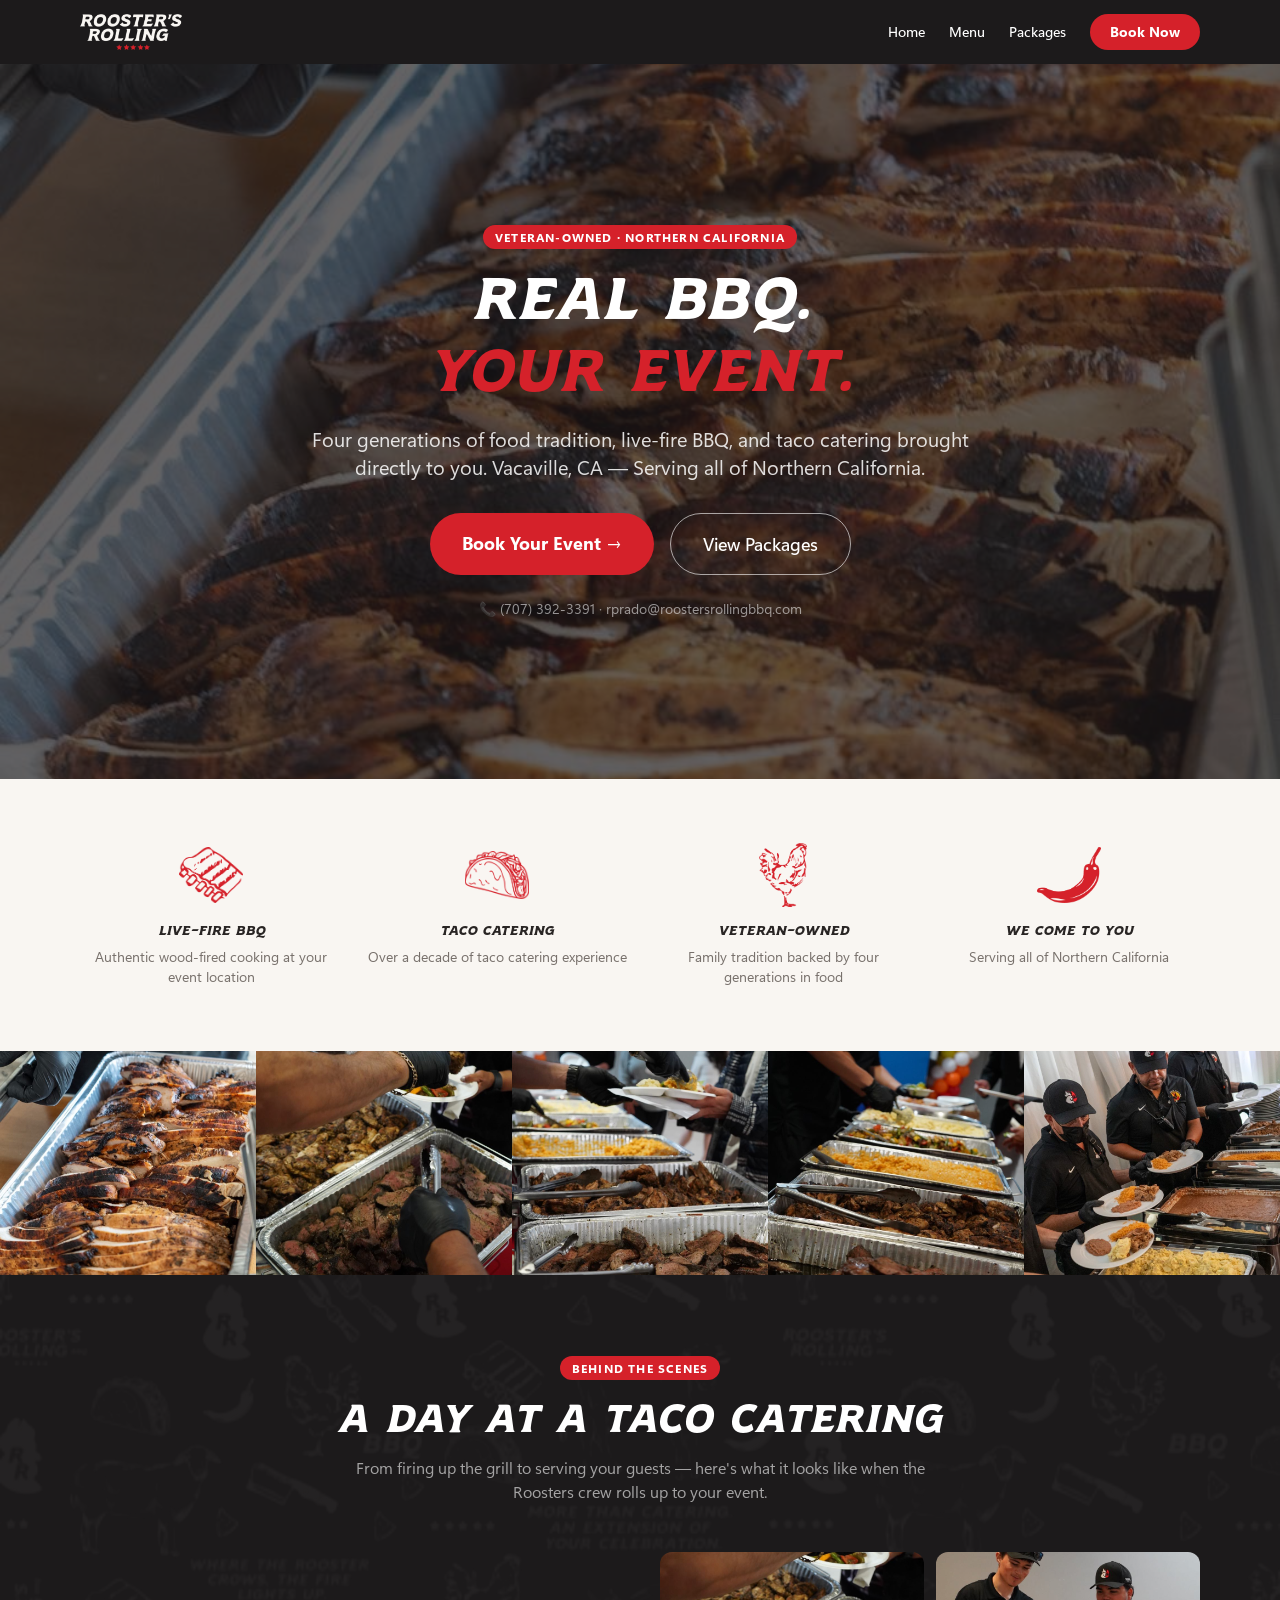
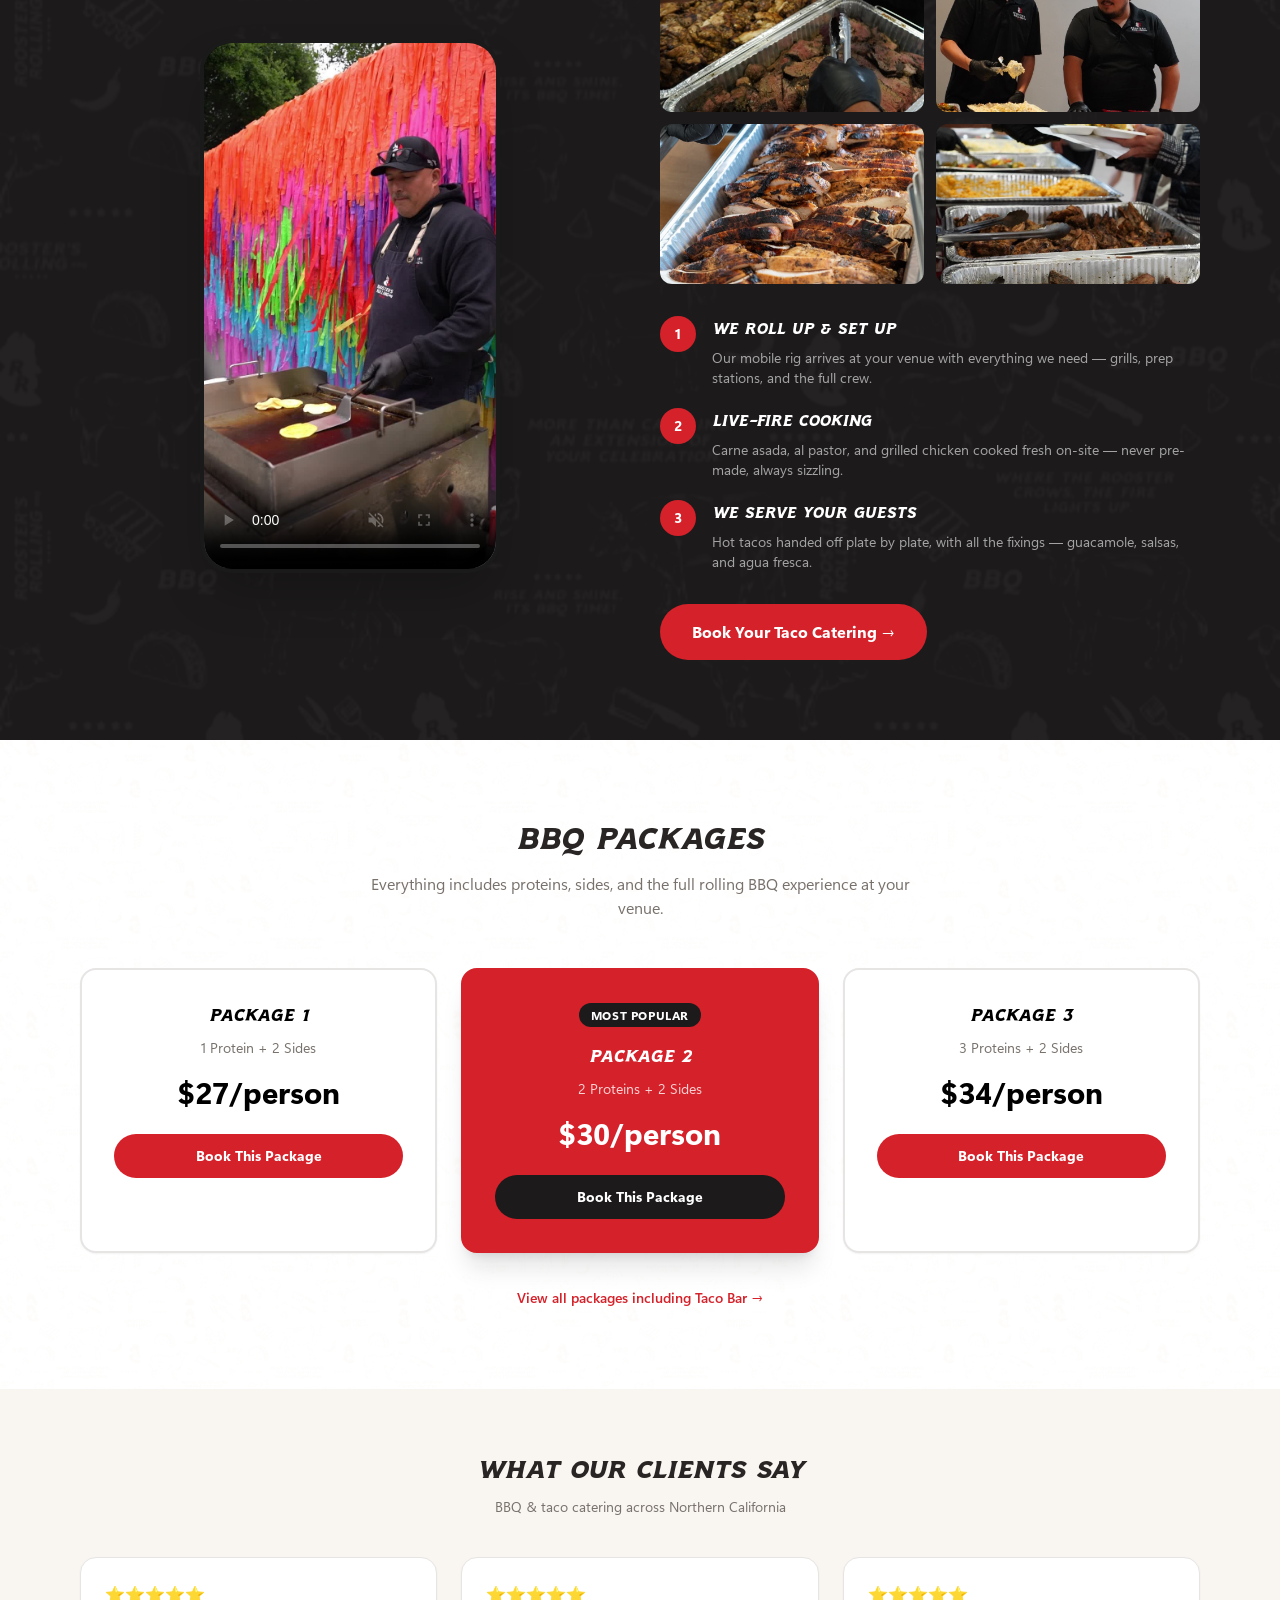
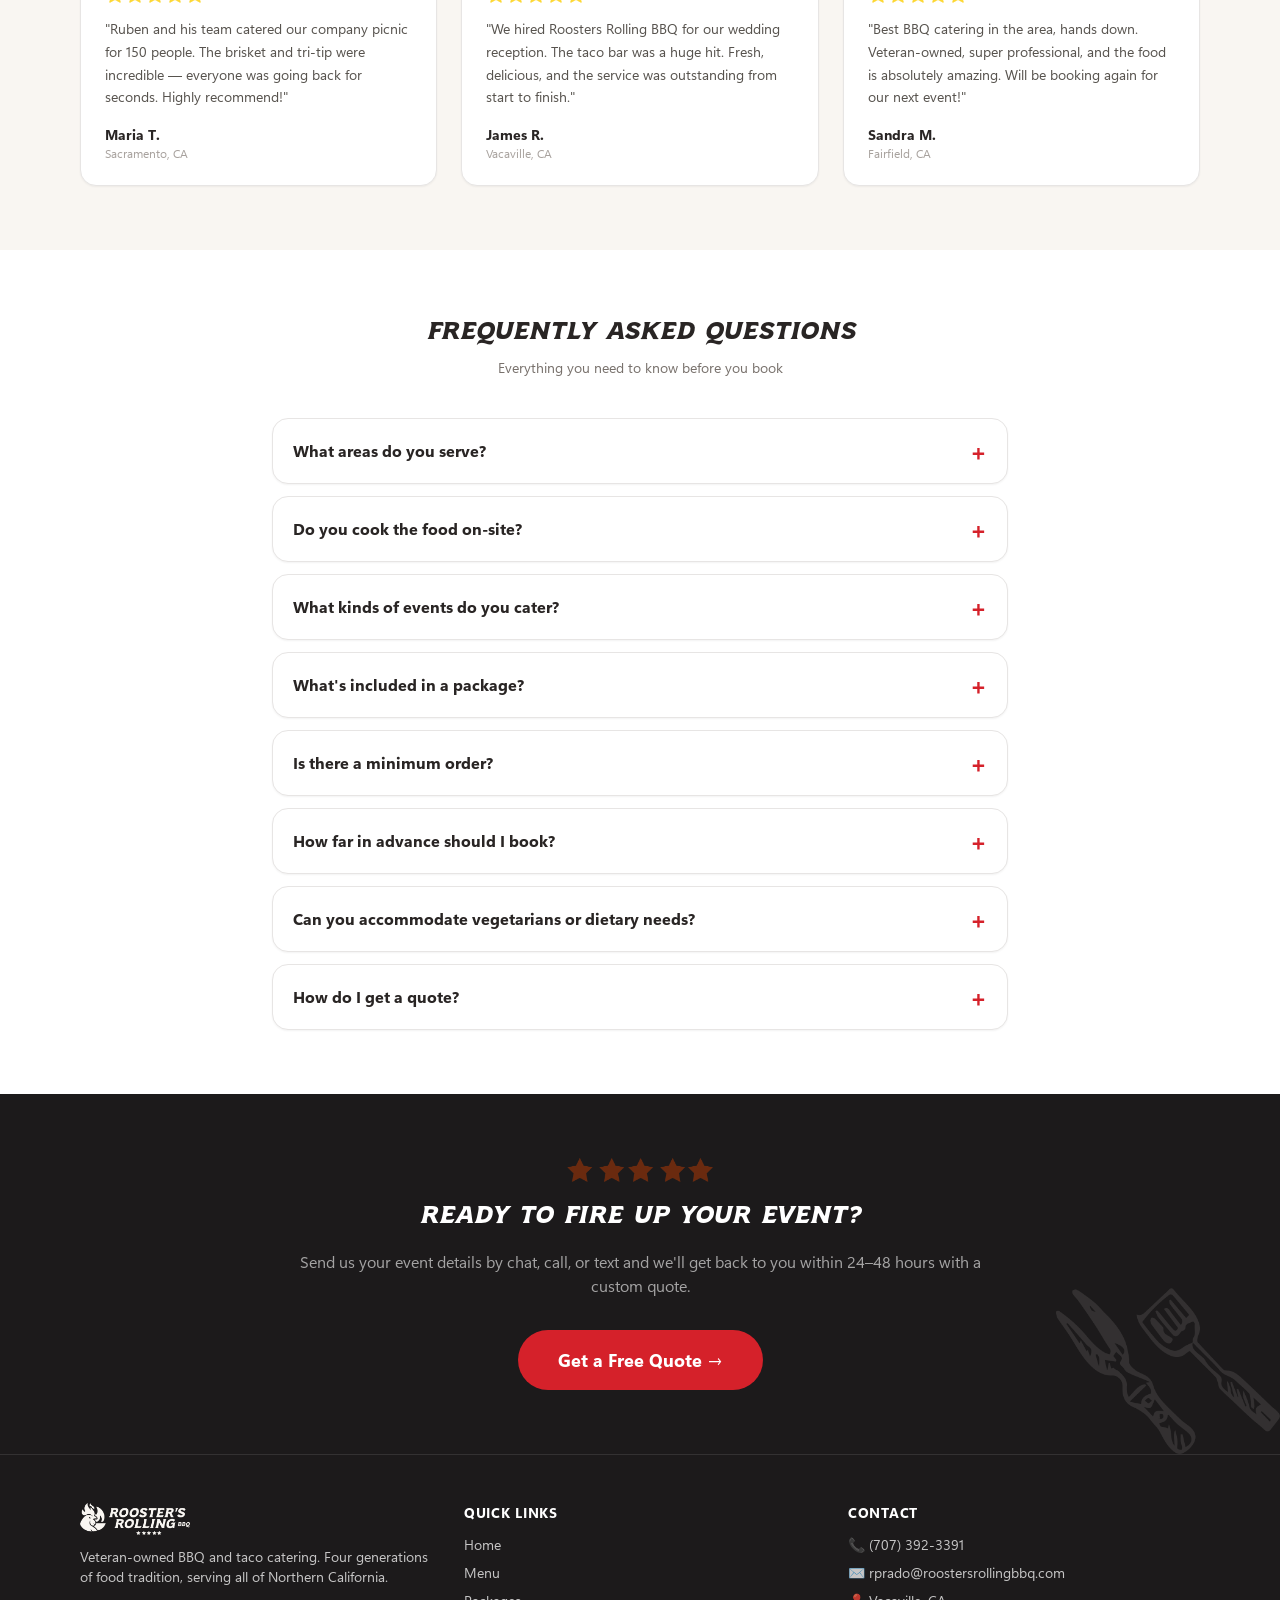
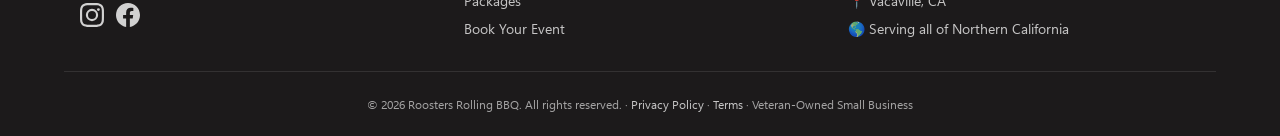
==== index.html @ 4847b7fc "Remove booking form; route conversions to chat widget + call/text The LeadConnector chat widget is n" ====
<!DOCTYPE html>
<html lang="en">
<head>
  <meta charset="UTF-8" />
  <meta name="viewport" content="width=device-width, initial-scale=1.0" />
  <title>Roosters Rolling BBQ — Live-Fire BBQ & Taco Catering | Vacaville, CA</title>
  <meta name="description" content="Veteran-owned live-fire BBQ & taco catering in Vacaville, CA, serving all of Northern California. Real BBQ and tacos cooked fresh on-site at your event — get a free quote." />
  <link rel="canonical" href="https://roostersrollingbbq.com/" />
  <meta name="theme-color" content="#D5212A" />
  <link rel="icon" type="image/png" href="/assets/brand-rooster.png" />
  <link rel="apple-touch-icon" href="/assets/brand-rooster.png" />
  <!-- Open Graph / social share -->
  <meta property="og:type" content="website" />
  <meta property="og:site_name" content="Roosters Rolling BBQ" />
  <meta property="og:locale" content="en_US" />
  <meta property="og:title" content="Roosters Rolling BBQ — Live-Fire BBQ & Taco Catering | Vacaville, CA" />
  <meta property="og:description" content="Veteran-owned live-fire BBQ & taco catering in Vacaville, CA, serving all of Northern California. Real BBQ and tacos cooked fresh on-site at your event." />
  <meta property="og:url" content="https://roostersrollingbbq.com/" />
  <meta property="og:image" content="https://roostersrollingbbq.com/assets/media/catering-1.jpg" />
  <meta property="og:image:width" content="1400" />
  <meta property="og:image:height" content="933" />
  <meta property="og:image:alt" content="Roosters Rolling BBQ BBQ and taco bar spread at a catered event" />
  <meta name="twitter:card" content="summary_large_image" />
  <meta name="twitter:title" content="Roosters Rolling BBQ — Live-Fire BBQ & Taco Catering" />
  <meta name="twitter:description" content="Veteran-owned live-fire BBQ & taco catering in Vacaville, CA, serving all of Northern California." />
  <meta name="twitter:image" content="https://roostersrollingbbq.com/assets/media/catering-1.jpg" />
  <!-- Google Analytics 4 — replace G-XXXXXXXXXX with your Measurement ID to activate -->
  <script>
    window.GA_MEASUREMENT_ID = 'G-XXXXXXXXXX';
    if (window.GA_MEASUREMENT_ID && !/X{4}/.test(window.GA_MEASUREMENT_ID)) {
      var gaScript = document.createElement('script');
      gaScript.async = true;
      gaScript.src = 'https://www.googletagmanager.com/gtag/js?id=' + window.GA_MEASUREMENT_ID;
      document.head.appendChild(gaScript);
      window.dataLayer = window.dataLayer || [];
      window.gtag = function () { dataLayer.push(arguments); };
      gtag('js', new Date());
      gtag('config', window.GA_MEASUREMENT_ID);
    }
  </script>
  <link rel="stylesheet" href="assets/styles.css" />
  <link rel="preload" href="assets/Tenaciou-HeavyOblique.woff2" as="font" type="font/woff2" crossorigin>
  <style>
    @font-face {
      font-family: 'Tenacious';
      src: url('assets/Tenaciou-HeavyOblique.woff2') format('woff2');
      font-display: swap;
      font-weight: 900;
      font-style: italic;
    }
    @font-face {
      font-family: 'SegoeUI';
      src: url('assets/SegUIVar.woff2') format('woff2');
      font-display: swap;
      font-weight: 100 900;
    }
    :root {
      --brand-red: #D5212A;
      --brand-red-dark: #b81b23;
      --brand-offwhite: #F9F6F2;
      --brand-black: #1C1A1B;
    }
    body { font-family: 'SegoeUI', sans-serif; }
    h1, h2, h3 { font-family: 'Tenacious', serif; }
    .brand-red { color: var(--brand-red); }
    .bg-brand-red { background-color: var(--brand-red); }
    .bg-brand-black { background-color: var(--brand-black); }
    .bg-brand-offwhite { background-color: var(--brand-offwhite); }
    .btn-red {
      background-color: var(--brand-red);
      transition: background-color 0.2s;
    }
    .btn-red:hover { background-color: var(--brand-red-dark); }
    .sr-only {
      position: absolute; width: 1px; height: 1px; padding: 0; margin: -1px;
      overflow: hidden; clip: rect(0,0,0,0); white-space: nowrap; border: 0;
    }
    /* Visible keyboard focus ring (brand red) for all interactive elements */
    a:focus-visible, button:focus-visible, input:focus-visible, [tabindex]:focus-visible {
      outline: 3px solid var(--brand-red);
      outline-offset: 2px;
      border-radius: 4px;
    }
    /* Skip-to-content link: off-screen until focused */
    .skip-link {
      position: absolute; left: 8px; top: -48px; z-index: 100;
      background: var(--brand-red); color: #fff; padding: 10px 16px;
      border-radius: 0 0 8px 8px; font-weight: 700; transition: top 0.15s;
    }
    .skip-link:focus { top: 0; }
    /* FAQ accordion: hide the native disclosure triangle */
    summary { list-style: none; }
    summary::-webkit-details-marker { display: none; }
  </style>
</head>
<body class="min-h-screen" style="background-color:#fff;">
  <a href="#main" class="skip-link">Skip to content</a>

  <!-- NAVBAR -->
  <nav class="fixed top-0 left-0 right-0 z-50 bg-brand-black" style="background-color:var(--brand-black);">
    <div class="max-w-6xl mx-auto px-4 flex items-center justify-between h-16">
      <a href="index.html">
        <img src="assets/logo-logotype-white.png" alt="Roosters Rolling BBQ" style="height:36px;" />
      </a>
      <!-- Desktop nav -->
      <div class="hidden md:flex items-center gap-6">
        <a href="index.html" class="text-white text-sm font-medium hover:text-red-400 transition-colors">Home</a>
        <a href="menu.html" class="text-white text-sm font-medium hover:text-red-400 transition-colors">Menu</a>
        <a href="packages.html" class="text-white text-sm font-medium hover:text-red-400 transition-colors">Packages</a>
        <a href="book.html" class="btn-red text-white text-sm font-bold px-5 py-2 rounded-full">Book Now</a>
      </div>
      <!-- Mobile hamburger -->
      <button id="menuBtn" class="md:hidden text-white" aria-label="Toggle navigation menu" aria-expanded="false" aria-controls="mobileMenu">
        <svg id="iconOpen" class="w-6 h-6" fill="none" stroke="currentColor" viewBox="0 0 24 24">
          <path stroke-linecap="round" stroke-linejoin="round" stroke-width="2" d="M4 6h16M4 12h16M4 18h16"/>
        </svg>
        <svg id="iconClose" class="w-6 h-6 hidden" fill="none" stroke="currentColor" viewBox="0 0 24 24">
          <path stroke-linecap="round" stroke-linejoin="round" stroke-width="2" d="M6 18L18 6M6 6l12 12"/>
        </svg>
      </button>
    </div>
    <!-- Mobile menu -->
    <div id="mobileMenu" class="hidden md:hidden px-4 pb-4 flex flex-col gap-3" style="background-color:var(--brand-black);">
      <a href="index.html" class="text-white text-sm font-medium py-2 border-b border-white/10">Home</a>
      <a href="menu.html" class="text-white text-sm font-medium py-2 border-b border-white/10">Menu</a>
      <a href="packages.html" class="text-white text-sm font-medium py-2 border-b border-white/10">Packages</a>
      <a href="book.html" class="btn-red text-white text-sm font-bold px-5 py-2.5 rounded-full text-center mt-1">Book Now</a>
    </div>
  </nav>

  <!-- SPACER for fixed nav -->
  <div id="main" tabindex="-1" style="height:64px;"></div>

  <!-- HERO -->
  <section style="background-color:var(--brand-black);" class="relative text-white overflow-hidden">
    <!-- Shuffling background slideshow (real catering photos) -->
    <div id="heroBg" class="absolute inset-0"></div>
    <!-- Dark overlay for text legibility -->
    <div class="absolute inset-0" style="background-color:rgba(28,26,27,0.68);"></div>
    <div class="relative max-w-3xl mx-auto px-4 py-28 md:py-40 text-center">
      <div class="inline-block text-white text-xs font-bold px-3 py-1 rounded-full mb-4 tracking-widest uppercase" style="background-color:var(--brand-red);">
        Veteran-Owned · Northern California
      </div>
      <h1 class="text-5xl md:text-7xl font-black mb-4 leading-tight">
        Real BBQ.<br/>
        <span style="color:var(--brand-red);">Your Event.</span>
        <span class="sr-only"> — Live-Fire BBQ &amp; Taco Catering in Vacaville, CA, serving all of Northern California</span>
      </h1>
      <p class="text-xl mb-8 mx-auto" style="color:rgba(255,255,255,0.85);max-width:42rem;">
        Four generations of food tradition, live-fire BBQ, and taco catering brought directly to you. Vacaville, CA — Serving all of Northern California.
      </p>
      <div class="flex flex-col sm:flex-row gap-4 justify-center">
        <a href="book.html" class="btn-red text-white font-bold px-8 py-4 rounded-full text-lg text-center">Book Your Event →</a>
        <a href="packages.html" class="border text-white font-medium px-8 py-4 rounded-full text-lg text-center hover:border-white transition-colors" style="border-color:rgba(255,255,255,0.6);">View Packages</a>
      </div>
      <p class="mt-6 text-sm" style="color:rgba(255,255,255,0.55);">📞 (707) 392-3391 · rprado@roostersrollingbbq.com</p>
    </div>
  </section>

  <!-- FEATURES -->
  <section style="background-color:var(--brand-offwhite);" class="py-16">
    <div class="max-w-6xl mx-auto px-4">
      <div class="grid grid-cols-2 md:grid-cols-4 gap-6">
        <div class="text-center">
          <div class="flex justify-center mb-3"><img src="assets/brand-ribs.png" alt="Live-Fire BBQ" class="w-16 h-16 object-contain" /></div>
          <h3 class="font-bold text-stone-800 mb-1">Live-Fire BBQ</h3>
          <p class="text-sm text-stone-500">Authentic wood-fired cooking at your event location</p>
        </div>
        <div class="text-center">
          <div class="flex justify-center mb-3"><img src="assets/brand-taco.png" alt="Taco Catering" class="w-16 h-16 object-contain" /></div>
          <h3 class="font-bold text-stone-800 mb-1">Taco Catering</h3>
          <p class="text-sm text-stone-500">Over a decade of taco catering experience</p>
        </div>
        <div class="text-center">
          <div class="flex justify-center mb-3"><img src="assets/brand-rooster.png" alt="Veteran-Owned" class="w-16 h-16 object-contain" /></div>
          <h3 class="font-bold text-stone-800 mb-1">Veteran-Owned</h3>
          <p class="text-sm text-stone-500">Family tradition backed by four generations in food</p>
        </div>
        <div class="text-center">
          <div class="flex justify-center mb-3"><img src="assets/brand-chili.png" alt="We Come to You" class="w-16 h-16 object-contain" /></div>
          <h3 class="font-bold text-stone-800 mb-1">We Come to You</h3>
          <p class="text-sm text-stone-500">Serving all of Northern California</p>
        </div>
      </div>
    </div>
  </section>

  <!-- PHOTO STRIP — real photos from Roosters catering events -->
  <section class="overflow-hidden">
    <div class="flex" style="height:224px;">
      <div class="flex-1 overflow-hidden"><img src="assets/media/chicken-tray.jpg" alt="Tray of fresh-sliced live-fire grilled chicken" class="w-full h-full object-cover hover:scale-105 transition-transform duration-500" loading="lazy" /></div>
      <div class="flex-1 overflow-hidden"><img src="assets/media/serving-meat.jpg" alt="Serving carne asada and grilled chicken to a guest" class="w-full h-full object-cover hover:scale-105 transition-transform duration-500" loading="lazy" /></div>
      <div class="flex-1 overflow-hidden"><img src="assets/media/catering-1.jpg" alt="Roosters taco bar line at an event" class="w-full h-full object-cover hover:scale-105 transition-transform duration-500" loading="lazy" /></div>
      <div class="flex-1 overflow-hidden"><img src="assets/media/catering-2.jpg" alt="Full BBQ and taco buffet spread at a catered party" class="w-full h-full object-cover hover:scale-105 transition-transform duration-500" loading="lazy" /></div>
      <div class="flex-1 overflow-hidden"><img src="assets/media/crew-2.jpg" alt="The Roosters crew plating food in branded gear" class="w-full h-full object-cover hover:scale-105 transition-transform duration-500" loading="lazy" /></div>
    </div>
  </section>

  <!-- A DAY AT A TACO CATERING -->
  <section style="background-color:var(--brand-black);" class="py-20 relative overflow-hidden text-white">
    <img src="assets/brand-pattern.png" alt="" aria-hidden="true" loading="lazy" class="absolute inset-0 w-full h-full object-cover pointer-events-none select-none" style="opacity:0.04;" />
    <div class="relative max-w-6xl mx-auto px-4">
      <div class="text-center mb-12">
        <div class="inline-block text-white text-xs font-bold px-3 py-1 rounded-full mb-4 tracking-widest uppercase" style="background-color:var(--brand-red);">
          Behind the Scenes
        </div>
        <h2 class="text-4xl md:text-5xl font-black mb-3">A Day at a Taco Catering</h2>
        <p style="color:rgba(255,255,255,0.6);" class="max-w-xl mx-auto">From firing up the grill to serving your guests — here's what it looks like when the Roosters crew rolls up to your event.</p>
      </div>

      <div class="grid lg:grid-cols-2 gap-10 items-center">
        <!-- Phone-style vertical reel -->
        <div class="flex justify-center">
          <div class="relative rounded-[2rem] overflow-hidden shadow-2xl border-4 border-white/10" style="width:300px;aspect-ratio:9/16;background-color:#000;">
            <video
              id="reelVideo"
              class="w-full h-full object-cover"
              src="assets/media/taco-catering.mp4"
              poster="assets/media/taco-catering-poster.jpg"
              muted loop playsinline controls preload="none"
            ></video>
          </div>
        </div>

        <!-- Copy + photo collage -->
        <div>
          <div class="grid grid-cols-2 gap-3 mb-8">
            <img src="assets/media/serving-meat.jpg" alt="Serving fresh-grilled meat" class="w-full h-40 object-cover rounded-xl hover:scale-105 transition-transform duration-500" loading="lazy" />
            <img src="assets/media/crew-1.jpg" alt="The Roosters crew at work" class="w-full h-40 object-cover rounded-xl hover:scale-105 transition-transform duration-500" loading="lazy" />
            <img src="assets/media/chicken-tray.jpg" alt="Fresh tray of grilled chicken" class="w-full h-40 object-cover rounded-xl hover:scale-105 transition-transform duration-500" loading="lazy" />
            <img src="assets/media/catering-1.jpg" alt="Taco catering setup" class="w-full h-40 object-cover rounded-xl hover:scale-105 transition-transform duration-500" loading="lazy" />
          </div>
          <div class="space-y-5">
            <div class="flex gap-4 items-start">
              <span class="flex-shrink-0 w-9 h-9 rounded-full flex items-center justify-center font-black text-sm" style="background-color:var(--brand-red);">1</span>
              <div>
                <h3 class="font-bold text-lg mb-1">We Roll Up & Set Up</h3>
                <p class="text-sm" style="color:rgba(255,255,255,0.6);">Our mobile rig arrives at your venue with everything we need — grills, prep stations, and the full crew.</p>
              </div>
            </div>
            <div class="flex gap-4 items-start">
              <span class="flex-shrink-0 w-9 h-9 rounded-full flex items-center justify-center font-black text-sm" style="background-color:var(--brand-red);">2</span>
              <div>
                <h3 class="font-bold text-lg mb-1">Live-Fire Cooking</h3>
                <p class="text-sm" style="color:rgba(255,255,255,0.6);">Carne asada, al pastor, and grilled chicken cooked fresh on-site — never pre-made, always sizzling.</p>
              </div>
            </div>
            <div class="flex gap-4 items-start">
              <span class="flex-shrink-0 w-9 h-9 rounded-full flex items-center justify-center font-black text-sm" style="background-color:var(--brand-red);">3</span>
              <div>
                <h3 class="font-bold text-lg mb-1">We Serve Your Guests</h3>
                <p class="text-sm" style="color:rgba(255,255,255,0.6);">Hot tacos handed off plate by plate, with all the fixings — guacamole, salsas, and agua fresca.</p>
              </div>
            </div>
          </div>
          <a href="book.html" class="inline-block btn-red font-bold px-8 py-4 rounded-full text-white mt-8">Book Your Taco Catering →</a>
        </div>
      </div>
    </div>
  </section>

  <!-- BBQ PACKAGES -->
  <section class="py-20 relative overflow-hidden bg-white">
    <div class="absolute inset-0 pointer-events-none" style="opacity:0.3;background-image:url('assets/brand-pattern.png');background-size:600px;background-repeat:repeat;"></div>
    <div class="relative max-w-6xl mx-auto px-4">
      <div class="text-center mb-12">
        <h2 class="text-4xl font-black text-stone-800 mb-3">BBQ Packages</h2>
        <p class="text-stone-500 max-w-xl mx-auto">Everything includes proteins, sides, and the full rolling BBQ experience at your venue.</p>
      </div>
      <div class="grid md:grid-cols-3 gap-6 mb-8">
        <!-- Package 1 -->
        <div class="rounded-2xl p-8 text-center border-2 border-stone-200 bg-white shadow-sm hover:-translate-y-1 transition-transform">
          <h3 class="text-xl font-bold mb-2">Package 1</h3>
          <p class="text-sm text-stone-500 mb-4">1 Protein + 2 Sides</p>
          <div class="text-3xl font-black mb-6">$27/person</div>
          <a href="book.html" class="block btn-red rounded-full py-3 px-6 font-bold text-sm text-white text-center">Book This Package</a>
        </div>
        <!-- Package 2 (popular) -->
        <div class="rounded-2xl p-8 text-center border-2 shadow-xl hover:-translate-y-1 transition-transform text-white" style="background-color:var(--brand-red);border-color:var(--brand-red);">
          <div class="text-xs font-bold px-3 py-1 rounded-full inline-block mb-4 tracking-wider text-white" style="background-color:var(--brand-black);">MOST POPULAR</div>
          <h3 class="text-xl font-bold mb-2">Package 2</h3>
          <p class="text-sm mb-4" style="color:rgba(255,255,255,0.8);">2 Proteins + 2 Sides</p>
          <div class="text-3xl font-black mb-6">$30/person</div>
          <a href="book.html" class="block rounded-full py-3 px-6 font-bold text-sm text-white text-center hover:opacity-90 transition-opacity" style="background-color:var(--brand-black);">Book This Package</a>
        </div>
        <!-- Package 3 -->
        <div class="rounded-2xl p-8 text-center border-2 border-stone-200 bg-white shadow-sm hover:-translate-y-1 transition-transform">
          <h3 class="text-xl font-bold mb-2">Package 3</h3>
          <p class="text-sm text-stone-500 mb-4">3 Proteins + 2 Sides</p>
          <div class="text-3xl font-black mb-6">$34/person</div>
          <a href="book.html" class="block btn-red rounded-full py-3 px-6 font-bold text-sm text-white text-center">Book This Package</a>
        </div>
      </div>
      <div class="text-center">
        <a href="packages.html" class="font-semibold text-sm hover:underline" style="color:var(--brand-red);">View all packages including Taco Bar →</a>
      </div>
    </div>
  </section>

  <!-- TESTIMONIALS -->
  <section style="background-color:var(--brand-offwhite);" class="py-16">
    <div class="max-w-6xl mx-auto px-4">
      <div class="text-center mb-10">
        <h2 class="text-3xl font-black text-stone-800 mb-2">What Our Clients Say</h2>
        <p class="text-stone-500 text-sm">BBQ &amp; taco catering across Northern California</p>
        <!-- Live Google rating summary (populated by /api/reviews; hidden until loaded) -->
        <a id="reviewsSummary" href="#" target="_blank" rel="noopener" class="hidden mt-4 inline-flex items-center gap-2 bg-white border border-stone-200 rounded-full px-4 py-2 shadow-sm hover:shadow-md transition-shadow">
          <span id="reviewsStars" class="text-base" style="color:#f5b301;"></span>
          <span id="reviewsRatingText" class="text-sm font-bold text-stone-800"></span>
          <span class="text-xs text-stone-400">on Google</span>
        </a>
      </div>
      <div id="reviewsGrid" class="grid md:grid-cols-3 gap-6">
        <div class="bg-white rounded-2xl p-6 shadow-sm border border-stone-200">
          <div class="flex gap-0.5 mb-3">⭐⭐⭐⭐⭐</div>
          <p class="text-stone-600 text-sm leading-relaxed mb-4">"Ruben and his team catered our company picnic for 150 people. The brisket and tri-tip were incredible — everyone was going back for seconds. Highly recommend!"</p>
          <p class="font-bold text-stone-800 text-sm">Maria T.</p>
          <p class="text-stone-400 text-xs">Sacramento, CA</p>
        </div>
        <div class="bg-white rounded-2xl p-6 shadow-sm border border-stone-200">
          <div class="flex gap-0.5 mb-3">⭐⭐⭐⭐⭐</div>
          <p class="text-stone-600 text-sm leading-relaxed mb-4">"We hired Roosters Rolling BBQ for our wedding reception. The taco bar was a huge hit. Fresh, delicious, and the service was outstanding from start to finish."</p>
          <p class="font-bold text-stone-800 text-sm">James R.</p>
          <p class="text-stone-400 text-xs">Vacaville, CA</p>
        </div>
        <div class="bg-white rounded-2xl p-6 shadow-sm border border-stone-200">
          <div class="flex gap-0.5 mb-3">⭐⭐⭐⭐⭐</div>
          <p class="text-stone-600 text-sm leading-relaxed mb-4">"Best BBQ catering in the area, hands down. Veteran-owned, super professional, and the food is absolutely amazing. Will be booking again for our next event!"</p>
          <p class="font-bold text-stone-800 text-sm">Sandra M.</p>
          <p class="text-stone-400 text-xs">Fairfield, CA</p>
        </div>
      </div>
    </div>
  </section>

  <!-- FAQ -->
  <section id="faq" class="py-16 bg-white">
    <div class="max-w-3xl mx-auto px-4">
      <div class="text-center mb-10">
        <h2 class="text-3xl font-black text-stone-800 mb-2">Frequently Asked Questions</h2>
        <p class="text-stone-500 text-sm">Everything you need to know before you book</p>
      </div>
      <div class="space-y-3">
        <details class="group rounded-2xl border border-stone-200 bg-white p-5 shadow-sm">
          <summary class="flex cursor-pointer items-center justify-between font-bold text-stone-800">
            <span>What areas do you serve?</span>
            <span class="ml-4 flex-shrink-0 transition-transform duration-200 group-open:rotate-45" style="color:var(--brand-red);font-size:1.5rem;line-height:1;" aria-hidden="true">+</span>
          </summary>
          <p class="text-stone-600 text-sm leading-relaxed mt-3">We're based in Vacaville, CA and bring our rolling BBQ to events across all of Northern California — including Fairfield, Dixon, Davis, Napa, Sacramento, and the greater Solano County area. Not sure if you're in range? Just ask.</p>
        </details>
        <details class="group rounded-2xl border border-stone-200 bg-white p-5 shadow-sm">
          <summary class="flex cursor-pointer items-center justify-between font-bold text-stone-800">
            <span>Do you cook the food on-site?</span>
            <span class="ml-4 flex-shrink-0 transition-transform duration-200 group-open:rotate-45" style="color:var(--brand-red);font-size:1.5rem;line-height:1;" aria-hidden="true">+</span>
          </summary>
          <p class="text-stone-600 text-sm leading-relaxed mt-3">Yes. Everything is cooked fresh over live fire right at your event. Carne asada, al pastor, brisket, tri-tip, and grilled chicken are made on-site and served hot — never pre-made and reheated.</p>
        </details>
        <details class="group rounded-2xl border border-stone-200 bg-white p-5 shadow-sm">
          <summary class="flex cursor-pointer items-center justify-between font-bold text-stone-800">
            <span>What kinds of events do you cater?</span>
            <span class="ml-4 flex-shrink-0 transition-transform duration-200 group-open:rotate-45" style="color:var(--brand-red);font-size:1.5rem;line-height:1;" aria-hidden="true">+</span>
          </summary>
          <p class="text-stone-600 text-sm leading-relaxed mt-3">Weddings, company picnics, birthdays, graduations, quinceañeras, corporate events, and backyard parties — from intimate gatherings to events of 150+ guests. Tell us what you're planning and we'll build a menu to fit.</p>
        </details>
        <details class="group rounded-2xl border border-stone-200 bg-white p-5 shadow-sm">
          <summary class="flex cursor-pointer items-center justify-between font-bold text-stone-800">
            <span>What's included in a package?</span>
            <span class="ml-4 flex-shrink-0 transition-transform duration-200 group-open:rotate-45" style="color:var(--brand-red);font-size:1.5rem;line-height:1;" aria-hidden="true">+</span>
          </summary>
          <p class="text-stone-600 text-sm leading-relaxed mt-3">Every package includes your choice of proteins and sides plus full setup, service, and cleanup. We handle the rig, the cooking, and the serving so you can enjoy your own event. See the <a href="packages.html" class="underline" style="color:var(--brand-red);">packages page</a> for details.</p>
        </details>
        <details class="group rounded-2xl border border-stone-200 bg-white p-5 shadow-sm">
          <summary class="flex cursor-pointer items-center justify-between font-bold text-stone-800">
            <span>Is there a minimum order?</span>
            <span class="ml-4 flex-shrink-0 transition-transform duration-200 group-open:rotate-45" style="color:var(--brand-red);font-size:1.5rem;line-height:1;" aria-hidden="true">+</span>
          </summary>
          <p class="text-stone-600 text-sm leading-relaxed mt-3">Package pricing is per person, and minimum headcounts may apply depending on your event. À la carte orders have a $250 minimum. Reach out and we'll tailor a quote to your group size.</p>
        </details>
        <details class="group rounded-2xl border border-stone-200 bg-white p-5 shadow-sm">
          <summary class="flex cursor-pointer items-center justify-between font-bold text-stone-800">
            <span>How far in advance should I book?</span>
            <span class="ml-4 flex-shrink-0 transition-transform duration-200 group-open:rotate-45" style="color:var(--brand-red);font-size:1.5rem;line-height:1;" aria-hidden="true">+</span>
          </summary>
          <p class="text-stone-600 text-sm leading-relaxed mt-3">As early as you can — popular dates, especially summer weekends, fill up fast. Once you submit an inquiry we'll confirm availability within 24–48 hours.</p>
        </details>
        <details class="group rounded-2xl border border-stone-200 bg-white p-5 shadow-sm">
          <summary class="flex cursor-pointer items-center justify-between font-bold text-stone-800">
            <span>Can you accommodate vegetarians or dietary needs?</span>
            <span class="ml-4 flex-shrink-0 transition-transform duration-200 group-open:rotate-45" style="color:var(--brand-red);font-size:1.5rem;line-height:1;" aria-hidden="true">+</span>
          </summary>
          <p class="text-stone-600 text-sm leading-relaxed mt-3">Yes — we offer grilled veggies and several vegetarian-friendly sides like mac &amp; cheese, salads, and pasta. Let us know about any dietary needs when you book and we'll work them in.</p>
        </details>
        <details class="group rounded-2xl border border-stone-200 bg-white p-5 shadow-sm">
          <summary class="flex cursor-pointer items-center justify-between font-bold text-stone-800">
            <span>How do I get a quote?</span>
            <span class="ml-4 flex-shrink-0 transition-transform duration-200 group-open:rotate-45" style="color:var(--brand-red);font-size:1.5rem;line-height:1;" aria-hidden="true">+</span>
          </summary>
          <p class="text-stone-600 text-sm leading-relaxed mt-3">Send us your date and guest count through the chat on our <a href="book.html" class="underline" style="color:var(--brand-red);">booking page</a> — or just call or text — and Ruben will follow up within 24–48 hours with availability and a custom quote.</p>
        </details>
      </div>
    </div>
  </section>

  <!-- FAQ structured data (mirrors the questions and answers shown above) -->
  <script type="application/ld+json">
  {
    "@context": "https://schema.org",
    "@type": "FAQPage",
    "mainEntity": [
      {
        "@type": "Question",
        "name": "What areas do you serve?",
        "acceptedAnswer": { "@type": "Answer", "text": "We're based in Vacaville, CA and bring our rolling BBQ to events across all of Northern California — including Fairfield, Dixon, Davis, Napa, Sacramento, and the greater Solano County area. Not sure if you're in range? Just ask." }
      },
      {
        "@type": "Question",
        "name": "Do you cook the food on-site?",
        "acceptedAnswer": { "@type": "Answer", "text": "Yes. Everything is cooked fresh over live fire right at your event. Carne asada, al pastor, brisket, tri-tip, and grilled chicken are made on-site and served hot — never pre-made and reheated." }
      },
      {
        "@type": "Question",
        "name": "What kinds of events do you cater?",
        "acceptedAnswer": { "@type": "Answer", "text": "Weddings, company picnics, birthdays, graduations, quinceañeras, corporate events, and backyard parties — from intimate gatherings to events of 150+ guests. Tell us what you're planning and we'll build a menu to fit." }
      },
      {
        "@type": "Question",
        "name": "What's included in a package?",
        "acceptedAnswer": { "@type": "Answer", "text": "Every package includes your choice of proteins and sides plus full setup, service, and cleanup. We handle the rig, the cooking, and the serving so you can enjoy your own event." }
      },
      {
        "@type": "Question",
        "name": "Is there a minimum order?",
        "acceptedAnswer": { "@type": "Answer", "text": "Package pricing is per person, and minimum headcounts may apply depending on your event. À la carte orders have a $250 minimum. Reach out and we'll tailor a quote to your group size." }
      },
      {
        "@type": "Question",
        "name": "How far in advance should I book?",
        "acceptedAnswer": { "@type": "Answer", "text": "As early as you can — popular dates, especially summer weekends, fill up fast. Once you submit an inquiry we'll confirm availability within 24–48 hours." }
      },
      {
        "@type": "Question",
        "name": "Can you accommodate vegetarians or dietary needs?",
        "acceptedAnswer": { "@type": "Answer", "text": "Yes — we offer grilled veggies and several vegetarian-friendly sides like mac & cheese, salads, and pasta. Let us know about any dietary needs when you book and we'll work them in." }
      },
      {
        "@type": "Question",
        "name": "How do I get a quote?",
        "acceptedAnswer": { "@type": "Answer", "text": "Send us your date and guest count through the chat on our booking page — or just call or text — and Ruben will follow up within 24–48 hours with availability and a custom quote." }
      }
    ]
  }
  </script>

  <!-- CTA BANNER -->
  <section style="background-color:var(--brand-black);" class="text-white py-16 relative overflow-hidden">
    <img src="assets/brand-tools-white.png" alt="" aria-hidden="true" class="absolute right-0 bottom-0 w-56 pointer-events-none select-none" style="opacity:0.1;" />
    <div class="relative max-w-3xl mx-auto px-4 text-center">
      <img src="assets/brand-stars-white.png" alt="5 stars" class="h-6 mx-auto mb-4" style="filter:brightness(0) saturate(100%) invert(18%) sepia(90%) saturate(700%) hue-rotate(340deg) brightness(95%);" />
      <h2 class="text-3xl font-black mb-4">Ready to Fire Up Your Event?</h2>
      <p class="mb-8" style="color:rgba(255,255,255,0.6);">Send us your event details by chat, call, or text and we'll get back to you within 24–48 hours with a custom quote.</p>
      <a href="book.html" class="inline-block btn-red font-bold px-10 py-4 rounded-full text-lg text-white">Get a Free Quote →</a>
    </div>
  </section>

  <!-- FOOTER -->
  <footer style="background-color:var(--brand-black);" class="text-white pt-12 pb-6 border-t border-white/10">
    <div class="max-w-6xl mx-auto px-4 grid md:grid-cols-3 gap-8 mb-8">
      <div>
        <img src="assets/logo-horizontal-white.png" alt="Roosters Rolling BBQ" style="height:32px;" class="mb-3" />
        <p class="text-sm" style="color:rgba(255,255,255,0.75);">Veteran-owned BBQ and taco catering. Four generations of food tradition, serving all of Northern California.</p>
        <!-- TODO (owner): replace the Instagram and Facebook URLs with your real profile links. -->
        <div class="flex gap-3 mt-4">
          <a href="https://www.instagram.com/YOUR_INSTAGRAM_HANDLE" target="_blank" rel="noopener" aria-label="Roosters Rolling BBQ on Instagram" class="transition-opacity hover:opacity-100" style="color:rgba(255,255,255,0.8);">
            <svg class="w-6 h-6" fill="currentColor" viewBox="0 0 24 24" aria-hidden="true"><path d="M12 2.16c3.2 0 3.58.01 4.85.07 1.17.05 1.8.25 2.23.41.56.22.96.48 1.38.9.42.42.68.82.9 1.38.16.42.36 1.06.41 2.23.06 1.27.07 1.65.07 4.85s-.01 3.58-.07 4.85c-.05 1.17-.25 1.8-.41 2.23-.22.56-.48.96-.9 1.38-.42.42-.82.68-1.38.9-.42.16-1.06.36-2.23.41-1.27.06-1.65.07-4.85.07s-3.58-.01-4.85-.07c-1.17-.05-1.8-.25-2.23-.41-.56-.22-.96-.48-1.38-.9-.42-.42-.68-.82-.9-1.38-.16-.42-.36-1.06-.41-2.23-.06-1.27-.07-1.65-.07-4.85s.01-3.58.07-4.85c.05-1.17.25-1.8.41-2.23.22-.56.48-.96.9-1.38.42-.42.82-.68 1.38-.9.42-.16 1.06-.36 2.23-.41 1.27-.06 1.65-.07 4.85-.07M12 0C8.74 0 8.33.01 7.05.07 5.78.13 4.9.33 4.14.63c-.79.31-1.46.72-2.13 1.38C1.35 2.68.94 3.35.63 4.14.33 4.9.13 5.78.07 7.05.01 8.33 0 8.74 0 12s.01 3.67.07 4.95c.06 1.27.26 2.15.56 2.91.31.79.72 1.46 1.38 2.13.67.66 1.34 1.07 2.13 1.38.76.3 1.64.5 2.91.56C8.33 23.99 8.74 24 12 24s3.67-.01 4.95-.07c1.27-.06 2.15-.26 2.91-.56.79-.31 1.46-.72 2.13-1.38.66-.67 1.07-1.34 1.38-2.13.3-.76.5-1.64.56-2.91.06-1.28.07-1.69.07-4.95s-.01-3.67-.07-4.95c-.06-1.27-.26-2.15-.56-2.91-.31-.79-.72-1.46-1.38-2.13C21.32 1.35 20.65.94 19.86.63 19.1.33 18.22.13 16.95.07 15.67.01 15.26 0 12 0zm0 5.84A6.16 6.16 0 1 0 18.16 12 6.16 6.16 0 0 0 12 5.84zM12 16a4 4 0 1 1 4-4 4 4 0 0 1-4 4zm6.41-10.85a1.44 1.44 0 1 0 1.44 1.44 1.44 1.44 0 0 0-1.44-1.44z"/></svg>
          </a>
          <a href="https://www.facebook.com/YOUR_FACEBOOK_PAGE" target="_blank" rel="noopener" aria-label="Roosters Rolling BBQ on Facebook" class="transition-opacity hover:opacity-100" style="color:rgba(255,255,255,0.8);">
            <svg class="w-6 h-6" fill="currentColor" viewBox="0 0 24 24" aria-hidden="true"><path d="M24 12.07C24 5.4 18.63 0 12 0S0 5.4 0 12.07c0 6.03 4.39 11.03 10.13 11.93v-8.44H7.08v-3.49h3.05V9.41c0-3.02 1.79-4.69 4.53-4.69 1.31 0 2.68.24 2.68.24v2.97h-1.51c-1.49 0-1.96.93-1.96 1.89v2.25h3.33l-.53 3.49h-2.8V24C19.61 23.1 24 18.1 24 12.07z"/></svg>
          </a>
        </div>
      </div>
      <div>
        <h4 class="font-bold text-sm mb-3 tracking-wider uppercase">Quick Links</h4>
        <div class="flex flex-col gap-2">
          <a href="index.html" class="text-sm hover:text-white transition-colors" style="color:rgba(255,255,255,0.75);">Home</a>
          <a href="menu.html" class="text-sm hover:text-white transition-colors" style="color:rgba(255,255,255,0.75);">Menu</a>
          <a href="packages.html" class="text-sm hover:text-white transition-colors" style="color:rgba(255,255,255,0.75);">Packages</a>
          <a href="book.html" class="text-sm hover:text-white transition-colors" style="color:rgba(255,255,255,0.75);">Book Your Event</a>
        </div>
      </div>
      <div>
        <h4 class="font-bold text-sm mb-3 tracking-wider uppercase">Contact</h4>
        <div class="flex flex-col gap-2 text-sm" style="color:rgba(255,255,255,0.75);">
          <a href="tel:+17073923391" class="hover:text-white transition-colors">📞 (707) 392-3391</a>
          <a href="mailto:rprado@roostersrollingbbq.com" class="hover:text-white transition-colors">✉️ rprado@roostersrollingbbq.com</a>
          <span>📍 Vacaville, CA</span>
          <span>🌎 Serving all of Northern California</span>
        </div>
      </div>
    </div>
    <div class="max-w-6xl mx-auto px-4 border-t border-white/10 pt-6 text-center text-xs" style="color:rgba(255,255,255,0.6);">
      © <span id="yr"></span> Roosters Rolling BBQ. All rights reserved. ·
      <a href="privacy.html" class="hover:text-white transition-colors" style="color:rgba(255,255,255,0.75);">Privacy Policy</a> ·
      <a href="terms.html" class="hover:text-white transition-colors" style="color:rgba(255,255,255,0.75);">Terms</a> ·
      Veteran-Owned Small Business
    </div>
  </footer>

  <script>
    // Year
    document.getElementById('yr').textContent = new Date().getFullYear();

    // Mobile menu toggle
    const menuBtn = document.getElementById('menuBtn');
    const mobileMenu = document.getElementById('mobileMenu');
    const iconOpen = document.getElementById('iconOpen');
    const iconClose = document.getElementById('iconClose');
    menuBtn.addEventListener('click', () => {
      const open = mobileMenu.classList.toggle('hidden');
      iconOpen.classList.toggle('hidden', !open);
      iconClose.classList.toggle('hidden', open);
      menuBtn.setAttribute('aria-expanded', String(!open));
    });

    // Hero background — shuffled crossfading slideshow of real catering photos
    (function () {
      const imgs = [
        'assets/media/serving-meat.jpg',
        'assets/media/catering-1.jpg',
        'assets/media/chicken-tray.jpg',
        'assets/media/crew-1.jpg',
        'assets/media/catering-2.jpg',
        'assets/media/crew-2.jpg'
      ];
      // Fisher–Yates shuffle so the order differs each visit
      for (let i = imgs.length - 1; i > 0; i--) {
        const j = Math.floor(Math.random() * (i + 1));
        [imgs[i], imgs[j]] = [imgs[j], imgs[i]];
      }
      const bg = document.getElementById('heroBg');
      if (!bg) return;
      const layers = [document.createElement('div'), document.createElement('div')];
      layers.forEach((l) => {
        l.style.position = 'absolute';
        l.style.inset = '0';
        l.style.backgroundSize = 'cover';
        l.style.backgroundPosition = 'center';
        l.style.transformOrigin = 'center';
        l.style.opacity = '0';
        l.style.willChange = 'opacity, transform';
        bg.appendChild(l);
      });
      // Fade a layer in while slowly zooming out (Ken Burns effect)
      function show(layer, src) {
        layer.style.transition = 'none';
        layer.style.transform = 'scale(1.1)';
        layer.style.backgroundImage = "url('" + src + "')";
        void layer.offsetWidth; // reflow so the reset lands before animating
        layer.style.transition = 'opacity 1.4s ease-in-out, transform 7s ease-out';
        layer.style.opacity = '1';
        layer.style.transform = 'scale(1)';
      }
      let idx = 0, active = 0;
      show(layers[0], imgs[0]);
      if (imgs.length > 1) {
        setInterval(function () {
          idx = (idx + 1) % imgs.length;
          const next = (active + 1) % 2;
          show(layers[next], imgs[idx]);
          layers[active].style.opacity = '0';
          active = next;
        }, 5500);
      }
    })();

    // Play the reel video only when it scrolls into view (defers the ~4MB download)
    (function () {
      const v = document.getElementById('reelVideo');
      if (!v || !('IntersectionObserver' in window)) return;
      const io = new IntersectionObserver(function (entries) {
        entries.forEach(function (e) {
          if (e.isIntersecting) { v.play().catch(function () {}); }
          else { v.pause(); }
        });
      }, { threshold: 0.25 });
      io.observe(v);
    })();

    // Live Google reviews — swap the static testimonials for real Google reviews when available.
    (function () {
      const grid = document.getElementById('reviewsGrid');
      const summary = document.getElementById('reviewsSummary');
      if (!grid) return;
      function stars(n) {
        const full = Math.max(0, Math.min(5, Math.round(n || 0)));
        return '★★★★★'.slice(0, full) + '☆☆☆☆☆'.slice(0, 5 - full);
      }
      function esc(s) {
        const d = document.createElement('div');
        d.textContent = s == null ? '' : String(s);
        return d.innerHTML;
      }
      fetch('/api/reviews')
        .then(function (r) { return r.json(); })
        .then(function (data) {
          if (!data || !data.configured || !Array.isArray(data.reviews) || !data.reviews.length) return;

          if (summary && data.rating) {
            document.getElementById('reviewsStars').textContent = stars(data.rating);
            document.getElementById('reviewsRatingText').textContent =
              Number(data.rating).toFixed(1) + (data.total ? ' · ' + data.total + ' reviews' : '');
            if (data.url) summary.href = data.url;
            summary.classList.remove('hidden');
          }

          grid.innerHTML = data.reviews.slice(0, 6).map(function (rev) {
            const photo = rev.photo
              ? '<img src="' + esc(rev.photo) + '" alt="" width="40" height="40" loading="lazy" referrerpolicy="no-referrer" class="w-10 h-10 rounded-full object-cover" />'
              : '<div class="w-10 h-10 rounded-full flex items-center justify-center font-bold text-white" style="background-color:var(--brand-red);">' + esc((rev.author || '?').charAt(0)) + '</div>';
            return '<div class="bg-white rounded-2xl p-6 shadow-sm border border-stone-200">' +
              '<div class="mb-3" style="color:#f5b301;">' + stars(rev.rating) + '</div>' +
              '<p class="text-stone-600 text-sm leading-relaxed mb-4">' + esc(rev.text) + '</p>' +
              '<div class="flex items-center gap-3">' + photo +
              '<div><p class="font-bold text-stone-800 text-sm">' + esc(rev.author) + '</p>' +
              '<p class="text-stone-400 text-xs">' + esc(rev.when) + ' · Google</p></div></div></div>';
          }).join('');
        })
        .catch(function () { /* keep the static testimonials on any error */ });
    })();
  </script>

  <!-- Structured data: service-area catering business.
       TODO (owner): replace the placeholder Instagram, Facebook, and Google Business Profile
       URLs in "sameAs" below with your real profile links. -->
  <script type="application/ld+json">
  {
    "@context": "https://schema.org",
    "@graph": [
      {
        "@type": "Caterer",
        "@id": "https://roostersrollingbbq.com/#business",
        "name": "Roosters Rolling BBQ",
        "description": "Veteran-owned live-fire BBQ and taco catering serving Vacaville and all of Northern California. All meats are slow-cooked or grilled live on-site at your event.",
        "url": "https://roostersrollingbbq.com/",
        "telephone": "+17073923391",
        "email": "rprado@roostersrollingbbq.com",
        "image": "https://roostersrollingbbq.com/assets/media/serving-meat.jpg",
        "logo": "https://roostersrollingbbq.com/assets/logo-logotype-white.png",
        "priceRange": "$$",
        "servesCuisine": ["Barbecue", "Mexican", "Tacos"],
        "address": {
          "@type": "PostalAddress",
          "addressLocality": "Vacaville",
          "addressRegion": "CA",
          "addressCountry": "US"
        },
        "areaServed": [
          "Vacaville, CA", "Fairfield, CA", "Dixon, CA", "Davis, CA",
          "Napa, CA", "Sacramento, CA", "Solano County, CA", "Northern California"
        ],
        "hasMenu": "https://roostersrollingbbq.com/menu.html",
        "sameAs": [
          "https://www.instagram.com/YOUR_INSTAGRAM_HANDLE",
          "https://www.facebook.com/YOUR_FACEBOOK_PAGE",
          "https://www.google.com/maps/place/YOUR_GOOGLE_BUSINESS_PROFILE"
        ]
      },
      {
        "@type": "WebSite",
        "@id": "https://roostersrollingbbq.com/#website",
        "url": "https://roostersrollingbbq.com/",
        "name": "Roosters Rolling BBQ",
        "publisher": { "@id": "https://roostersrollingbbq.com/#business" }
      }
    ]
  }
  </script>
  <!-- LeadConnector chat widget - single canonical SMS opt-in (A2P 10DLC) -->
  <script src="https://widgets.leadconnectorhq.com/loader.js" data-resources-url="https://widgets.leadconnectorhq.com/chat-widget/loader.js" data-widget-id="6a224644e53da97e71bd548a" data-source="WEB_USER"></script>
</body>
</html>
---- assets/styles.css ----
*,:after,:before{--tw-border-spacing-x:0;--tw-border-spacing-y:0;--tw-translate-x:0;--tw-translate-y:0;--tw-rotate:0;--tw-skew-x:0;--tw-skew-y:0;--tw-scale-x:1;--tw-scale-y:1;--tw-pan-x: ;--tw-pan-y: ;--tw-pinch-zoom: ;--tw-scroll-snap-strictness:proximity;--tw-gradient-from-position: ;--tw-gradient-via-position: ;--tw-gradient-to-position: ;--tw-ordinal: ;--tw-slashed-zero: ;--tw-numeric-figure: ;--tw-numeric-spacing: ;--tw-numeric-fraction: ;--tw-ring-inset: ;--tw-ring-offset-width:0px;--tw-ring-offset-color:#fff;--tw-ring-color:rgba(59,130,246,.5);--tw-ring-offset-shadow:0 0 #0000;--tw-ring-shadow:0 0 #0000;--tw-shadow:0 0 #0000;--tw-shadow-colored:0 0 #0000;--tw-blur: ;--tw-brightness: ;--tw-contrast: ;--tw-grayscale: ;--tw-hue-rotate: ;--tw-invert: ;--tw-saturate: ;--tw-sepia: ;--tw-drop-shadow: ;--tw-backdrop-blur: ;--tw-backdrop-brightness: ;--tw-backdrop-contrast: ;--tw-backdrop-grayscale: ;--tw-backdrop-hue-rotate: ;--tw-backdrop-invert: ;--tw-backdrop-opacity: ;--tw-backdrop-saturate: ;--tw-backdrop-sepia: ;--tw-contain-size: ;--tw-contain-layout: ;--tw-contain-paint: ;--tw-contain-style: }::backdrop{--tw-border-spacing-x:0;--tw-border-spacing-y:0;--tw-translate-x:0;--tw-translate-y:0;--tw-rotate:0;--tw-skew-x:0;--tw-skew-y:0;--tw-scale-x:1;--tw-scale-y:1;--tw-pan-x: ;--tw-pan-y: ;--tw-pinch-zoom: ;--tw-scroll-snap-strictness:proximity;--tw-gradient-from-position: ;--tw-gradient-via-position: ;--tw-gradient-to-position: ;--tw-ordinal: ;--tw-slashed-zero: ;--tw-numeric-figure: ;--tw-numeric-spacing: ;--tw-numeric-fraction: ;--tw-ring-inset: ;--tw-ring-offset-width:0px;--tw-ring-offset-color:#fff;--tw-ring-color:rgba(59,130,246,.5);--tw-ring-offset-shadow:0 0 #0000;--tw-ring-shadow:0 0 #0000;--tw-shadow:0 0 #0000;--tw-shadow-colored:0 0 #0000;--tw-blur: ;--tw-brightness: ;--tw-contrast: ;--tw-grayscale: ;--tw-hue-rotate: ;--tw-invert: ;--tw-saturate: ;--tw-sepia: ;--tw-drop-shadow: ;--tw-backdrop-blur: ;--tw-backdrop-brightness: ;--tw-backdrop-contrast: ;--tw-backdrop-grayscale: ;--tw-backdrop-hue-rotate: ;--tw-backdrop-invert: ;--tw-backdrop-opacity: ;--tw-backdrop-saturate: ;--tw-backdrop-sepia: ;--tw-contain-size: ;--tw-contain-layout: ;--tw-contain-paint: ;--tw-contain-style: }/*! tailwindcss v3.4.19 | MIT License | https://tailwindcss.com*/*,:after,:before{box-sizing:border-box;border:0 solid #e5e7eb}:after,:before{--tw-content:""}:host,html{line-height:1.5;-webkit-text-size-adjust:100%;-moz-tab-size:4;-o-tab-size:4;tab-size:4;font-family:ui-sans-serif,system-ui,sans-serif,Apple Color Emoji,Segoe UI Emoji,Segoe UI Symbol,Noto Color Emoji;font-feature-settings:normal;font-variation-settings:normal;-webkit-tap-highlight-color:transparent}body{margin:0;line-height:inherit}hr{height:0;color:inherit;border-top-width:1px}abbr:where([title]){-webkit-text-decoration:underline dotted;text-decoration:underline dotted}h1,h2,h3,h4,h5,h6{font-size:inherit;font-weight:inherit}a{color:inherit;text-decoration:inherit}b,strong{font-weight:bolder}code,kbd,pre,samp{font-family:ui-monospace,SFMono-Regular,Menlo,Monaco,Consolas,Liberation Mono,Courier New,monospace;font-feature-settings:normal;font-variation-settings:normal;font-size:1em}small{font-size:80%}sub,sup{font-size:75%;line-height:0;position:relative;vertical-align:baseline}sub{bottom:-.25em}sup{top:-.5em}table{text-indent:0;border-color:inherit;border-collapse:collapse}button,input,optgroup,select,textarea{font-family:inherit;font-feature-settings:inherit;font-variation-settings:inherit;font-size:100%;font-weight:inherit;line-height:inherit;letter-spacing:inherit;color:inherit;margin:0;padding:0}button,select{text-transform:none}button,input:where([type=button]),input:where([type=reset]),input:where([type=submit]){-webkit-appearance:button;background-color:transparent;background-image:none}:-moz-focusring{outline:auto}:-moz-ui-invalid{box-shadow:none}progress{vertical-align:baseline}::-webkit-inner-spin-button,::-webkit-outer-spin-button{height:auto}[type=search]{-webkit-appearance:textfield;outline-offset:-2px}::-webkit-search-decoration{-webkit-appearance:none}::-webkit-file-upload-button{-webkit-appearance:button;font:inherit}summary{display:list-item}blockquote,dd,dl,figure,h1,h2,h3,h4,h5,h6,hr,p,pre{margin:0}fieldset{margin:0}fieldset,legend{padding:0}menu,ol,ul{list-style:none;margin:0;padding:0}dialog{padding:0}textarea{resize:vertical}input::-moz-placeholder,textarea::-moz-placeholder{opacity:1;color:#9ca3af}input::placeholder,textarea::placeholder{opacity:1;color:#9ca3af}[role=button],button{cursor:pointer}:disabled{cursor:default}audio,canvas,embed,iframe,img,object,svg,video{display:block;vertical-align:middle}img,video{max-width:100%;height:auto}[hidden]:where(:not([hidden=until-found])){display:none}.pointer-events-none{pointer-events:none}.fixed{position:fixed}.absolute{position:absolute}.relative{position:relative}.inset-0{inset:0}.bottom-0{bottom:0}.left-0{left:0}.left-4{left:1rem}.right-0{right:0}.right-3{right:.75rem}.top-0{top:0}.top-1\/2{top:50%}.top-3{top:.75rem}.z-50{z-index:50}.mx-auto{margin-left:auto;margin-right:auto}.mb-1{margin-bottom:.25rem}.mb-10{margin-bottom:2.5rem}.mb-12{margin-bottom:3rem}.mb-14{margin-bottom:3.5rem}.mb-16{margin-bottom:4rem}.mb-2{margin-bottom:.5rem}.mb-3{margin-bottom:.75rem}.mb-4{margin-bottom:1rem}.mb-5{margin-bottom:1.25rem}.mb-6{margin-bottom:1.5rem}.mb-8{margin-bottom:2rem}.ml-1{margin-left:.25rem}.mt-1{margin-top:.25rem}.mt-4{margin-top:1rem}.mt-6{margin-top:1.5rem}.mt-8{margin-top:2rem}.block{display:block}.inline-block{display:inline-block}.flex{display:flex}.grid{display:grid}.hidden{display:none}.h-16{height:4rem}.h-4{height:1rem}.h-40{height:10rem}.h-6{height:1.5rem}.h-9{height:2.25rem}.h-full{height:100%}.min-h-screen{min-height:100vh}.w-16{width:4rem}.w-4{width:1rem}.w-56{width:14rem}.w-6{width:1.5rem}.w-9{width:2.25rem}.w-full{width:100%}.max-w-2xl{max-width:42rem}.max-w-3xl{max-width:48rem}.max-w-6xl{max-width:72rem}.max-w-xl{max-width:36rem}.flex-1{flex:1 1 0%}.flex-shrink{flex-shrink:1}.flex-shrink-0{flex-shrink:0}.-translate-y-1\/2{--tw-translate-y:-50%}.-translate-y-1\/2,.transform{transform:translate(var(--tw-translate-x),var(--tw-translate-y)) rotate(var(--tw-rotate)) skewX(var(--tw-skew-x)) skewY(var(--tw-skew-y)) scaleX(var(--tw-scale-x)) scaleY(var(--tw-scale-y))}.select-none{-webkit-user-select:none;-moz-user-select:none;user-select:none}.grid-cols-2{grid-template-columns:repeat(2,minmax(0,1fr))}.flex-col{flex-direction:column}.flex-wrap{flex-wrap:wrap}.items-start{align-items:flex-start}.items-end{align-items:flex-end}.items-center{align-items:center}.justify-center{justify-content:center}.justify-between{justify-content:space-between}.gap-0\.5{gap:.125rem}.gap-10{gap:2.5rem}.gap-2{gap:.5rem}.gap-3{gap:.75rem}.gap-4{gap:1rem}.gap-6{gap:1.5rem}.gap-8{gap:2rem}.space-y-1\.5>:not([hidden])~:not([hidden]){--tw-space-y-reverse:0;margin-top:calc(.375rem*(1 - var(--tw-space-y-reverse)));margin-bottom:calc(.375rem*var(--tw-space-y-reverse))}.space-y-3>:not([hidden])~:not([hidden]){--tw-space-y-reverse:0;margin-top:calc(.75rem*(1 - var(--tw-space-y-reverse)));margin-bottom:calc(.75rem*var(--tw-space-y-reverse))}.space-y-5>:not([hidden])~:not([hidden]){--tw-space-y-reverse:0;margin-top:calc(1.25rem*(1 - var(--tw-space-y-reverse)));margin-bottom:calc(1.25rem*var(--tw-space-y-reverse))}.overflow-hidden{overflow:hidden}.rounded-2xl{border-radius:1rem}.rounded-3xl{border-radius:1.5rem}.rounded-\[2rem\]{border-radius:2rem}.rounded-full{border-radius:9999px}.rounded-xl{border-radius:.75rem}.border{border-width:1px}.border-2{border-width:2px}.border-4{border-width:4px}.border-b{border-bottom-width:1px}.border-t{border-top-width:1px}.border-green-200{--tw-border-opacity:1;border-color:rgb(187 247 208/var(--tw-border-opacity,1))}.border-red-200{--tw-border-opacity:1;border-color:rgb(254 202 202/var(--tw-border-opacity,1))}.border-stone-200{--tw-border-opacity:1;border-color:rgb(231 229 228/var(--tw-border-opacity,1))}.border-stone-300{--tw-border-opacity:1;border-color:rgb(214 211 209/var(--tw-border-opacity,1))}.border-white\/10{border-color:hsla(0,0%,100%,.1)}.bg-gray-100{--tw-bg-opacity:1;background-color:rgb(243 244 246/var(--tw-bg-opacity,1))}.bg-green-50{--tw-bg-opacity:1;background-color:rgb(240 253 244/var(--tw-bg-opacity,1))}.bg-red-50{--tw-bg-opacity:1;background-color:rgb(254 242 242/var(--tw-bg-opacity,1))}.bg-white{--tw-bg-opacity:1;background-color:rgb(255 255 255/var(--tw-bg-opacity,1))}.object-contain{-o-object-fit:contain;object-fit:contain}.object-cover{-o-object-fit:cover;object-fit:cover}.p-10{padding:2.5rem}.p-4{padding:1rem}.p-5{padding:1.25rem}.p-6{padding:1.5rem}.p-8{padding:2rem}.px-10{padding-left:2.5rem;padding-right:2.5rem}.px-3{padding-left:.75rem;padding-right:.75rem}.px-4{padding-left:1rem;padding-right:1rem}.px-5{padding-left:1.25rem;padding-right:1.25rem}.px-6{padding-left:1.5rem;padding-right:1.5rem}.px-8{padding-left:2rem;padding-right:2rem}.py-1{padding-top:.25rem;padding-bottom:.25rem}.py-16{padding-top:4rem;padding-bottom:4rem}.py-2{padding-top:.5rem;padding-bottom:.5rem}.py-2\.5{padding-top:.625rem;padding-bottom:.625rem}.py-20{padding-top:5rem;padding-bottom:5rem}.py-28{padding-top:7rem;padding-bottom:7rem}.py-3{padding-top:.75rem;padding-bottom:.75rem}.py-3\.5{padding-top:.875rem;padding-bottom:.875rem}.py-4{padding-top:1rem}.pb-4,.py-4{padding-bottom:1rem}.pb-6{padding-bottom:1.5rem}.pl-8{padding-left:2rem}.pr-4{padding-right:1rem}.pt-12{padding-top:3rem}.pt-6{padding-top:1.5rem}.text-center{text-align:center}.text-2xl{font-size:1.5rem;line-height:2rem}.text-3xl{font-size:1.875rem;line-height:2.25rem}.text-4xl{font-size:2.25rem;line-height:2.5rem}.text-5xl{font-size:3rem;line-height:1}.text-lg{font-size:1.125rem;line-height:1.75rem}.text-sm{font-size:.875rem;line-height:1.25rem}.text-xl{font-size:1.25rem;line-height:1.75rem}.text-xs{font-size:.75rem;line-height:1rem}.font-black{font-weight:900}.font-bold{font-weight:700}.font-medium{font-weight:500}.font-normal{font-weight:400}.font-semibold{font-weight:600}.uppercase{text-transform:uppercase}.italic{font-style:italic}.leading-relaxed{line-height:1.625}.leading-tight{line-height:1.25}.tracking-wider{letter-spacing:.05em}.tracking-widest{letter-spacing:.1em}.text-gray-600{--tw-text-opacity:1;color:rgb(75 85 99/var(--tw-text-opacity,1))}.text-green-800{--tw-text-opacity:1;color:rgb(22 101 52/var(--tw-text-opacity,1))}.text-red-700{--tw-text-opacity:1;color:rgb(185 28 28/var(--tw-text-opacity,1))}.text-stone-400{--tw-text-opacity:1;color:rgb(168 162 158/var(--tw-text-opacity,1))}.text-stone-500{--tw-text-opacity:1;color:rgb(120 113 108/var(--tw-text-opacity,1))}.text-stone-600{--tw-text-opacity:1;color:rgb(87 83 78/var(--tw-text-opacity,1))}.text-stone-700{--tw-text-opacity:1;color:rgb(68 64 60/var(--tw-text-opacity,1))}.text-stone-800{--tw-text-opacity:1;color:rgb(41 37 36/var(--tw-text-opacity,1))}.text-white{--tw-text-opacity:1;color:rgb(255 255 255/var(--tw-text-opacity,1))}.underline{text-decoration-line:underline}.accent-red-600{accent-color:#dc2626}.shadow-2xl{--tw-shadow:0 25px 50px -12px rgba(0,0,0,.25);--tw-shadow-colored:0 25px 50px -12px var(--tw-shadow-color)}.shadow-2xl,.shadow-sm{box-shadow:var(--tw-ring-offset-shadow,0 0 #0000),var(--tw-ring-shadow,0 0 #0000),var(--tw-shadow)}.shadow-sm{--tw-shadow:0 1px 2px 0 rgba(0,0,0,.05);--tw-shadow-colored:0 1px 2px 0 var(--tw-shadow-color)}.shadow-xl{--tw-shadow:0 20px 25px -5px rgba(0,0,0,.1),0 8px 10px -6px rgba(0,0,0,.1);--tw-shadow-colored:0 20px 25px -5px var(--tw-shadow-color),0 8px 10px -6px var(--tw-shadow-color);box-shadow:var(--tw-ring-offset-shadow,0 0 #0000),var(--tw-ring-shadow,0 0 #0000),var(--tw-shadow)}.outline{outline-style:solid}.invert{--tw-invert:invert(100%)}.invert,.sepia{filter:var(--tw-blur) var(--tw-brightness) var(--tw-contrast) var(--tw-grayscale) var(--tw-hue-rotate) var(--tw-invert) var(--tw-saturate) var(--tw-sepia) var(--tw-drop-shadow)}.sepia{--tw-sepia:sepia(100%)}.transition{transition-property:color,background-color,border-color,text-decoration-color,fill,stroke,opacity,box-shadow,transform,filter,-webkit-backdrop-filter;transition-property:color,background-color,border-color,text-decoration-color,fill,stroke,opacity,box-shadow,transform,filter,backdrop-filter;transition-property:color,background-color,border-color,text-decoration-color,fill,stroke,opacity,box-shadow,transform,filter,backdrop-filter,-webkit-backdrop-filter;transition-timing-function:cubic-bezier(.4,0,.2,1);transition-duration:.15s}.transition-colors{transition-property:color,background-color,border-color,text-decoration-color,fill,stroke;transition-timing-function:cubic-bezier(.4,0,.2,1);transition-duration:.15s}.transition-opacity{transition-property:opacity;transition-timing-function:cubic-bezier(.4,0,.2,1);transition-duration:.15s}.transition-shadow{transition-property:box-shadow;transition-timing-function:cubic-bezier(.4,0,.2,1);transition-duration:.15s}.transition-transform{transition-property:transform;transition-timing-function:cubic-bezier(.4,0,.2,1);transition-duration:.15s}.duration-500{transition-duration:.5s}.ease-out{transition-timing-function:cubic-bezier(0,0,.2,1)}.hover\:-translate-y-1:hover{--tw-translate-y:-0.25rem}.hover\:-translate-y-1:hover,.hover\:scale-105:hover{transform:translate(var(--tw-translate-x),var(--tw-translate-y)) rotate(var(--tw-rotate)) skewX(var(--tw-skew-x)) skewY(var(--tw-skew-y)) scaleX(var(--tw-scale-x)) scaleY(var(--tw-scale-y))}.hover\:scale-105:hover{--tw-scale-x:1.05;--tw-scale-y:1.05}.hover\:border-white:hover{--tw-border-opacity:1;border-color:rgb(255 255 255/var(--tw-border-opacity,1))}.hover\:text-red-400:hover{--tw-text-opacity:1;color:rgb(248 113 113/var(--tw-text-opacity,1))}.hover\:text-stone-600:hover{--tw-text-opacity:1;color:rgb(87 83 78/var(--tw-text-opacity,1))}.hover\:text-white:hover{--tw-text-opacity:1;color:rgb(255 255 255/var(--tw-text-opacity,1))}.hover\:underline:hover{text-decoration-line:underline}.hover\:opacity-90:hover{opacity:.9}.hover\:shadow-md:hover{--tw-shadow:0 4px 6px -1px rgba(0,0,0,.1),0 2px 4px -2px rgba(0,0,0,.1);--tw-shadow-colored:0 4px 6px -1px var(--tw-shadow-color),0 2px 4px -2px var(--tw-shadow-color);box-shadow:var(--tw-ring-offset-shadow,0 0 #0000),var(--tw-ring-shadow,0 0 #0000),var(--tw-shadow)}.focus\:outline-none:focus{outline:2px solid transparent;outline-offset:2px}@media (min-width:640px){.sm\:grid-cols-2{grid-template-columns:repeat(2,minmax(0,1fr))}.sm\:flex-row{flex-direction:row}}@media (min-width:768px){.md\:flex{display:flex}.md\:hidden{display:none}.md\:grid-cols-2{grid-template-columns:repeat(2,minmax(0,1fr))}.md\:grid-cols-3{grid-template-columns:repeat(3,minmax(0,1fr))}.md\:grid-cols-4{grid-template-columns:repeat(4,minmax(0,1fr))}.md\:py-40{padding-top:10rem;padding-bottom:10rem}.md\:text-5xl{font-size:3rem;line-height:1}.md\:text-7xl{font-size:4.5rem;line-height:1}}@media (min-width:1024px){.lg\:grid-cols-2{grid-template-columns:repeat(2,minmax(0,1fr))}.lg\:grid-cols-3{grid-template-columns:repeat(3,minmax(0,1fr))}}
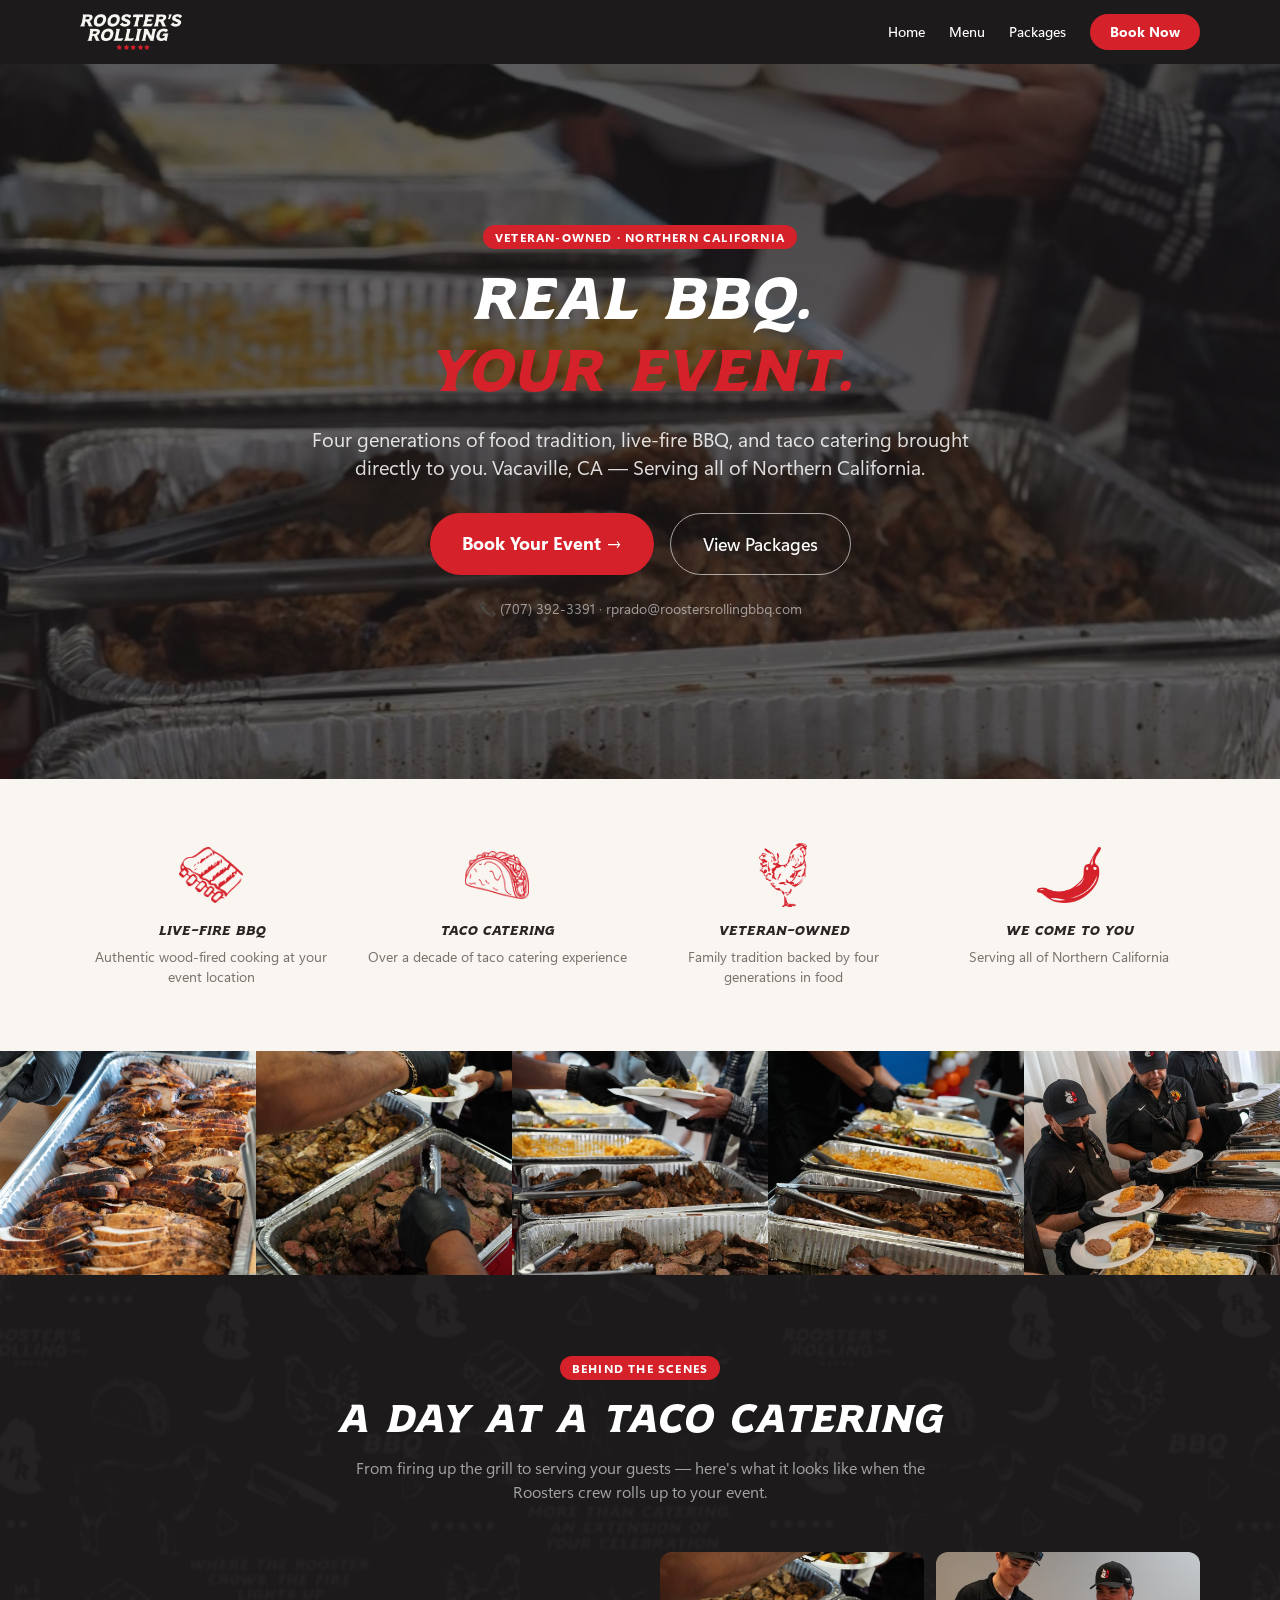
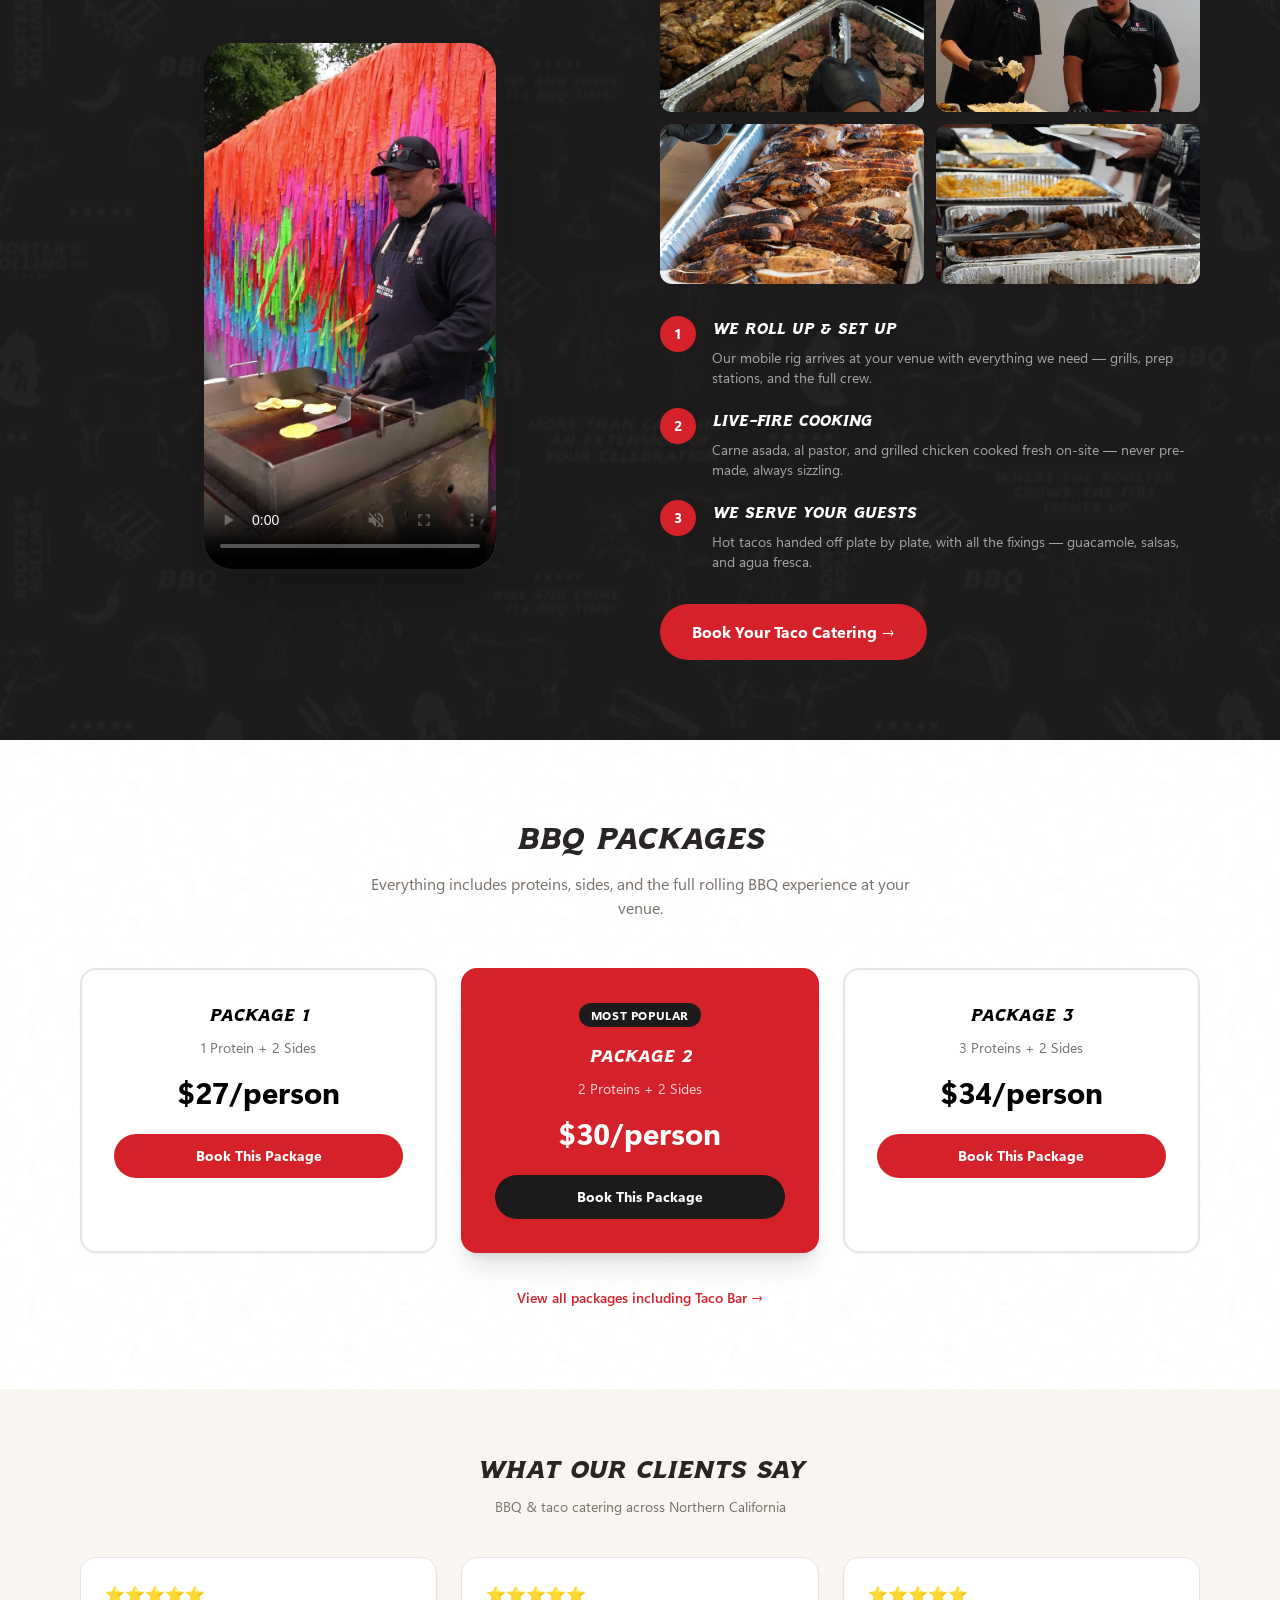
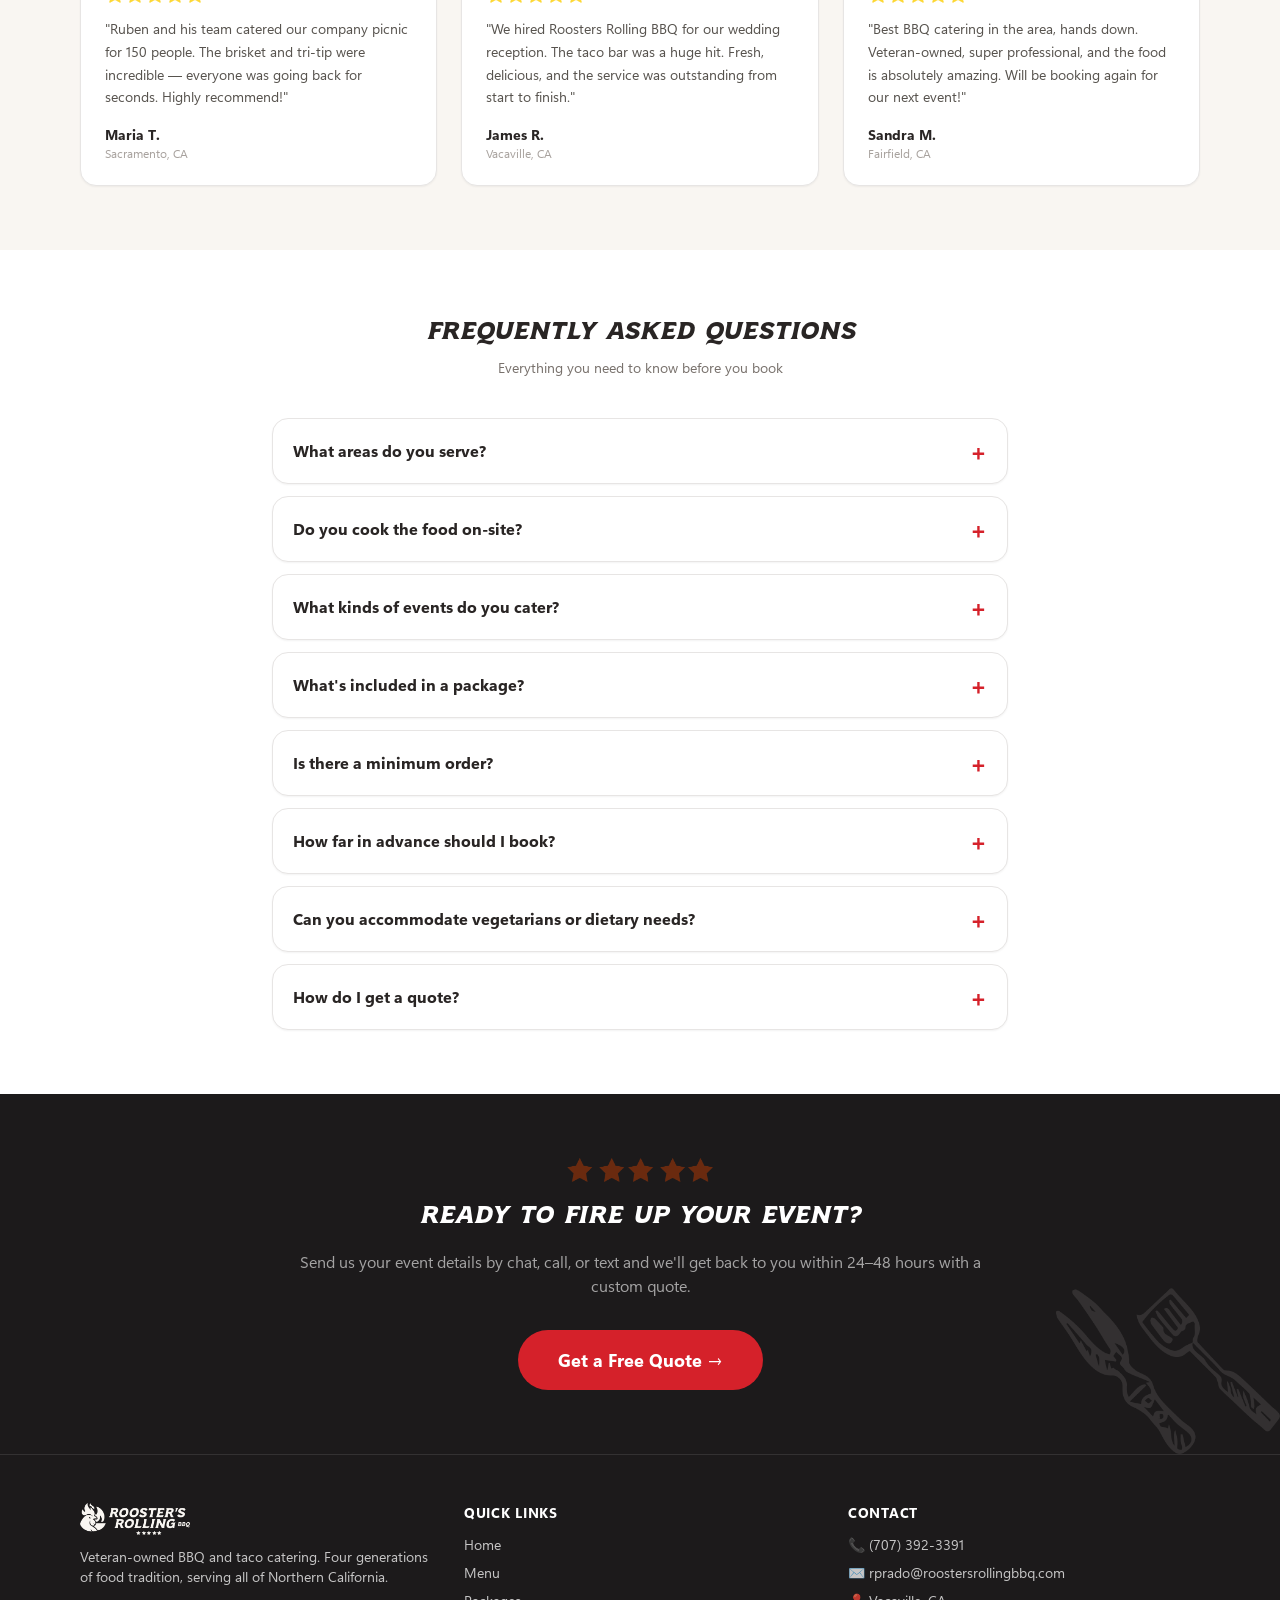
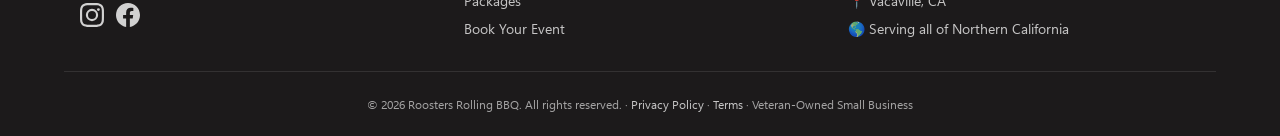
==== commit e47ed65f: "Activate GA4: server-rendered gtag.js in <head> on all pages Replace the client-side JS-injected GA " ====
--- a/index.html
+++ b/index.html
@@ -24,19 +24,17 @@
   <meta name="twitter:title" content="Roosters Rolling BBQ — Live-Fire BBQ & Taco Catering" />
   <meta name="twitter:description" content="Veteran-owned live-fire BBQ & taco catering in Vacaville, CA, serving all of Northern California." />
   <meta name="twitter:image" content="https://roostersrollingbbq.com/assets/media/catering-1.jpg" />
-  <!-- Google Analytics 4 — replace G-XXXXXXXXXX with your Measurement ID to activate -->
+  <!-- Google tag (gtag.js) — GA4. MEASUREMENT ID lives here as a literal value.
+       To change it, find/replace G-GP4PMEYQV2 across every *.html file, e.g.:
+         grep -rl G-GP4PMEYQV2 *.html | xargs sed -i '' 's/G-GP4PMEYQV2/G-YOURID/g'
+       It must remain a literal <script> in <head> on every page (do NOT inject via
+       JS after load) so Google's tag detector / GA4 data-collection check sees it. -->
+  <script async src="https://www.googletagmanager.com/gtag/js?id=G-GP4PMEYQV2"></script>
   <script>
-    window.GA_MEASUREMENT_ID = 'G-XXXXXXXXXX';
-    if (window.GA_MEASUREMENT_ID && !/X{4}/.test(window.GA_MEASUREMENT_ID)) {
-      var gaScript = document.createElement('script');
-      gaScript.async = true;
-      gaScript.src = 'https://www.googletagmanager.com/gtag/js?id=' + window.GA_MEASUREMENT_ID;
-      document.head.appendChild(gaScript);
-      window.dataLayer = window.dataLayer || [];
-      window.gtag = function () { dataLayer.push(arguments); };
-      gtag('js', new Date());
-      gtag('config', window.GA_MEASUREMENT_ID);
-    }
+    window.dataLayer = window.dataLayer || [];
+    function gtag(){dataLayer.push(arguments);}
+    gtag('js', new Date());
+    gtag('config', 'G-GP4PMEYQV2');
   </script>
   <link rel="stylesheet" href="assets/styles.css" />
   <link rel="preload" href="assets/Tenaciou-HeavyOblique.woff2" as="font" type="font/woff2" crossorigin>
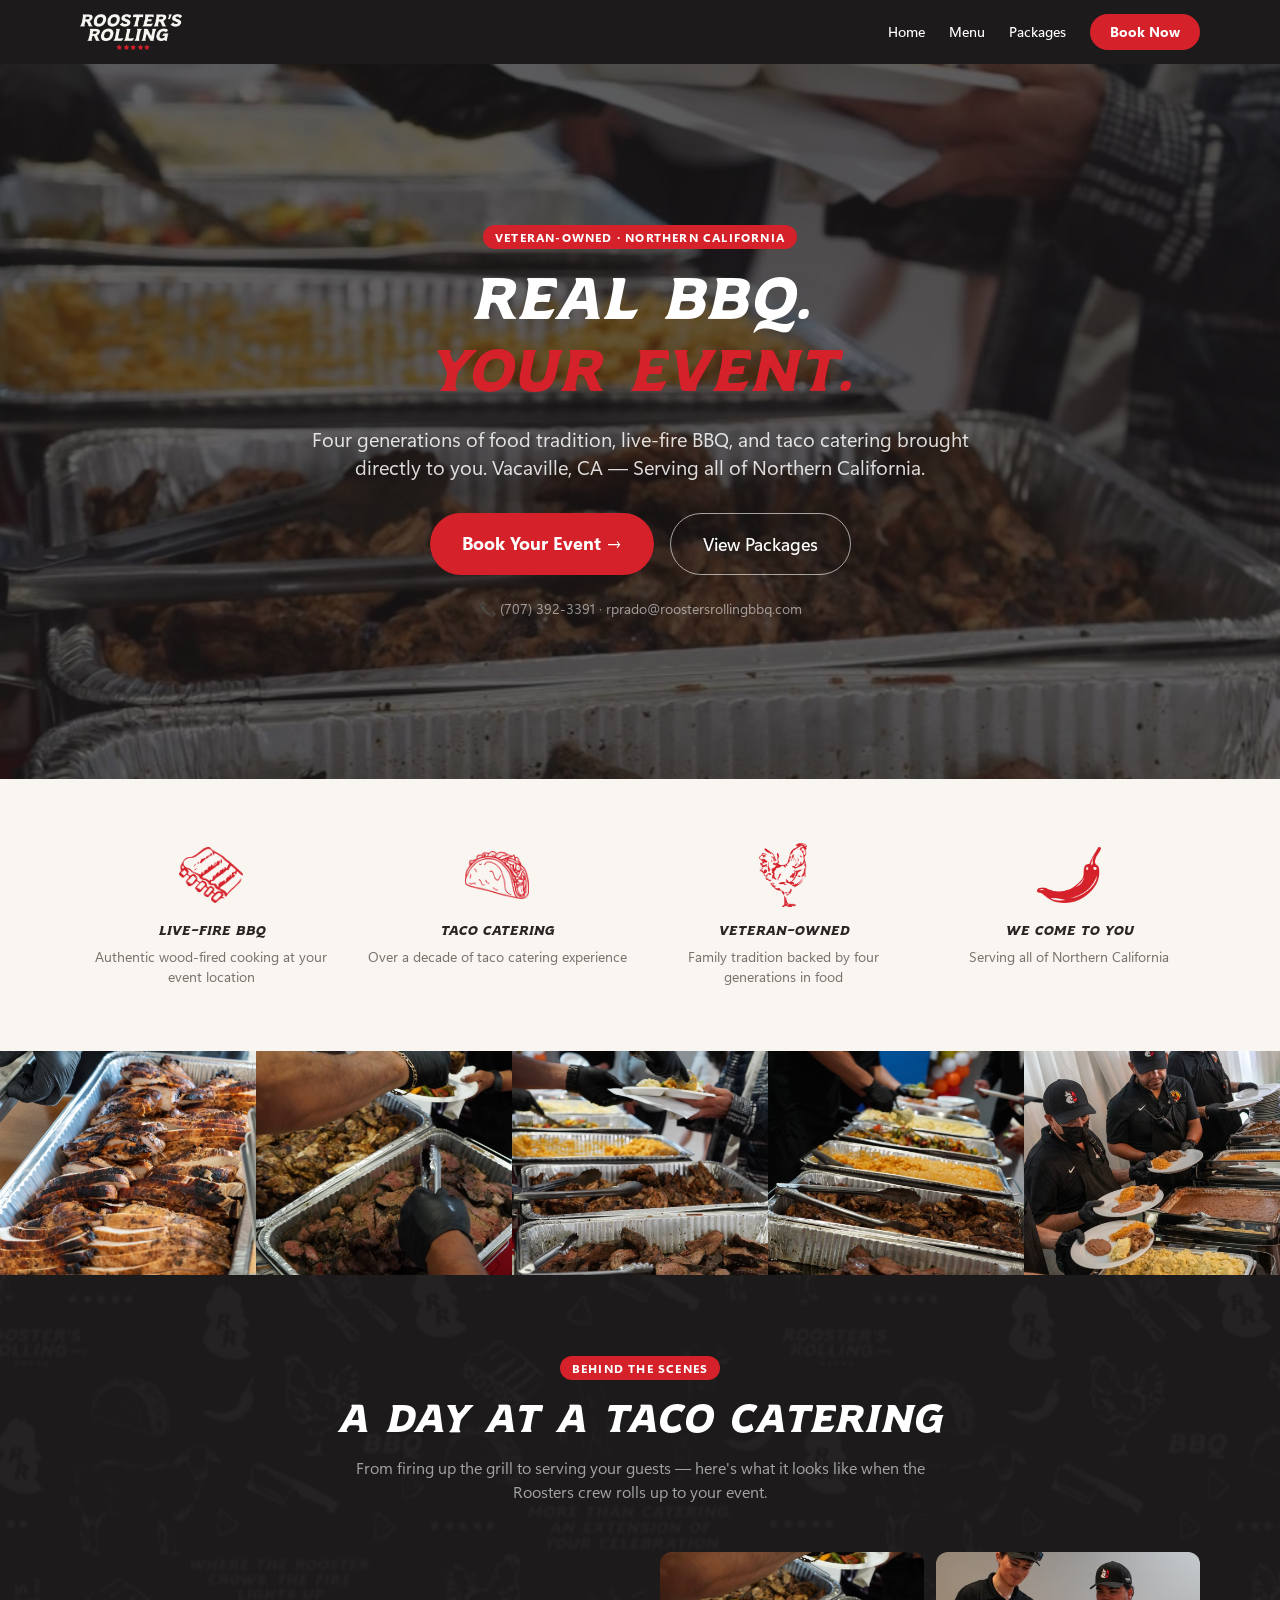
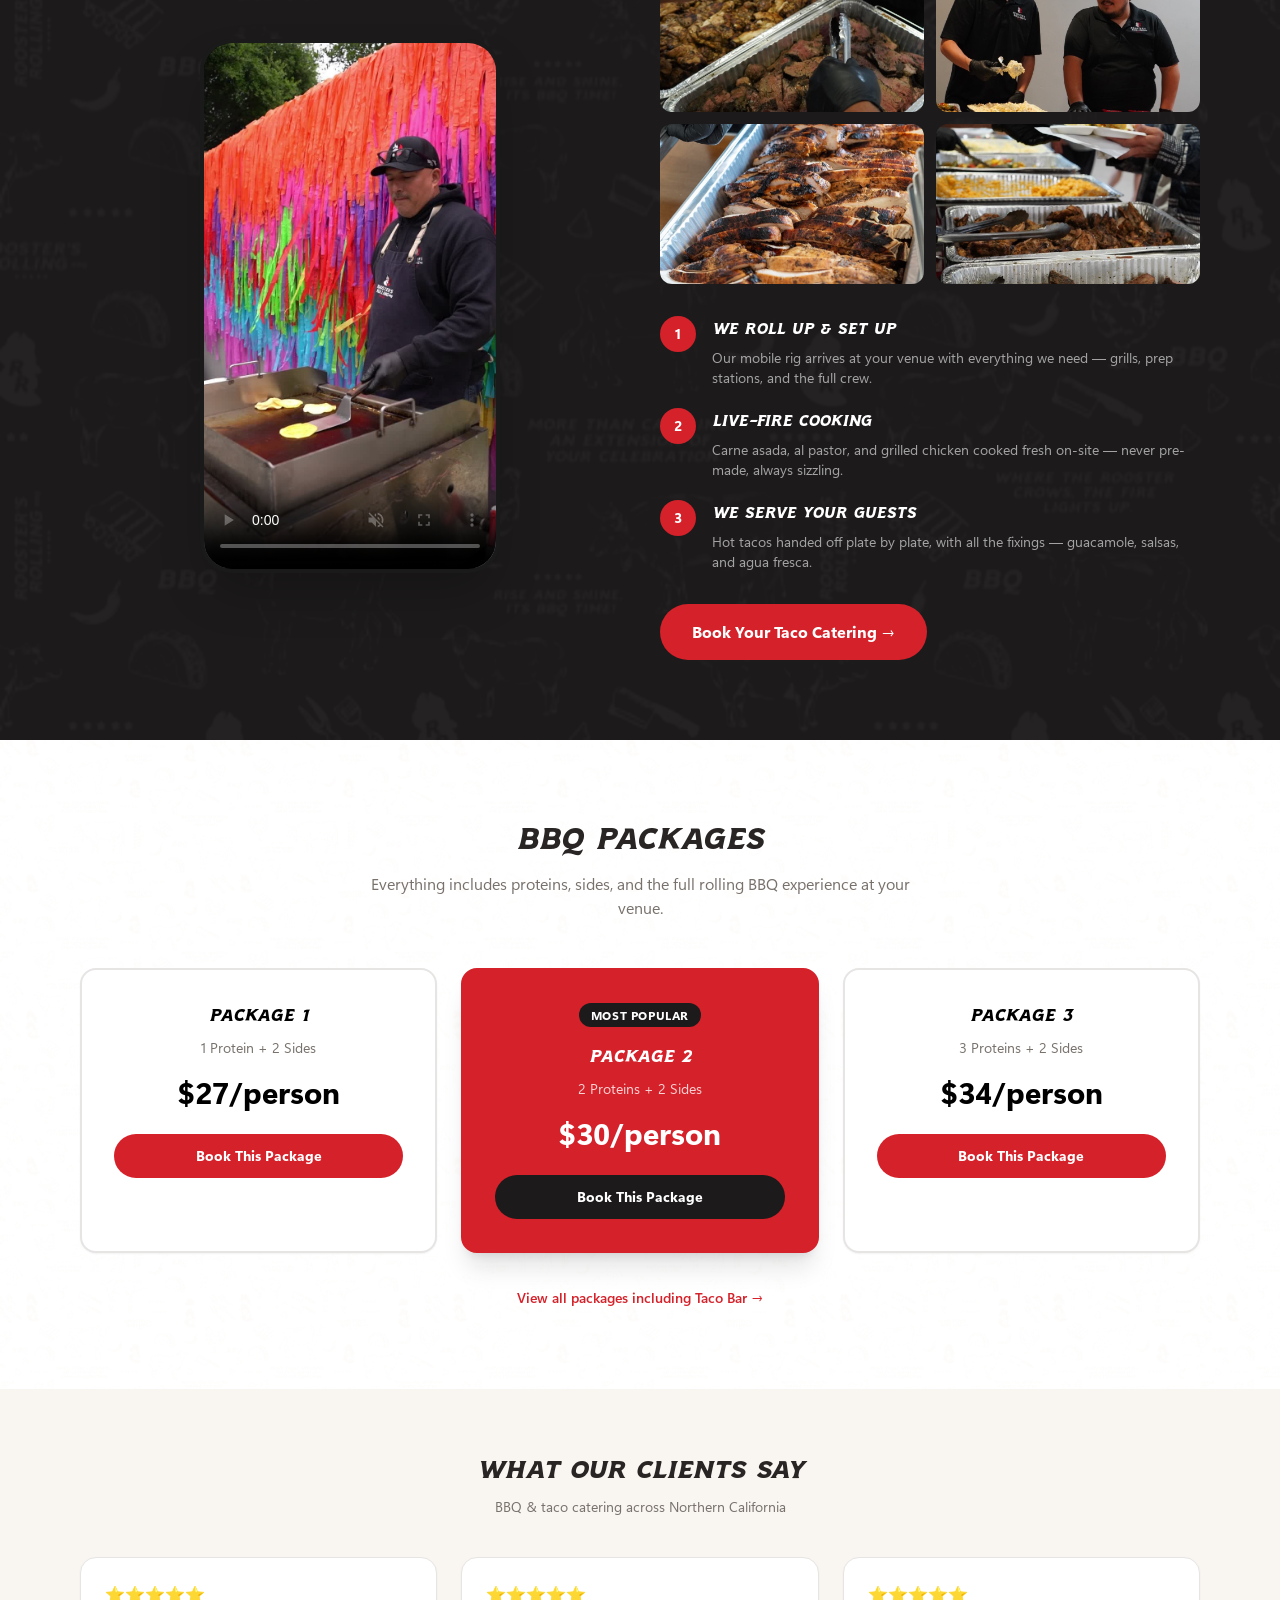
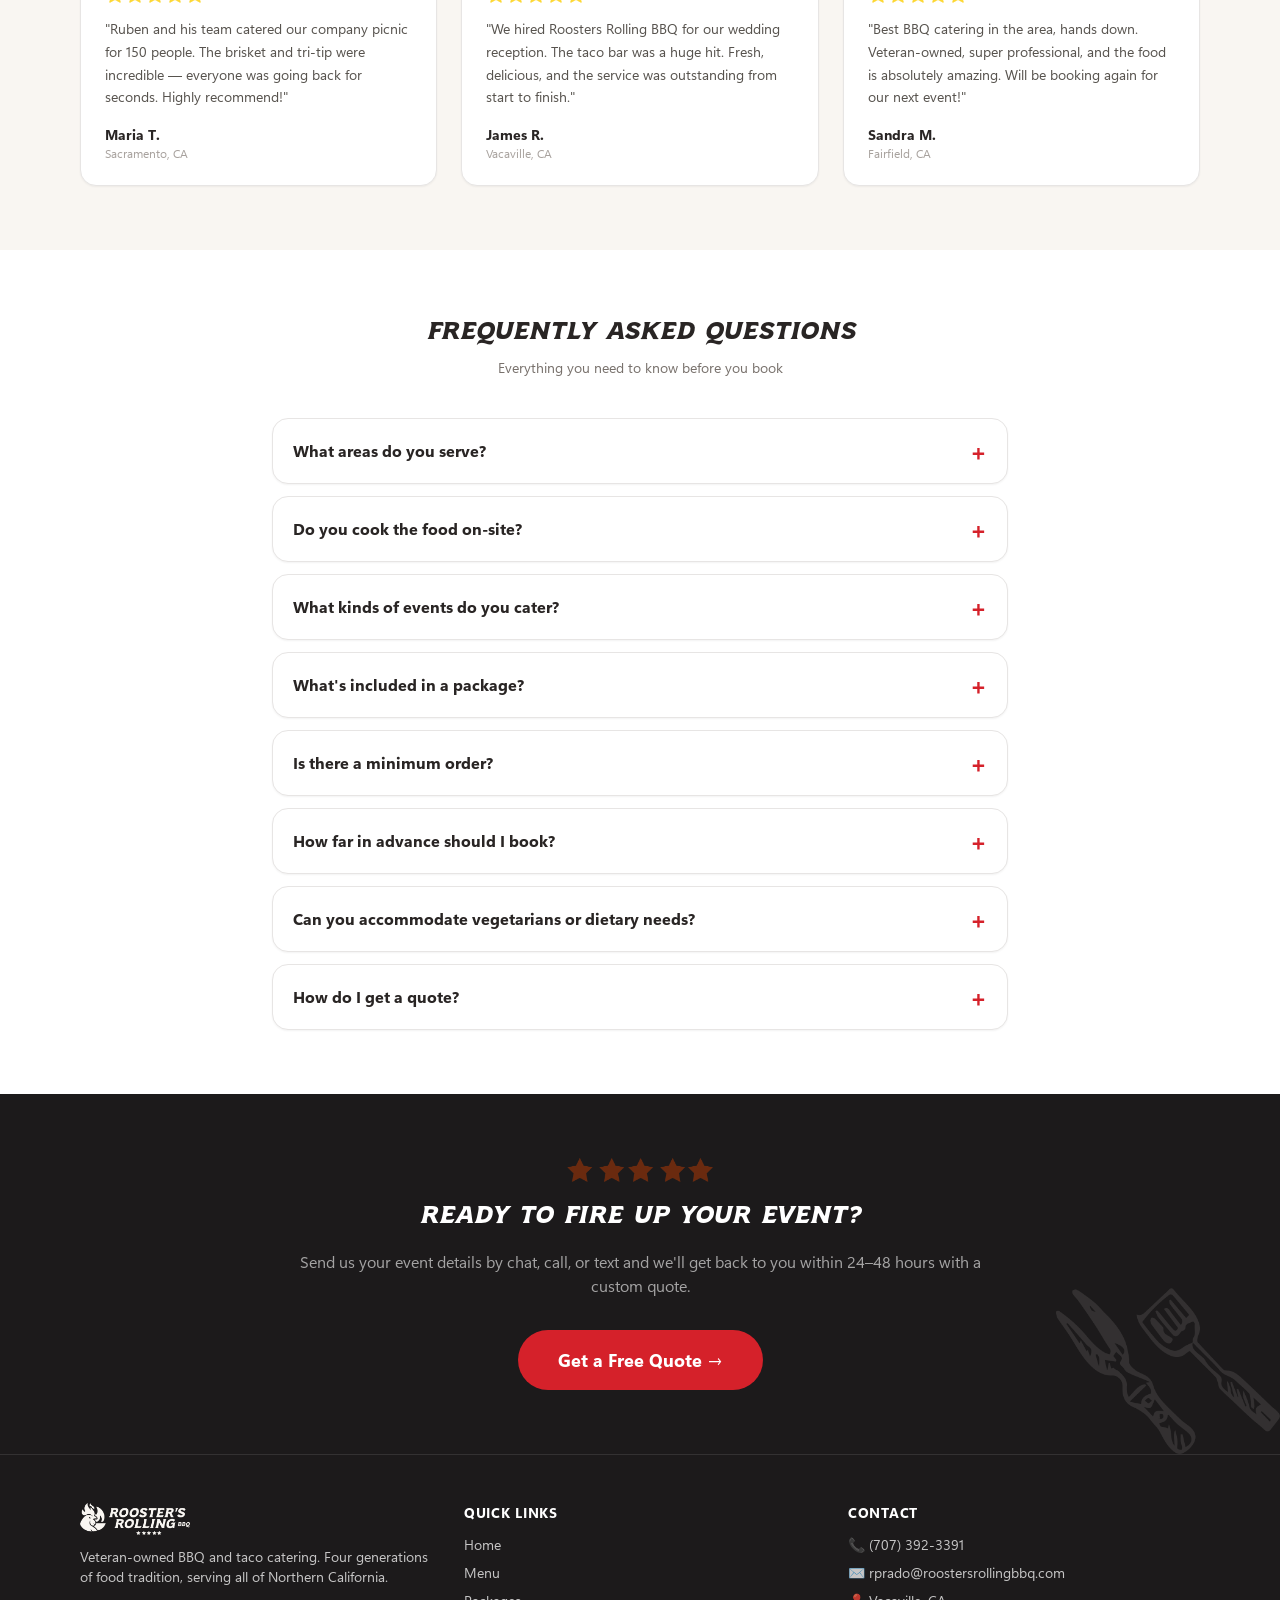
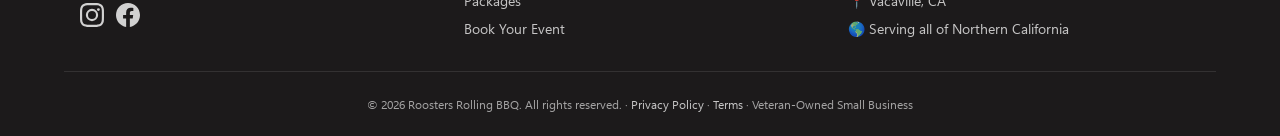
==== commit ccab62ce: "Track lead actions in GA4 (call / email / chat / high-intent views) Add assets/analytics-events.js, " ====
--- a/index.html
+++ b/index.html
@@ -672,6 +672,8 @@
     ]
   }
   </script>
+  <!-- GA4 lead-event tracking (Call / Email / Chat) — see assets/analytics-events.js -->
+  <script src="/assets/analytics-events.js?v=1" defer></script>
   <!-- LeadConnector chat widget - single canonical SMS opt-in (A2P 10DLC) -->
   <script src="https://widgets.leadconnectorhq.com/loader.js" data-resources-url="https://widgets.leadconnectorhq.com/chat-widget/loader.js" data-widget-id="6a224644e53da97e71bd548a" data-source="WEB_USER"></script>
 </body>
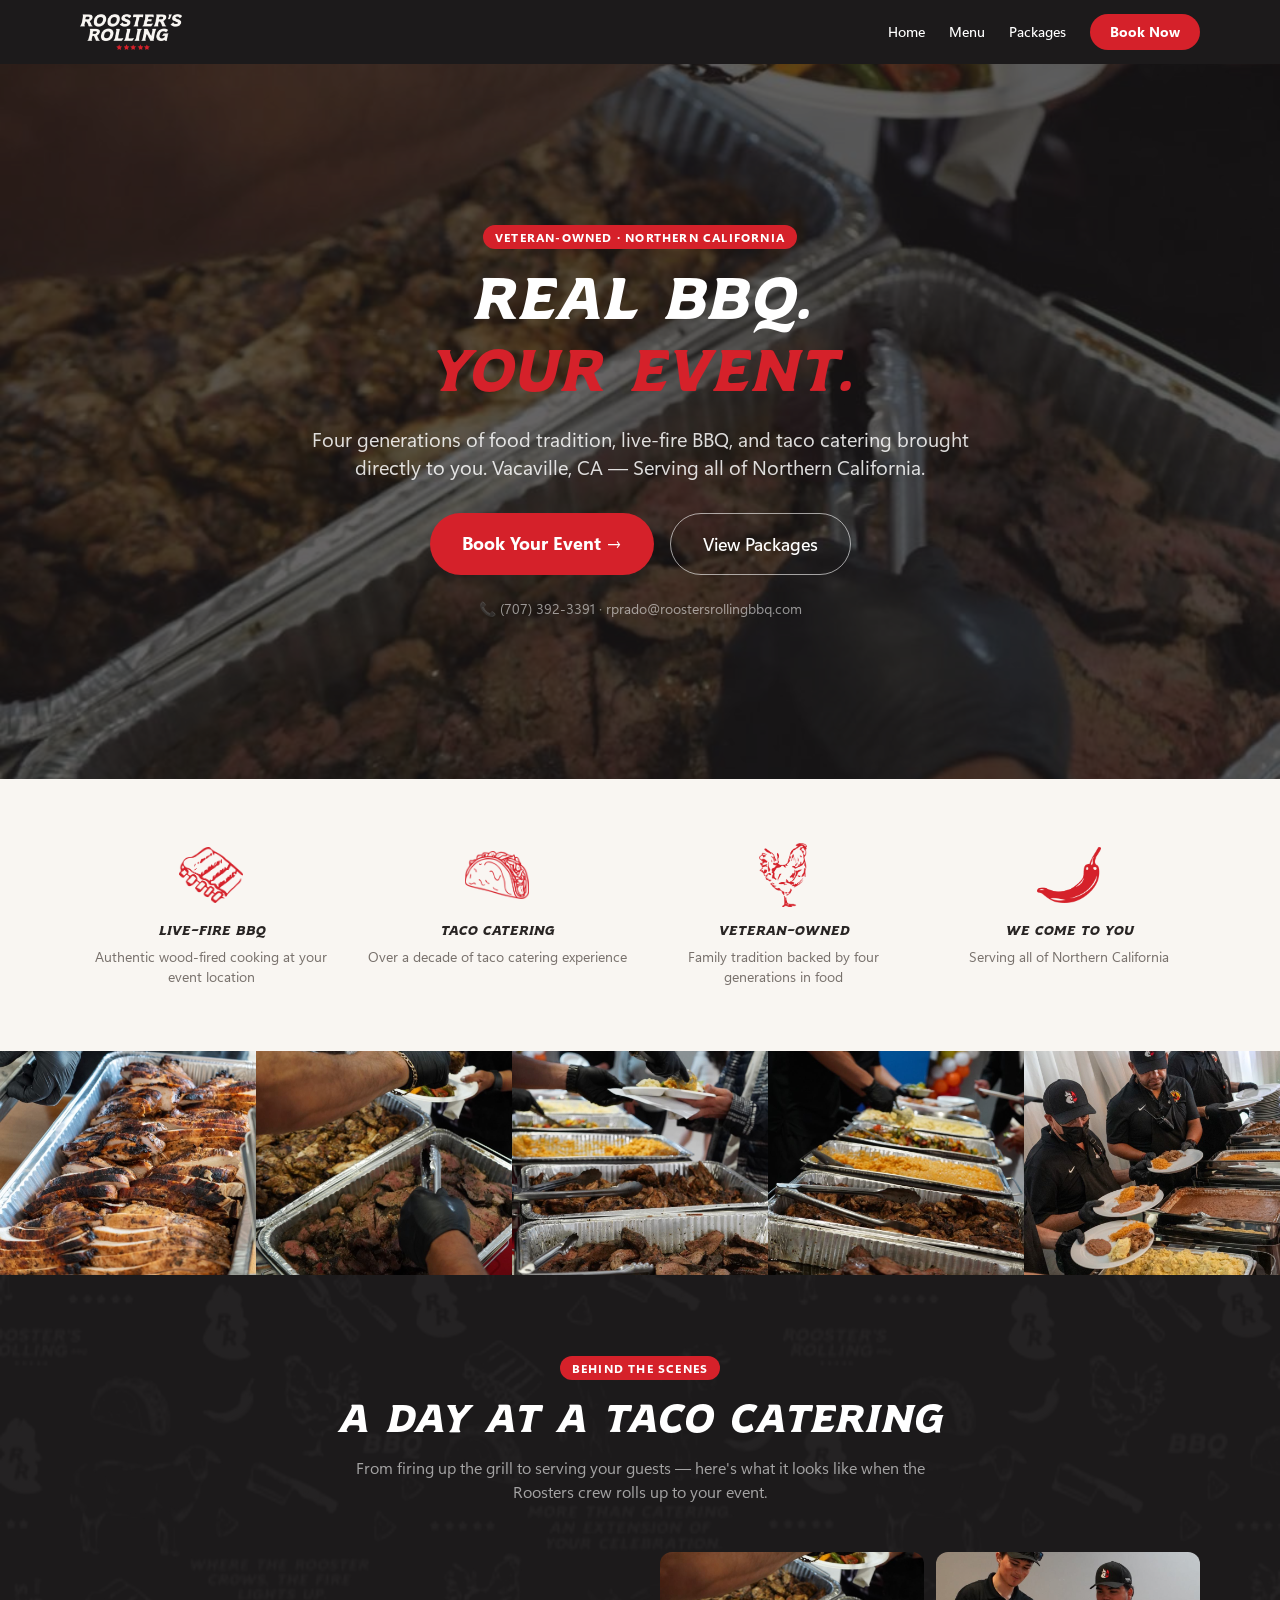
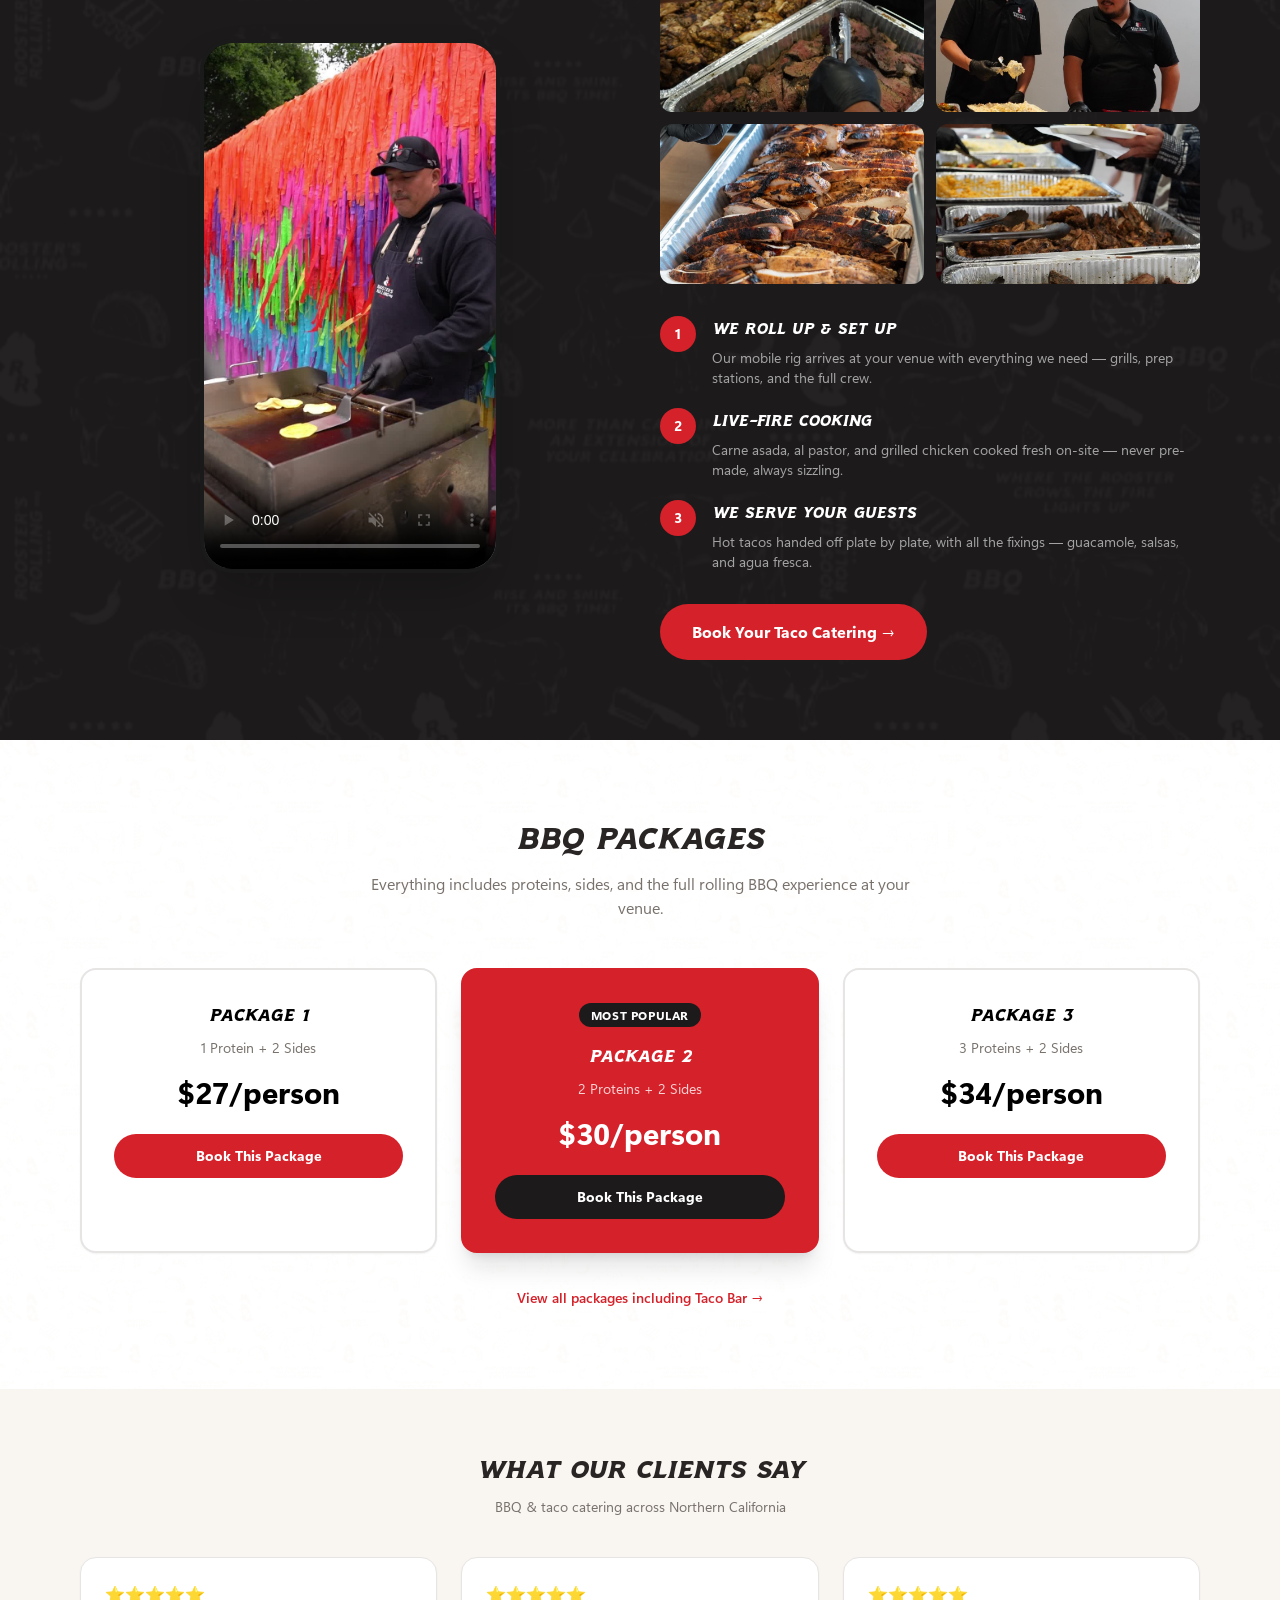
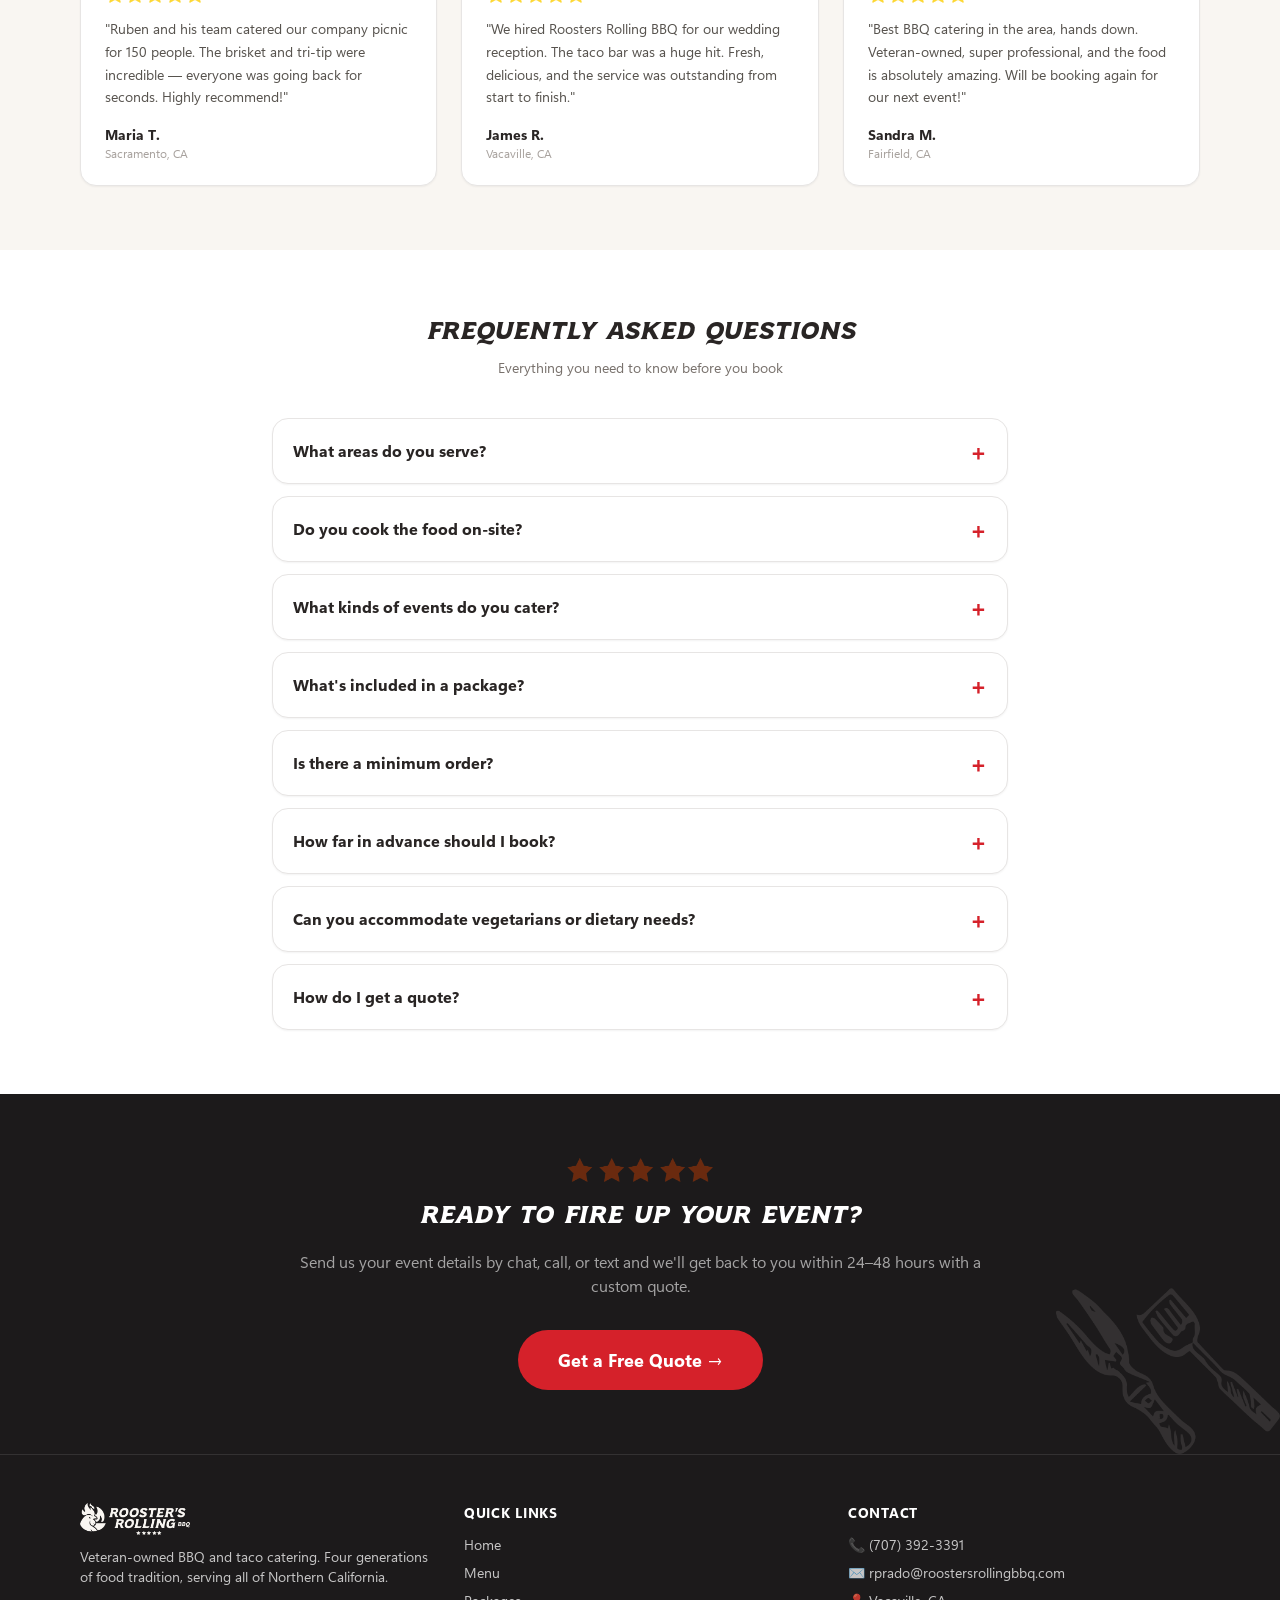
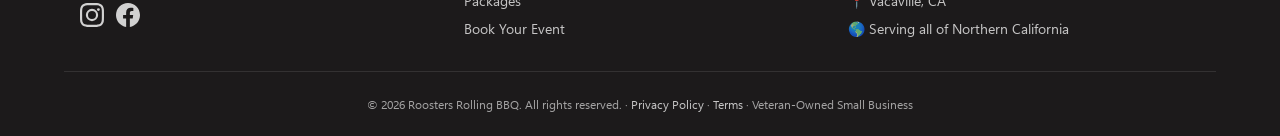
==== commit 500c1fa2: "Add Google Tag Manager (GTM-M4TFTVSF) to every page Install the standard GTM container on all 7 page" ====
--- a/index.html
+++ b/index.html
@@ -2,6 +2,13 @@
 <html lang="en">
 <head>
   <meta charset="UTF-8" />
+  <!-- Google Tag Manager -->
+  <script>(function(w,d,s,l,i){w[l]=w[l]||[];w[l].push({'gtm.start':
+  new Date().getTime(),event:'gtm.js'});var f=d.getElementsByTagName(s)[0],
+  j=d.createElement(s),dl=l!='dataLayer'?'&l='+l:'';j.async=true;j.src=
+  'https://www.googletagmanager.com/gtm.js?id='+i+dl;f.parentNode.insertBefore(j,f);
+  })(window,document,'script','dataLayer','GTM-M4TFTVSF');</script>
+  <!-- End Google Tag Manager -->
   <meta name="viewport" content="width=device-width, initial-scale=1.0" />
   <title>Roosters Rolling BBQ — Live-Fire BBQ & Taco Catering | Vacaville, CA</title>
   <meta name="description" content="Veteran-owned live-fire BBQ & taco catering in Vacaville, CA, serving all of Northern California. Real BBQ and tacos cooked fresh on-site at your event — get a free quote." />
@@ -92,6 +99,11 @@
   </style>
 </head>
 <body class="min-h-screen" style="background-color:#fff;">
+  <!-- Google Tag Manager (noscript) -->
+  <noscript><iframe src="https://www.googletagmanager.com/ns.html?id=GTM-M4TFTVSF"
+  height="0" width="0" style="display:none;visibility:hidden"></iframe></noscript>
+  <!-- End Google Tag Manager (noscript) -->
+
   <a href="#main" class="skip-link">Skip to content</a>
 
   <!-- NAVBAR -->
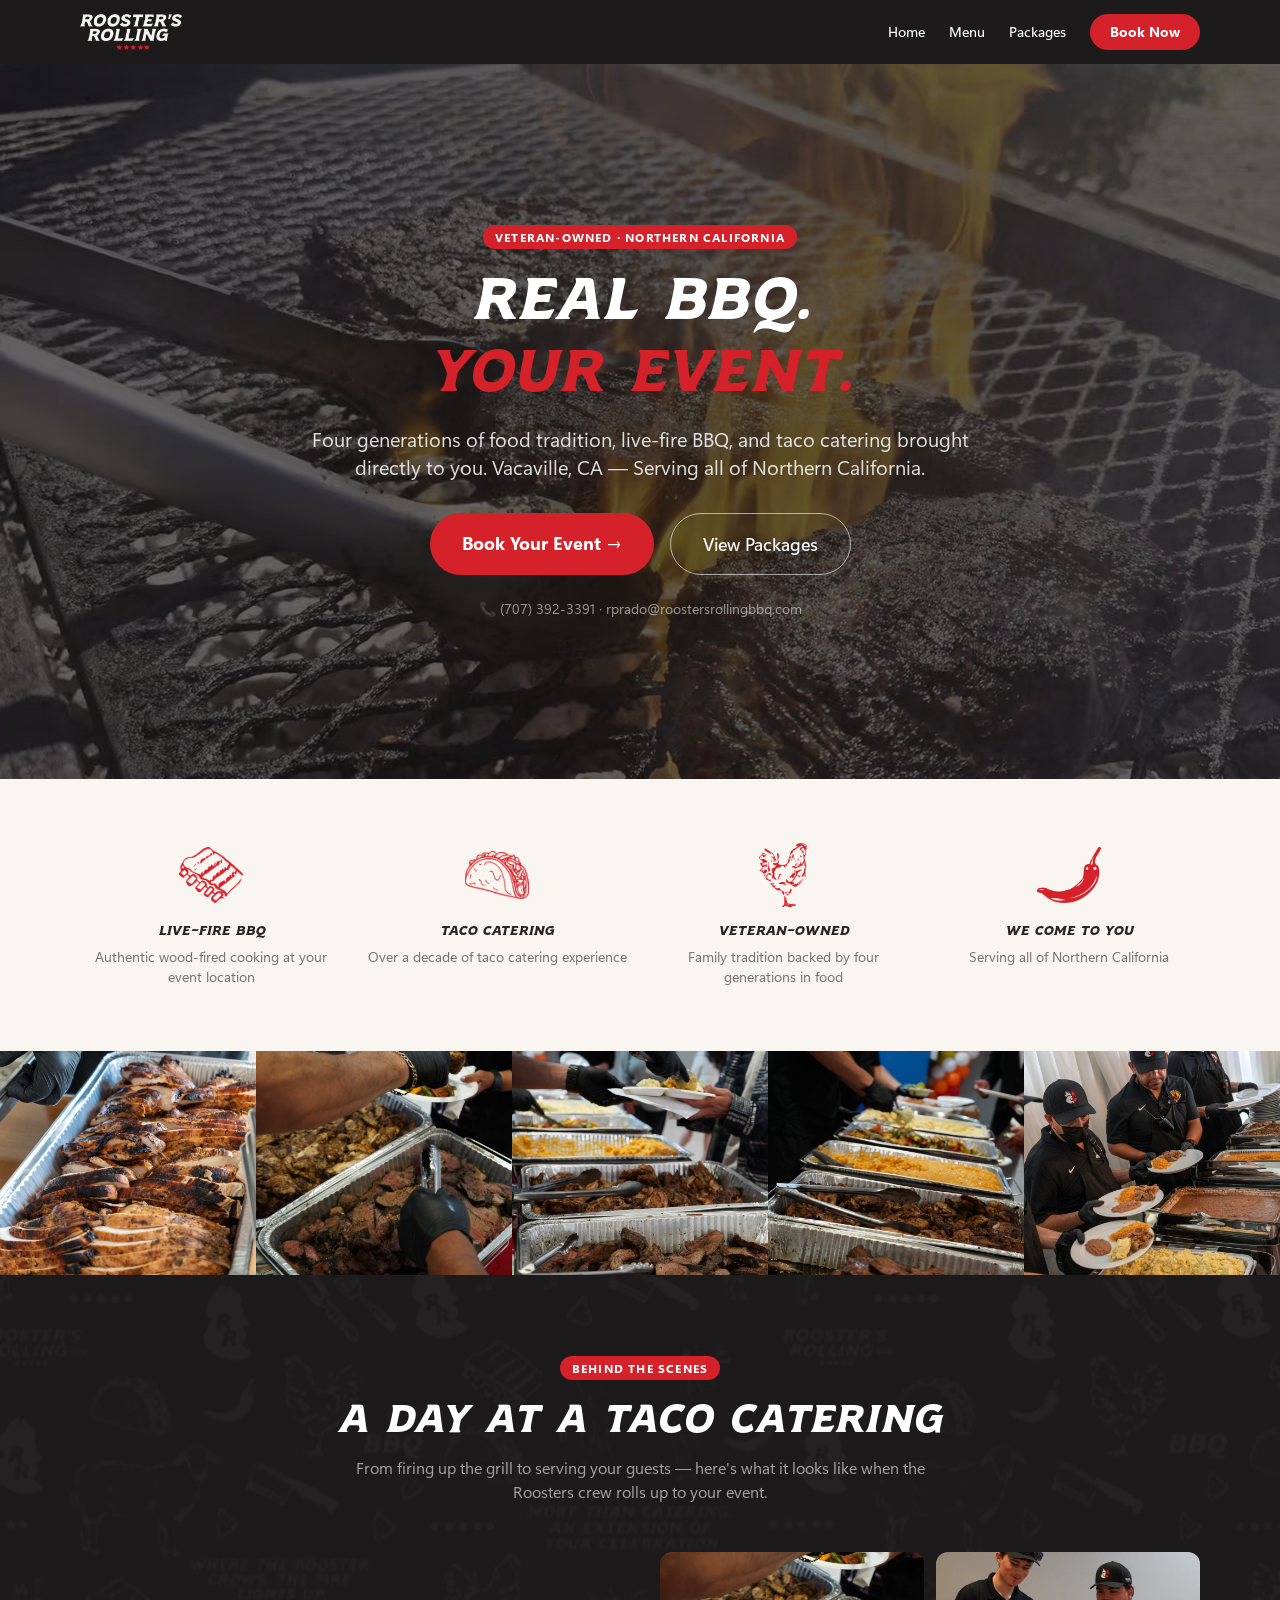
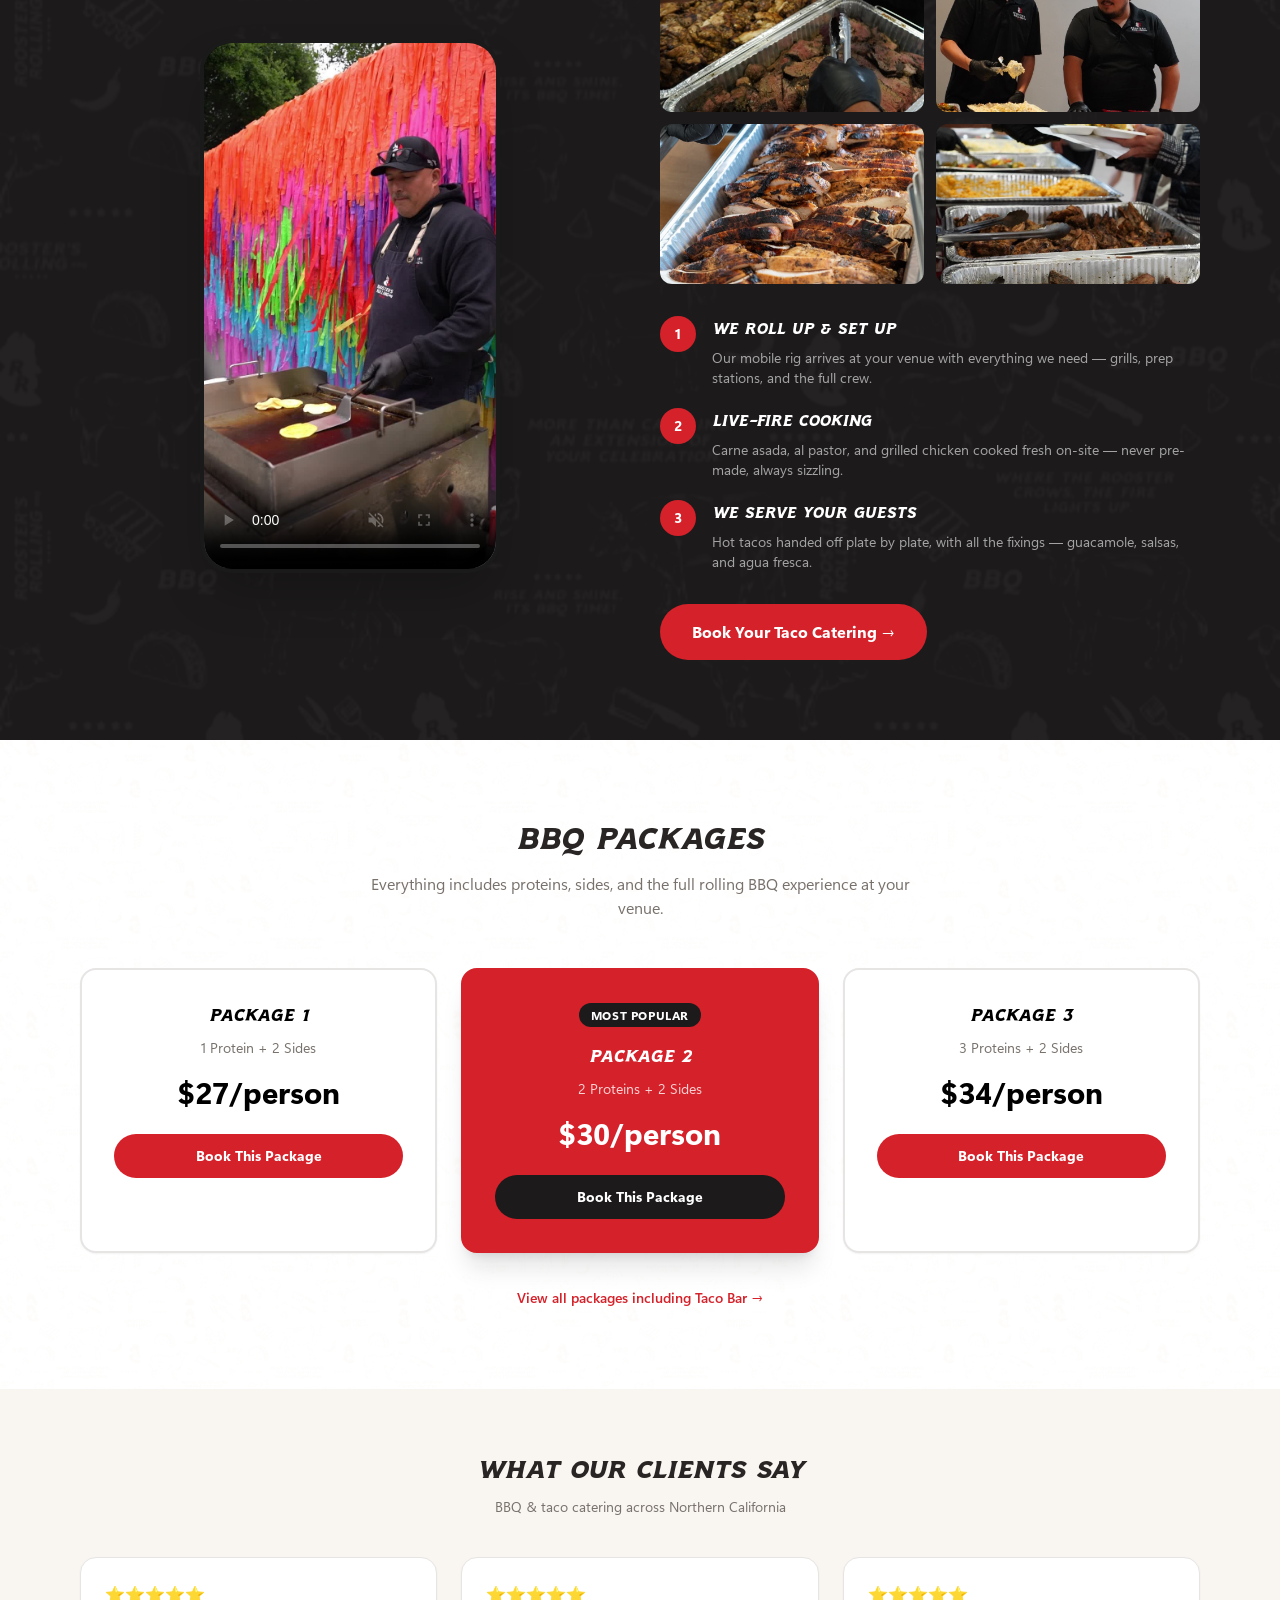
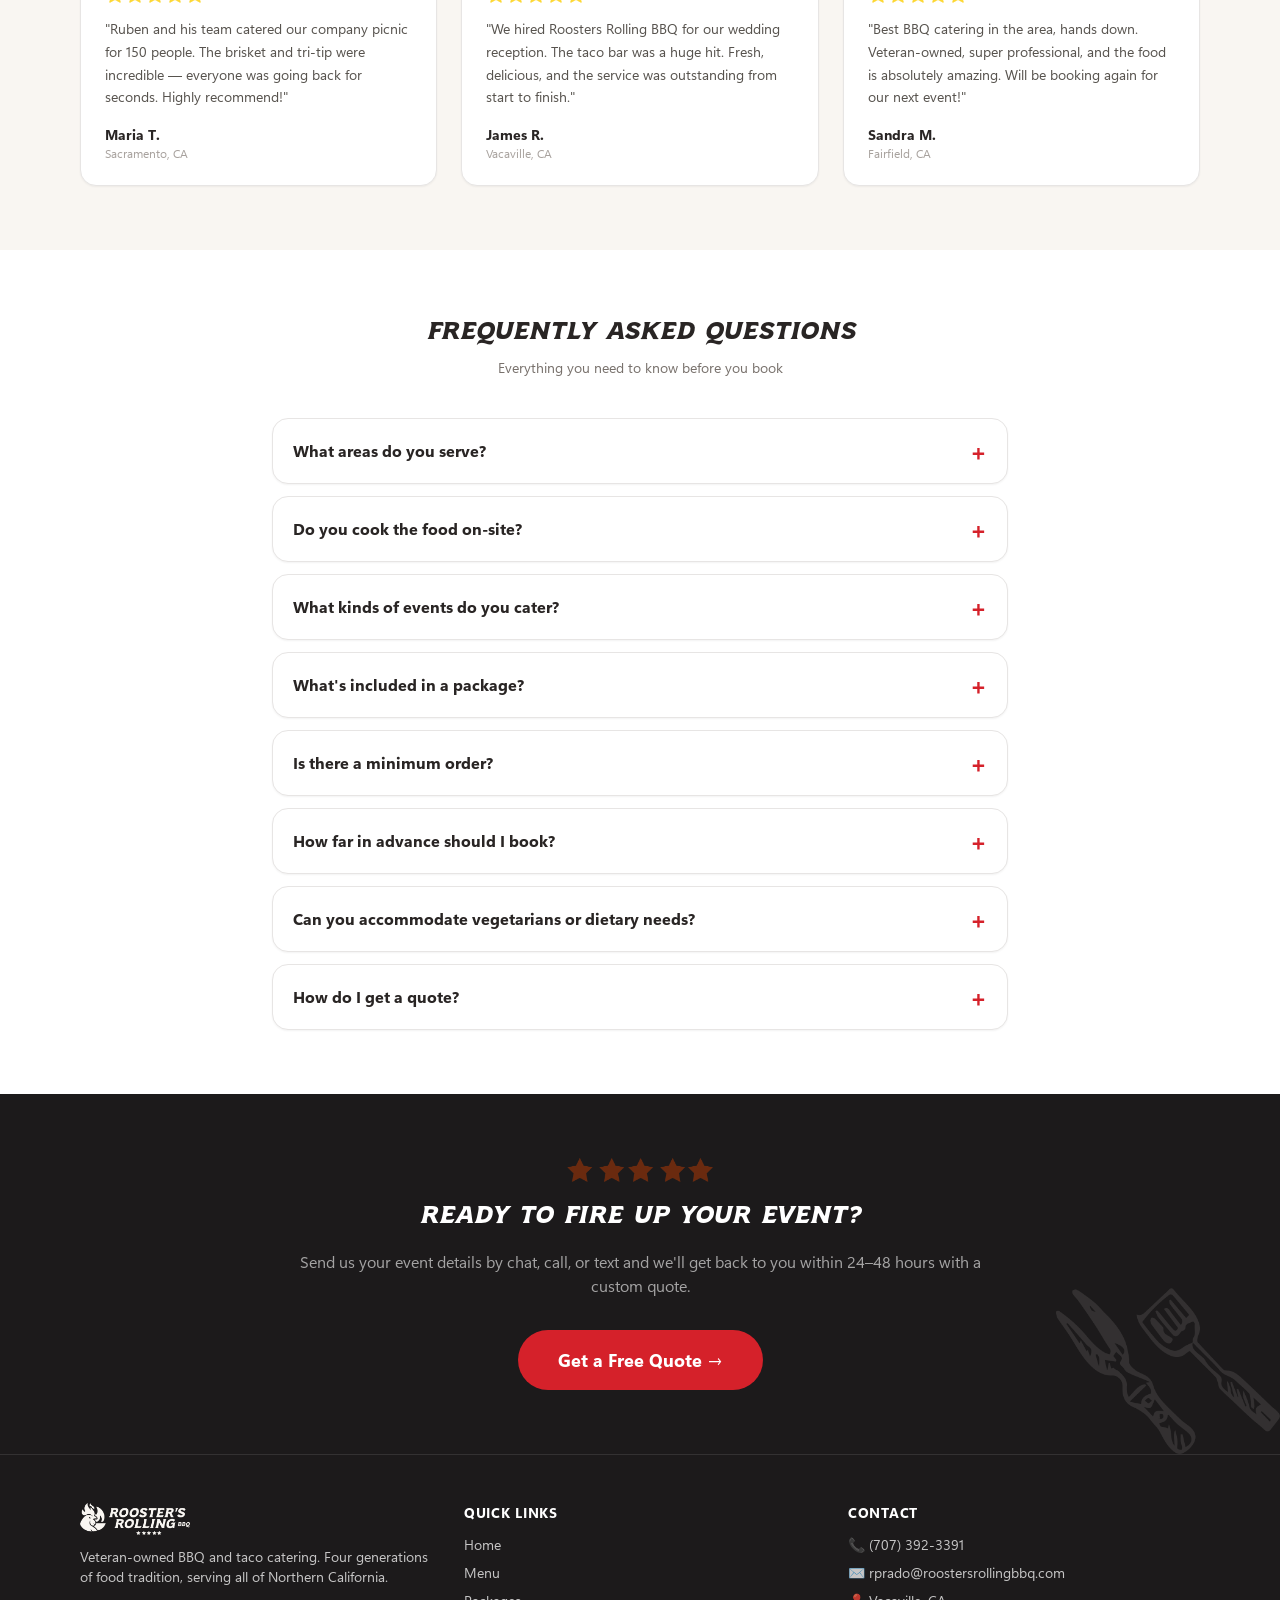
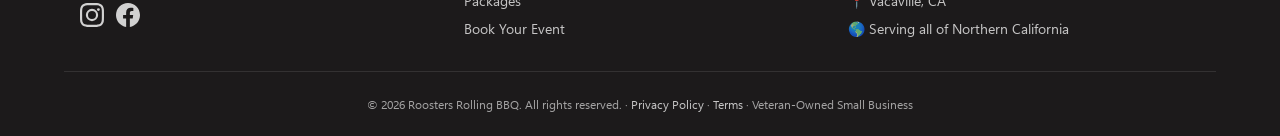
==== commit 64f13fa1: "Add RRBBQ live-fire video as hero background (mobile-optimized) Replace the hero photo slideshow wit" ====
--- a/index.html
+++ b/index.html
@@ -143,9 +143,20 @@
 
   <!-- HERO -->
   <section style="background-color:var(--brand-black);" class="relative text-white overflow-hidden">
-    <!-- Shuffling background slideshow (real catering photos) -->
-    <div id="heroBg" class="absolute inset-0"></div>
-    <!-- Dark overlay for text legibility -->
+    <!-- Background hero video (RRBBQ main vid). Poster paints instantly; the
+         video source is chosen by screen size in JS and skipped on reduced-motion
+         / Save-Data so the poster image alone is shown there. -->
+    <div id="heroBg" class="absolute inset-0">
+      <video
+        id="heroVideo"
+        class="absolute inset-0 w-full h-full object-cover"
+        poster="assets/media/hero-bbq-poster.jpg"
+        data-src-desktop="assets/media/hero-bbq.mp4"
+        data-src-mobile="assets/media/hero-bbq-mobile.mp4"
+        muted loop playsinline autoplay preload="none"
+        aria-hidden="true" tabindex="-1"></video>
+    </div>
+    <!-- Dark overlay for text legibility over the moving footage -->
     <div class="absolute inset-0" style="background-color:rgba(28,26,27,0.68);"></div>
     <div class="relative max-w-3xl mx-auto px-4 py-28 md:py-40 text-center">
       <div class="inline-block text-white text-xs font-bold px-3 py-1 rounded-full mb-4 tracking-widest uppercase" style="background-color:var(--brand-red);">
@@ -531,55 +542,31 @@
       menuBtn.setAttribute('aria-expanded', String(!open));
     });
 
-    // Hero background — shuffled crossfading slideshow of real catering photos
+    // Hero background video (RRBBQ main vid) — chooses a phone-sized file on
+    // small screens, holds at the poster image for reduced-motion / Save-Data,
+    // and pauses when off-screen or the tab is hidden to save battery + data.
     (function () {
-      const imgs = [
-        'assets/media/serving-meat.jpg',
-        'assets/media/catering-1.jpg',
-        'assets/media/chicken-tray.jpg',
-        'assets/media/crew-1.jpg',
-        'assets/media/catering-2.jpg',
-        'assets/media/crew-2.jpg'
-      ];
-      // Fisher–Yates shuffle so the order differs each visit
-      for (let i = imgs.length - 1; i > 0; i--) {
-        const j = Math.floor(Math.random() * (i + 1));
-        [imgs[i], imgs[j]] = [imgs[j], imgs[i]];
+      const v = document.getElementById('heroVideo');
+      if (!v) return;
+      const reduceMotion = window.matchMedia && window.matchMedia('(prefers-reduced-motion: reduce)').matches;
+      const saveData = navigator.connection && navigator.connection.saveData;
+      // Opt-outs keep the poster frame only — no video download.
+      if (reduceMotion || saveData) return;
+      const isMobile = window.matchMedia && window.matchMedia('(max-width: 767px)').matches;
+      v.src = (isMobile ? v.getAttribute('data-src-mobile') : v.getAttribute('data-src-desktop')) || v.getAttribute('data-src-desktop');
+      v.load();
+      const tryPlay = function () { const p = v.play(); if (p && p.catch) p.catch(function () {}); };
+      v.addEventListener('canplay', tryPlay, { once: true });
+      tryPlay();
+      if ('IntersectionObserver' in window) {
+        const io = new IntersectionObserver(function (entries) {
+          entries.forEach(function (e) { if (e.isIntersecting) { tryPlay(); } else { v.pause(); } });
+        }, { threshold: 0.1 });
+        io.observe(v);
       }
-      const bg = document.getElementById('heroBg');
-      if (!bg) return;
-      const layers = [document.createElement('div'), document.createElement('div')];
-      layers.forEach((l) => {
-        l.style.position = 'absolute';
-        l.style.inset = '0';
-        l.style.backgroundSize = 'cover';
-        l.style.backgroundPosition = 'center';
-        l.style.transformOrigin = 'center';
-        l.style.opacity = '0';
-        l.style.willChange = 'opacity, transform';
-        bg.appendChild(l);
+      document.addEventListener('visibilitychange', function () {
+        if (document.hidden) { v.pause(); } else { tryPlay(); }
       });
-      // Fade a layer in while slowly zooming out (Ken Burns effect)
-      function show(layer, src) {
-        layer.style.transition = 'none';
-        layer.style.transform = 'scale(1.1)';
-        layer.style.backgroundImage = "url('" + src + "')";
-        void layer.offsetWidth; // reflow so the reset lands before animating
-        layer.style.transition = 'opacity 1.4s ease-in-out, transform 7s ease-out';
-        layer.style.opacity = '1';
-        layer.style.transform = 'scale(1)';
-      }
-      let idx = 0, active = 0;
-      show(layers[0], imgs[0]);
-      if (imgs.length > 1) {
-        setInterval(function () {
-          idx = (idx + 1) % imgs.length;
-          const next = (active + 1) % 2;
-          show(layers[next], imgs[idx]);
-          layers[active].style.opacity = '0';
-          active = next;
-        }, 5500);
-      }
     })();
 
     // Play the reel video only when it scrolls into view (defers the ~4MB download)
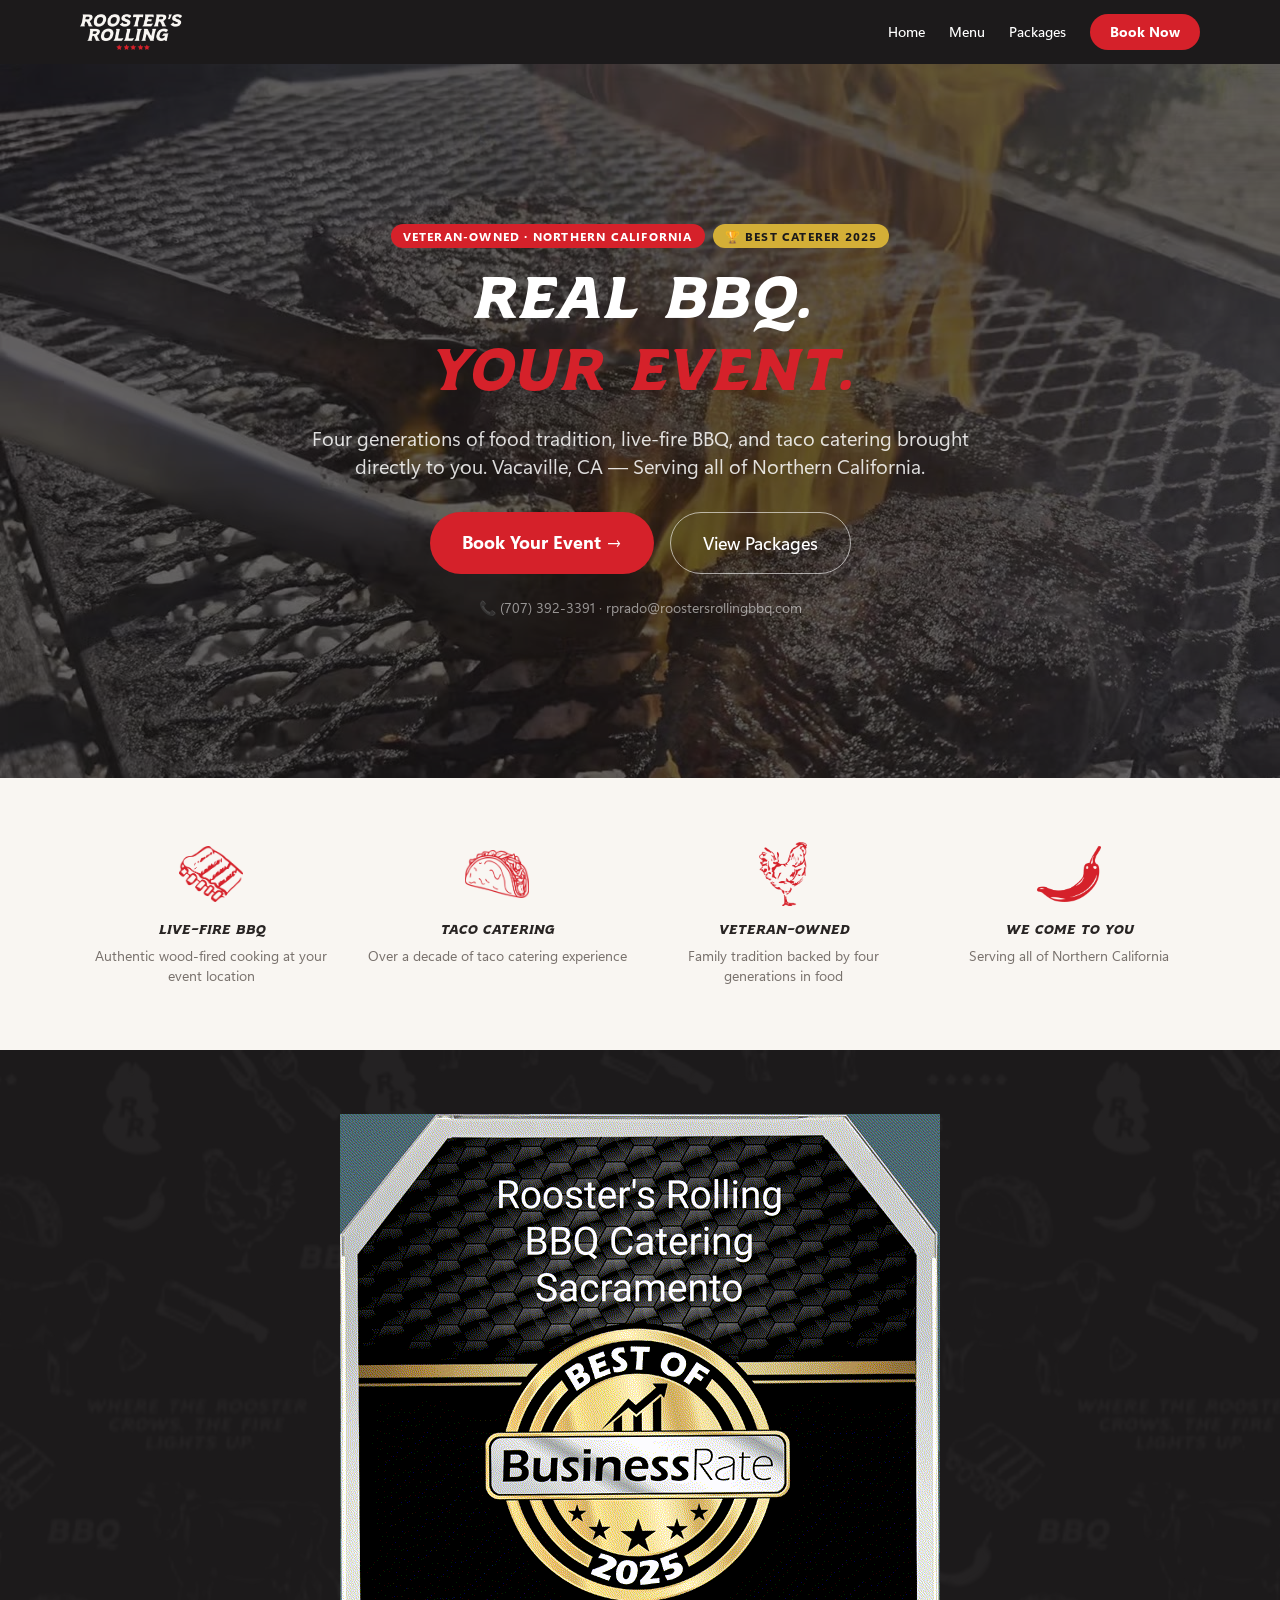
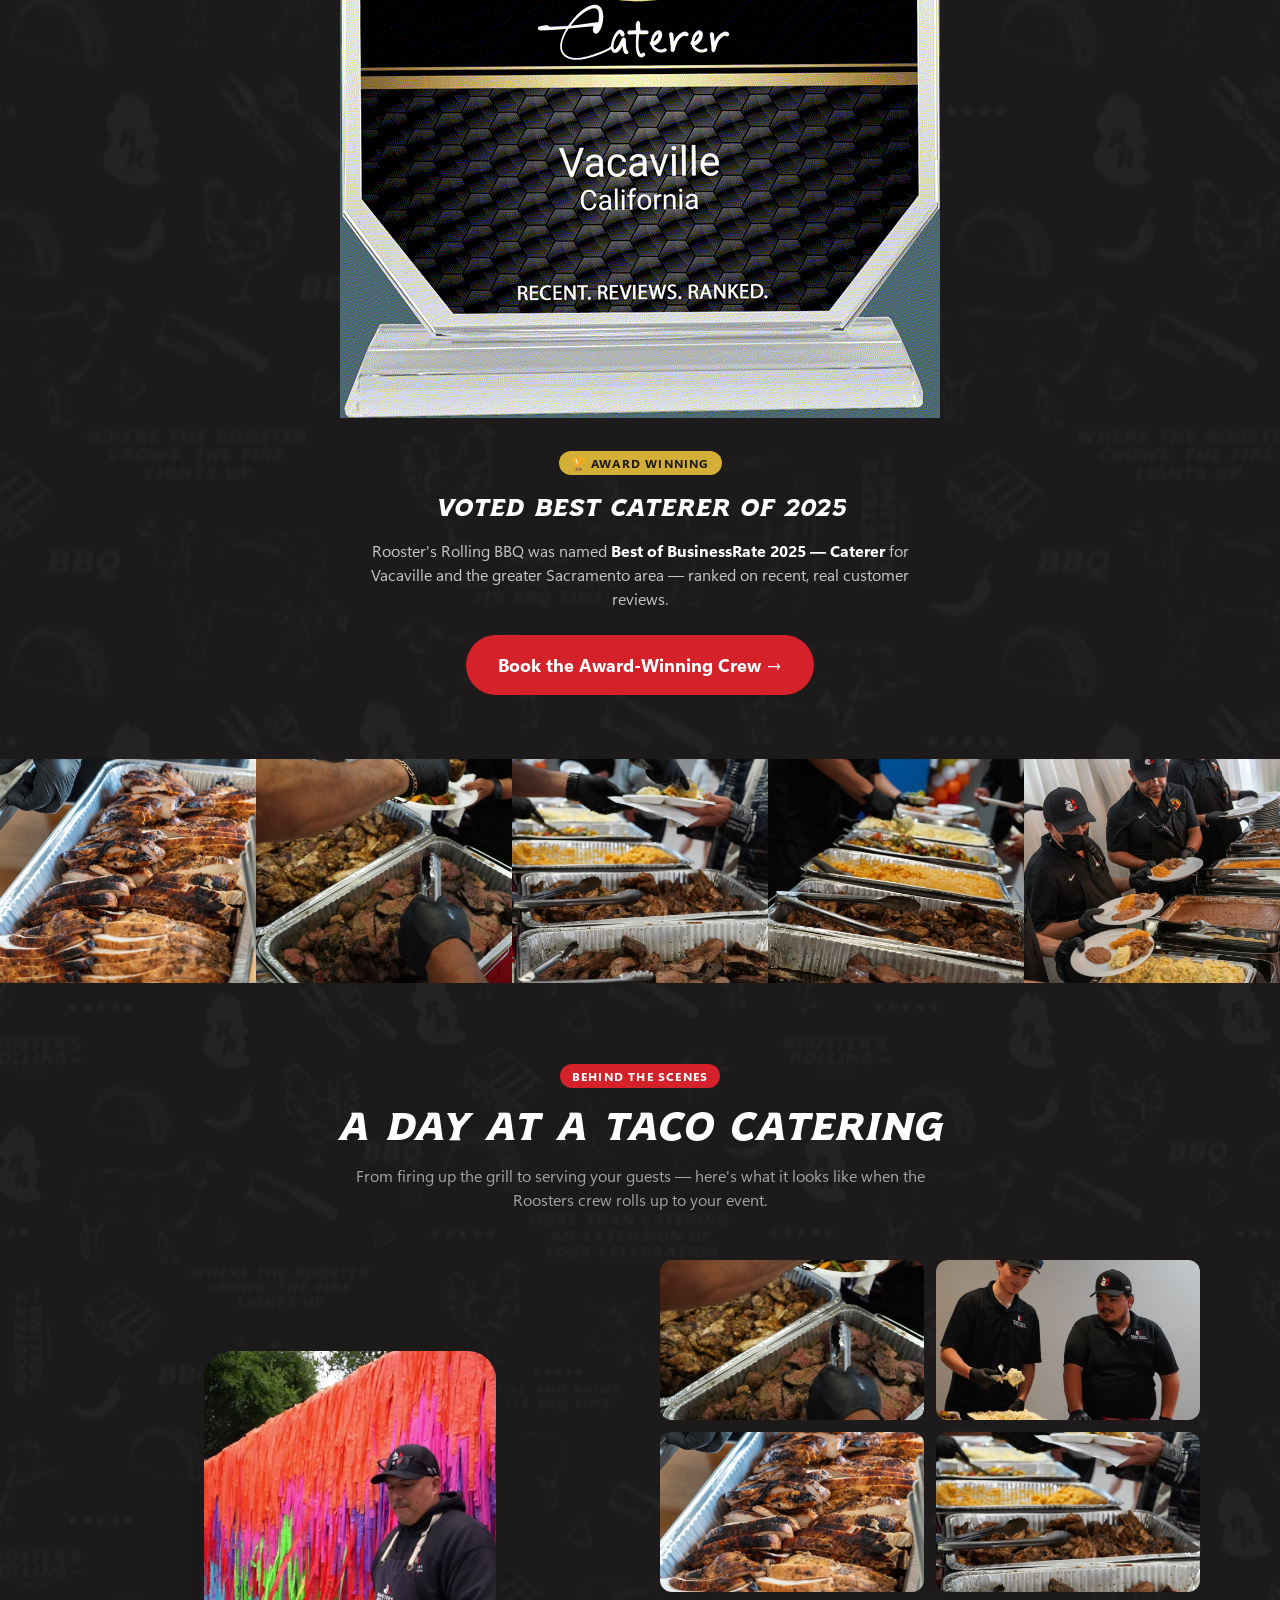
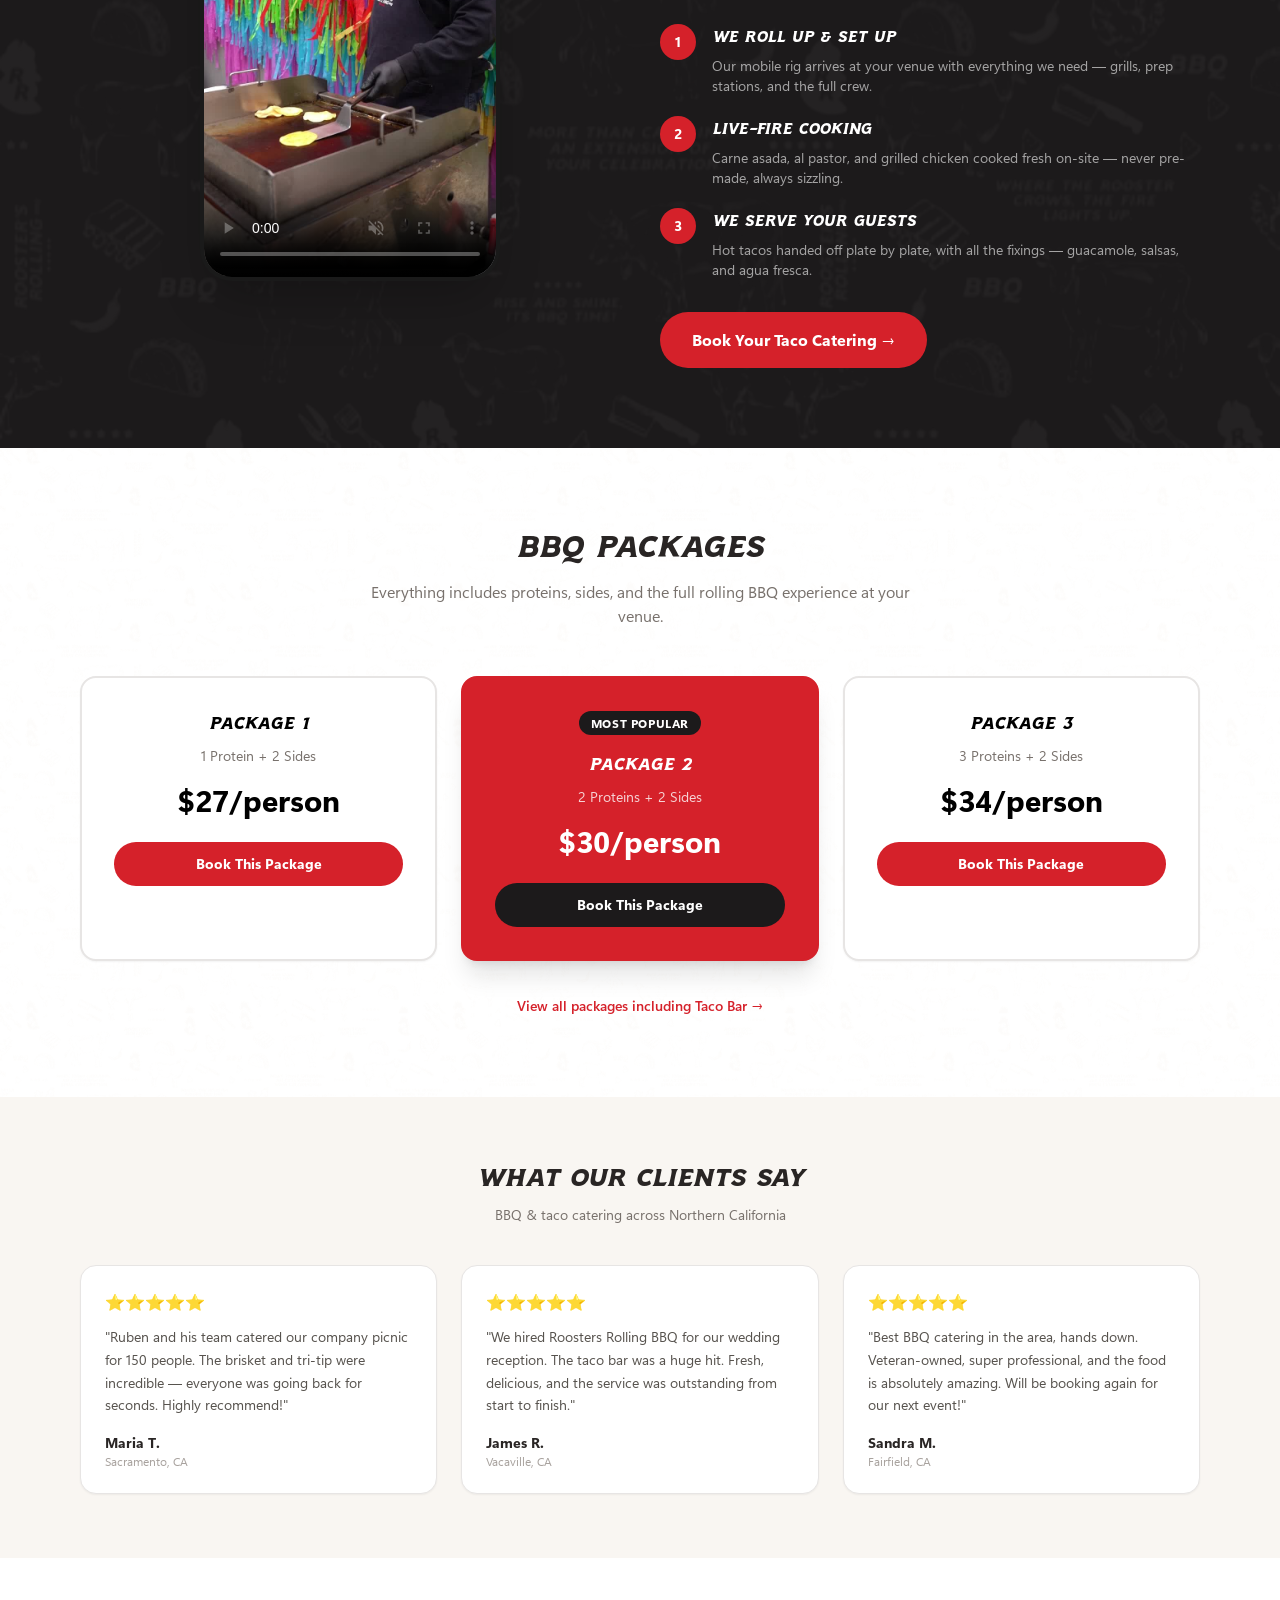
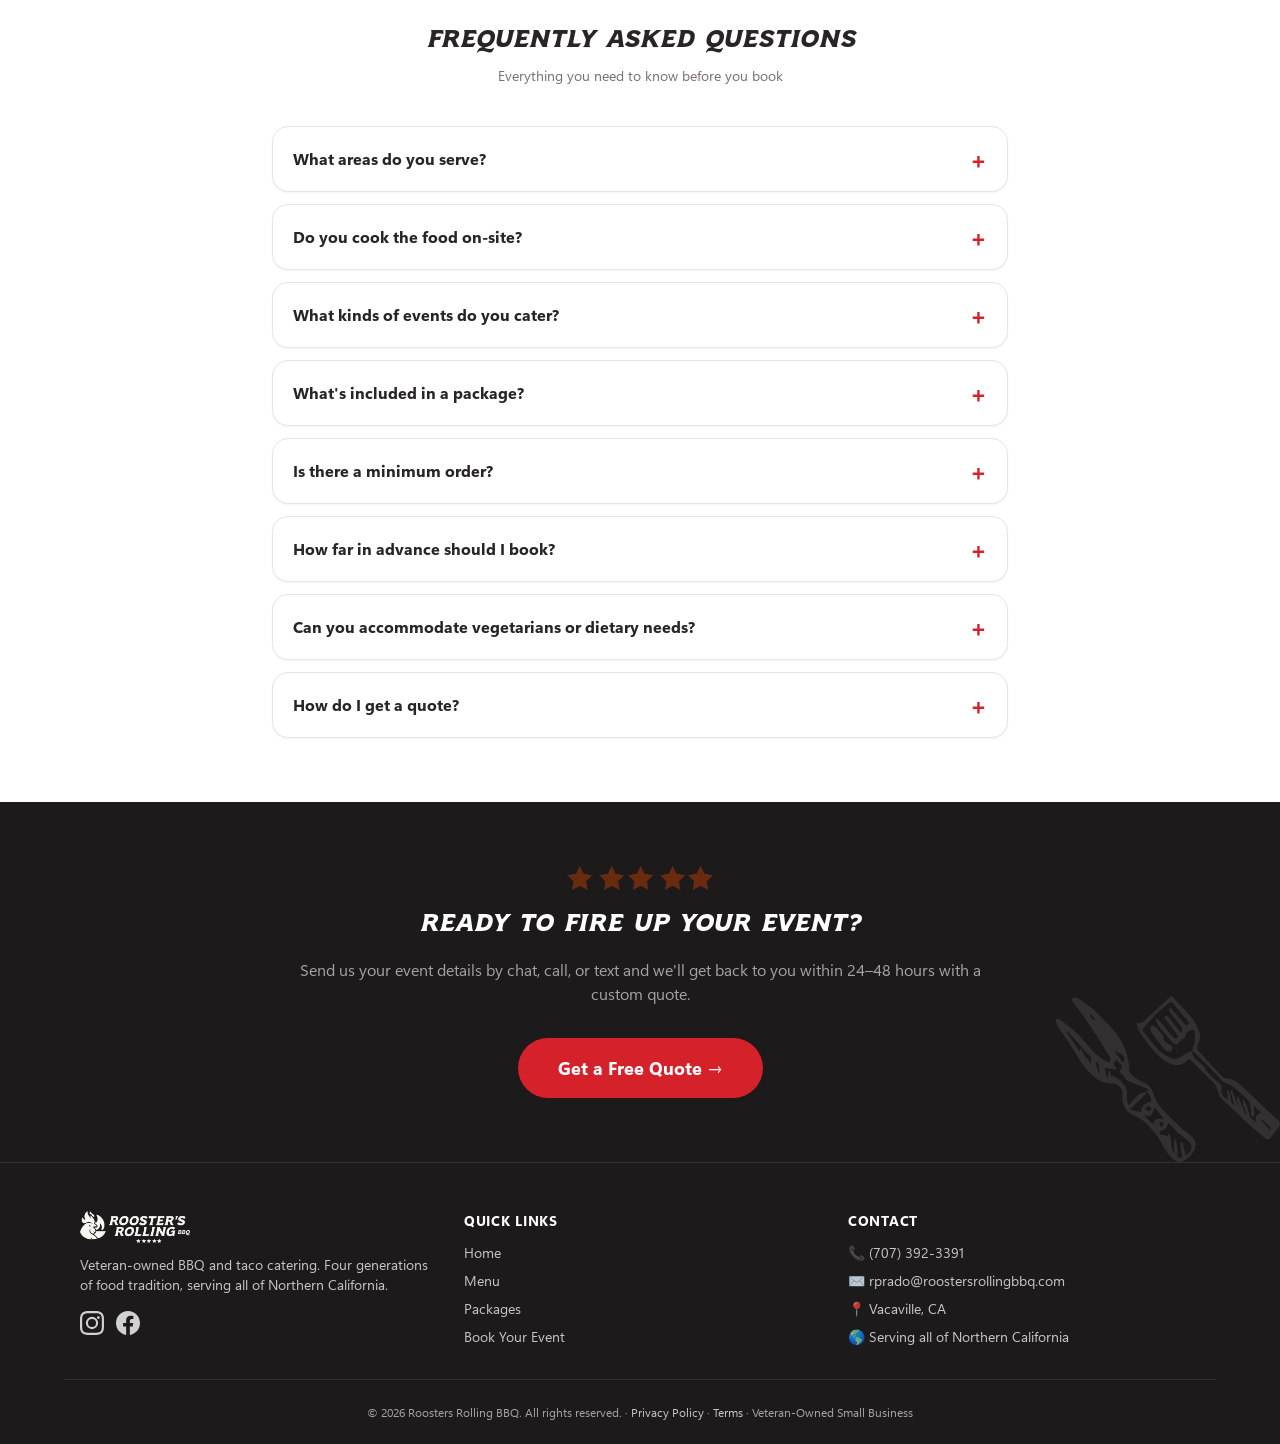
==== commit 354206fd: "Feature Best of BusinessRate 2025 Caterer award on the homepage - New award band between Features an" ====
--- a/index.html
+++ b/index.html
@@ -159,8 +159,13 @@
     <!-- Dark overlay for text legibility over the moving footage -->
     <div class="absolute inset-0" style="background-color:rgba(28,26,27,0.68);"></div>
     <div class="relative max-w-3xl mx-auto px-4 py-28 md:py-40 text-center">
-      <div class="inline-block text-white text-xs font-bold px-3 py-1 rounded-full mb-4 tracking-widest uppercase" style="background-color:var(--brand-red);">
-        Veteran-Owned · Northern California
+      <div class="flex flex-wrap gap-2 justify-center mb-4">
+        <span class="inline-block text-white text-xs font-bold px-3 py-1 rounded-full tracking-widest uppercase" style="background-color:var(--brand-red);">
+          Veteran-Owned · Northern California
+        </span>
+        <span class="inline-flex items-center gap-1 text-xs font-bold px-3 py-1 rounded-full tracking-widest uppercase" style="background-color:#d4af37;color:var(--brand-black);">
+          🏆 Best Caterer 2025
+        </span>
       </div>
       <h1 class="text-5xl md:text-7xl font-black mb-4 leading-tight">
         Real BBQ.<br/>
@@ -201,6 +206,30 @@
           <div class="flex justify-center mb-3"><img src="assets/brand-chili.png" alt="We Come to You" class="w-16 h-16 object-contain" /></div>
           <h3 class="font-bold text-stone-800 mb-1">We Come to You</h3>
           <p class="text-sm text-stone-500">Serving all of Northern California</p>
+        </div>
+      </div>
+    </div>
+  </section>
+
+  <!-- AWARD — Best of BusinessRate 2025, Caterer -->
+  <section style="background-color:var(--brand-black);" class="py-16 relative overflow-hidden text-white">
+    <img src="assets/brand-pattern.png" alt="" aria-hidden="true" loading="lazy" class="absolute inset-0 w-full h-full object-cover pointer-events-none select-none" style="opacity:0.04;" />
+    <div class="relative max-w-5xl mx-auto px-4">
+      <div class="flex flex-col md:flex-row items-center gap-8 md:gap-12">
+        <img
+          src="assets/media/award-best-caterer-2025.png"
+          alt="Best of BusinessRate 2025 Caterer award presented to Rooster's Rolling BBQ Catering, Vacaville, California"
+          width="600" height="904" loading="lazy"
+          class="w-40 md:w-52 h-auto flex-shrink-0" />
+        <div class="text-center md:text-left">
+          <div class="inline-block text-xs font-bold px-3 py-1 rounded-full mb-4 tracking-widest uppercase" style="background-color:#d4af37;color:var(--brand-black);">
+            🏆 Award Winning
+          </div>
+          <h2 class="text-3xl md:text-4xl font-black mb-3">Voted Best Caterer of 2025</h2>
+          <p class="mb-6" style="color:rgba(255,255,255,0.75);max-width:34rem;">
+            Rooster's Rolling BBQ was named <strong class="text-white">Best of BusinessRate 2025 — Caterer</strong> for Vacaville and the greater Sacramento area — ranked on recent, real customer reviews.
+          </p>
+          <a href="book.html" class="btn-red text-white font-bold px-8 py-4 rounded-full text-lg inline-block">Book the Award-Winning Crew →</a>
         </div>
       </div>
     </div>
@@ -642,6 +671,7 @@
         "email": "rprado@roostersrollingbbq.com",
         "image": "https://roostersrollingbbq.com/assets/media/serving-meat.jpg",
         "logo": "https://roostersrollingbbq.com/assets/logo-logotype-white.png",
+        "award": "Best of BusinessRate 2025 — Caterer (Vacaville, CA)",
         "priceRange": "$$",
         "servesCuisine": ["Barbecue", "Mexican", "Tacos"],
         "address": {
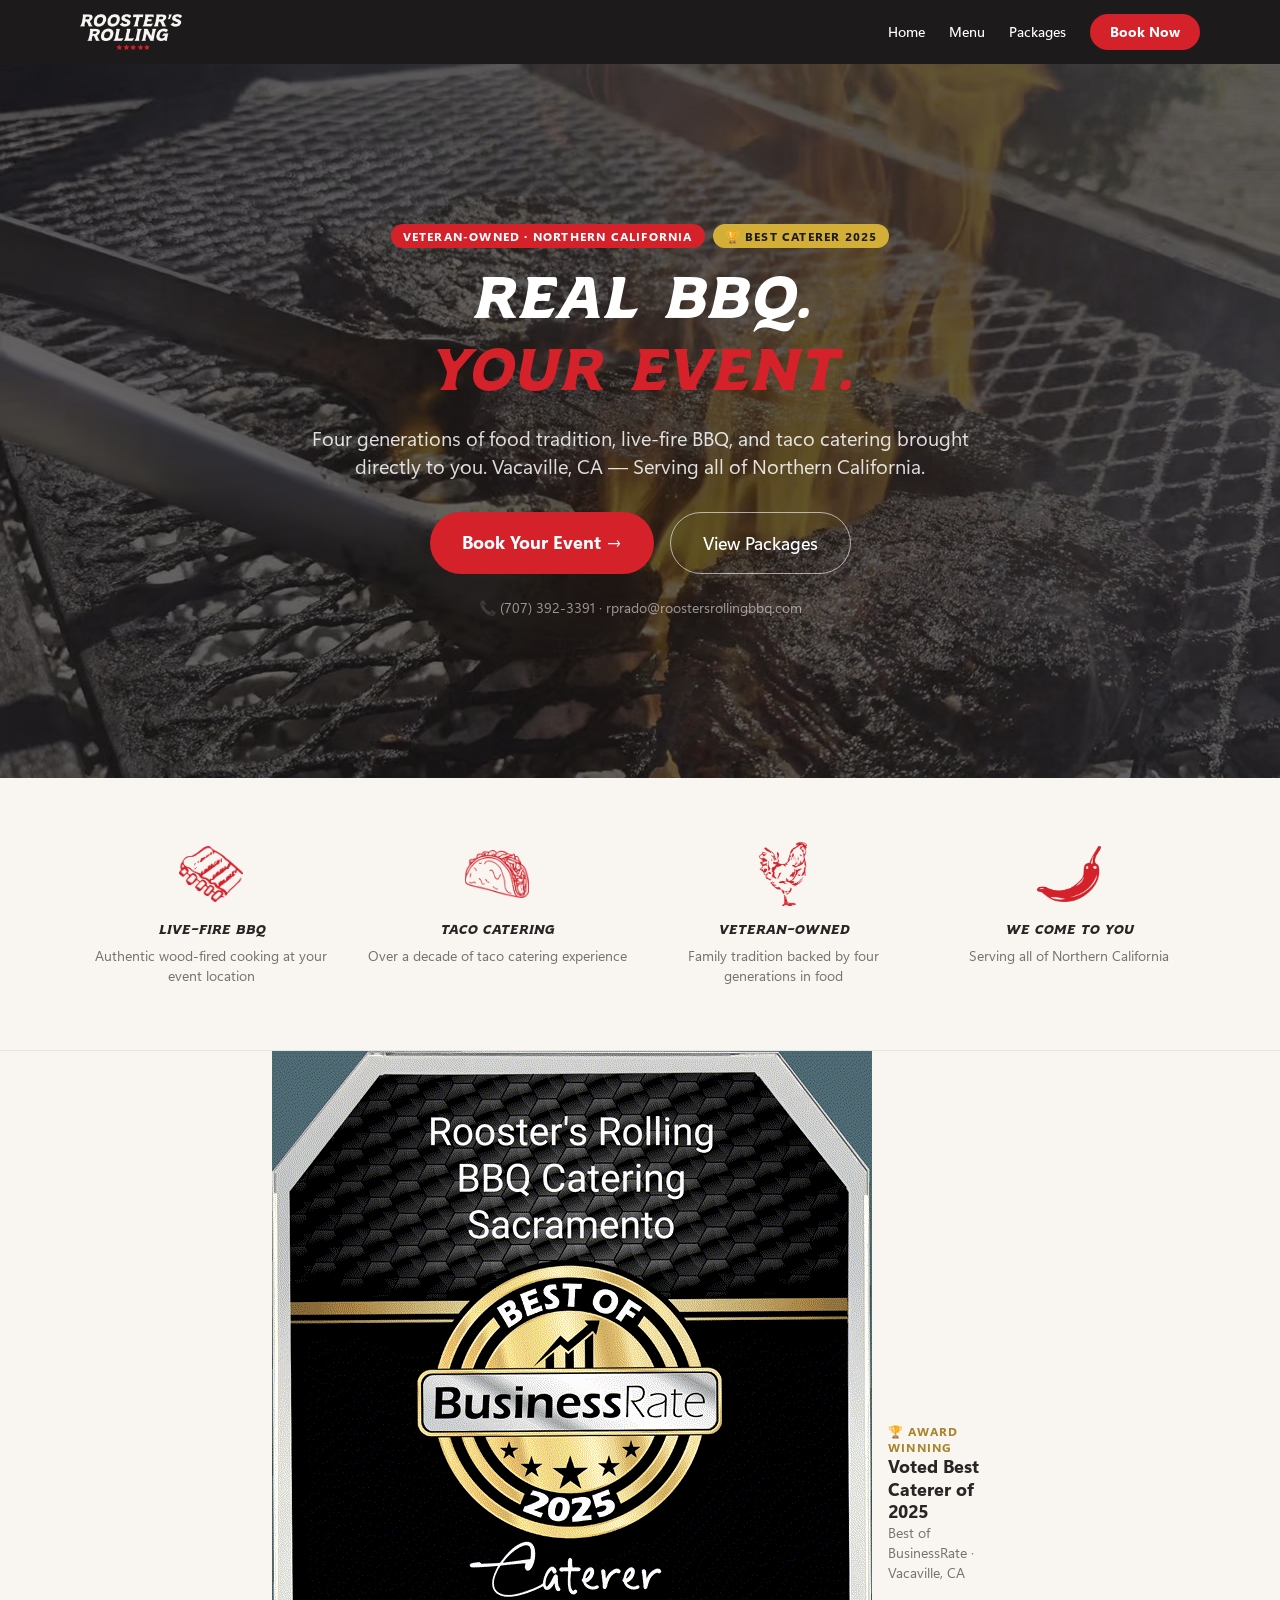
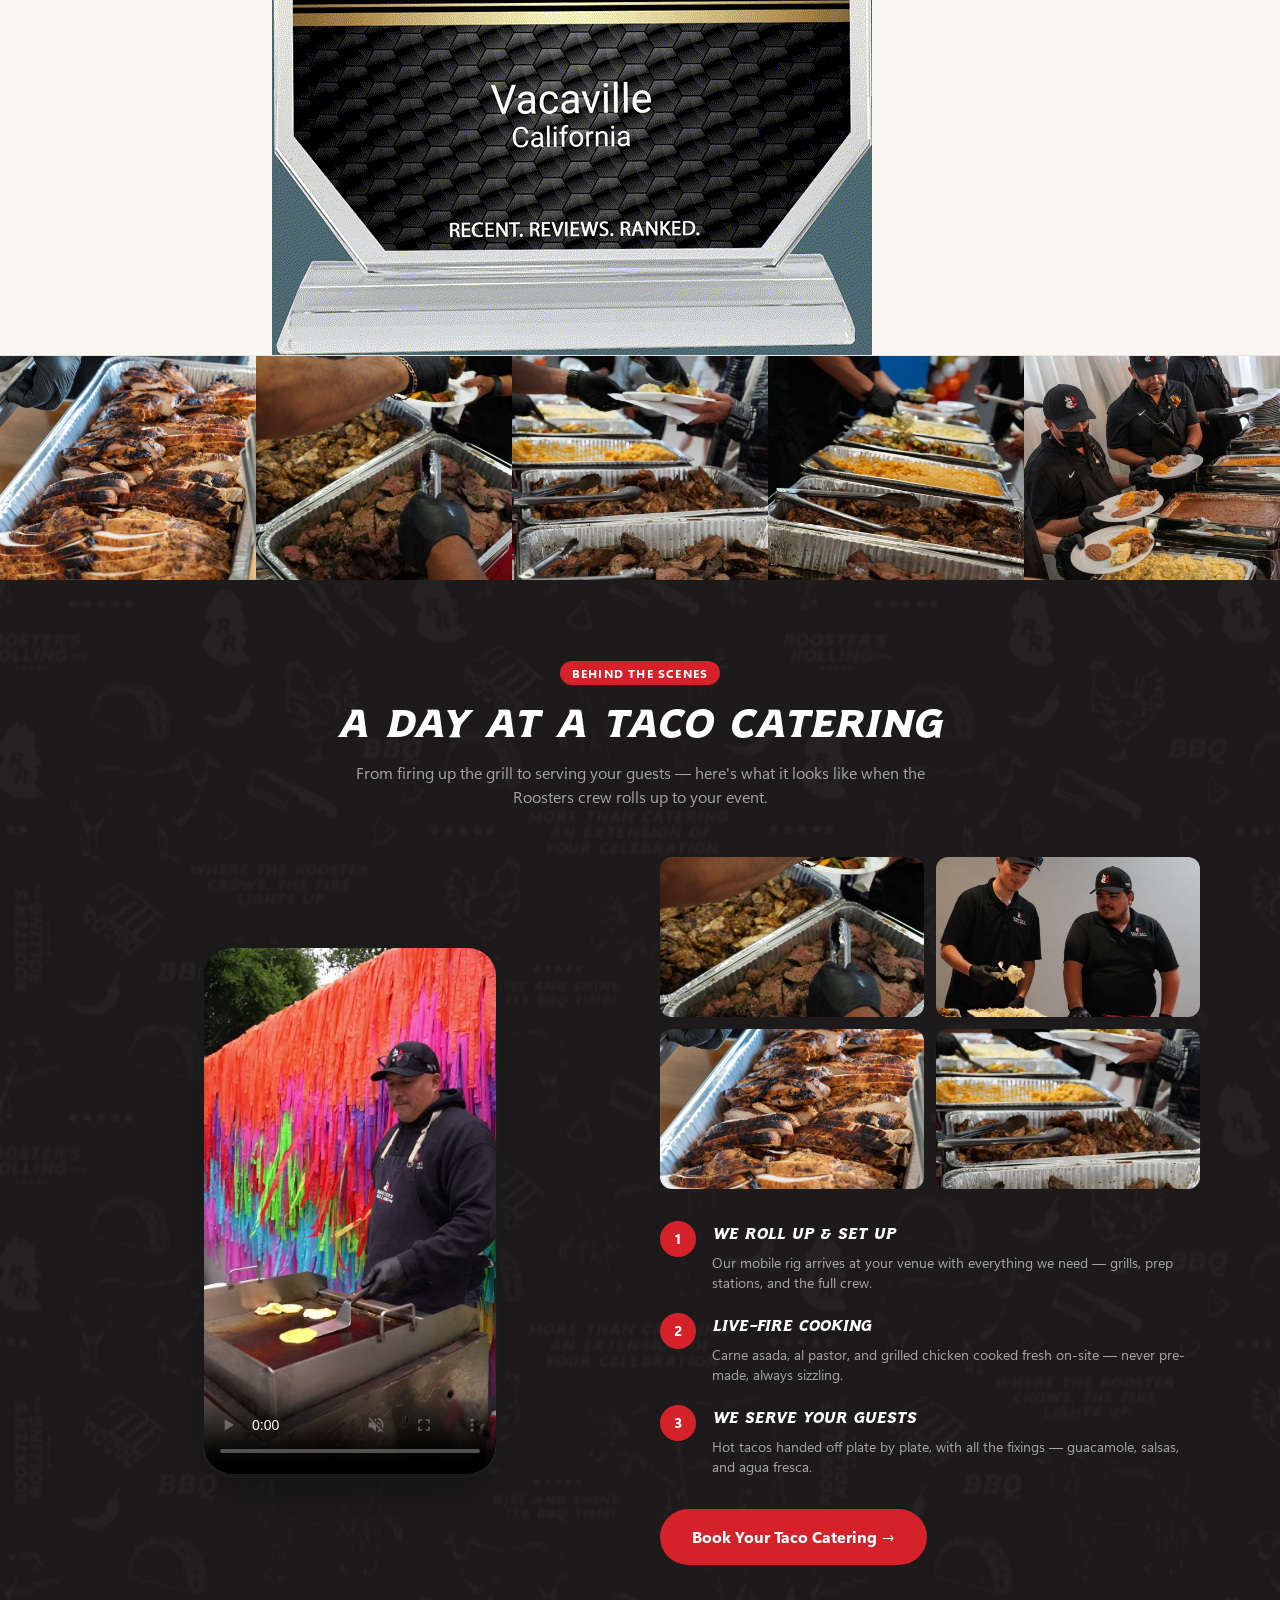
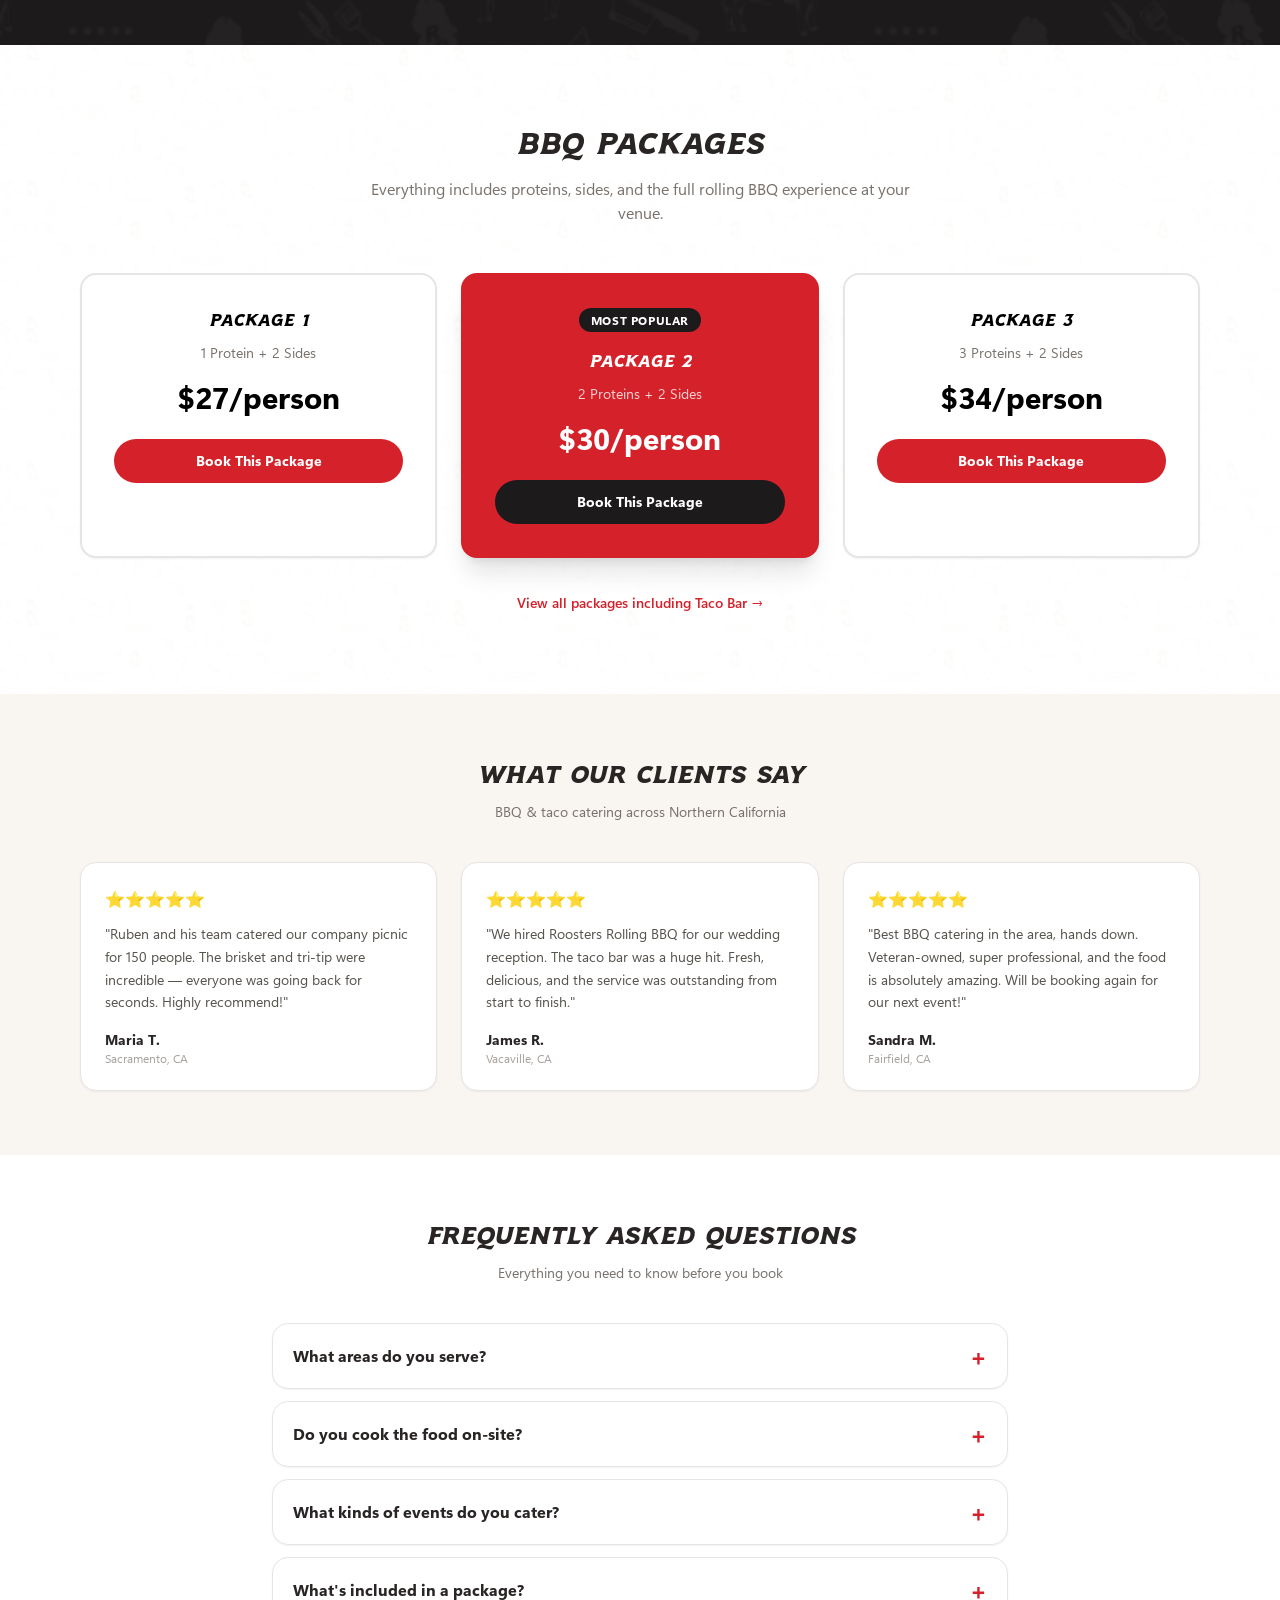
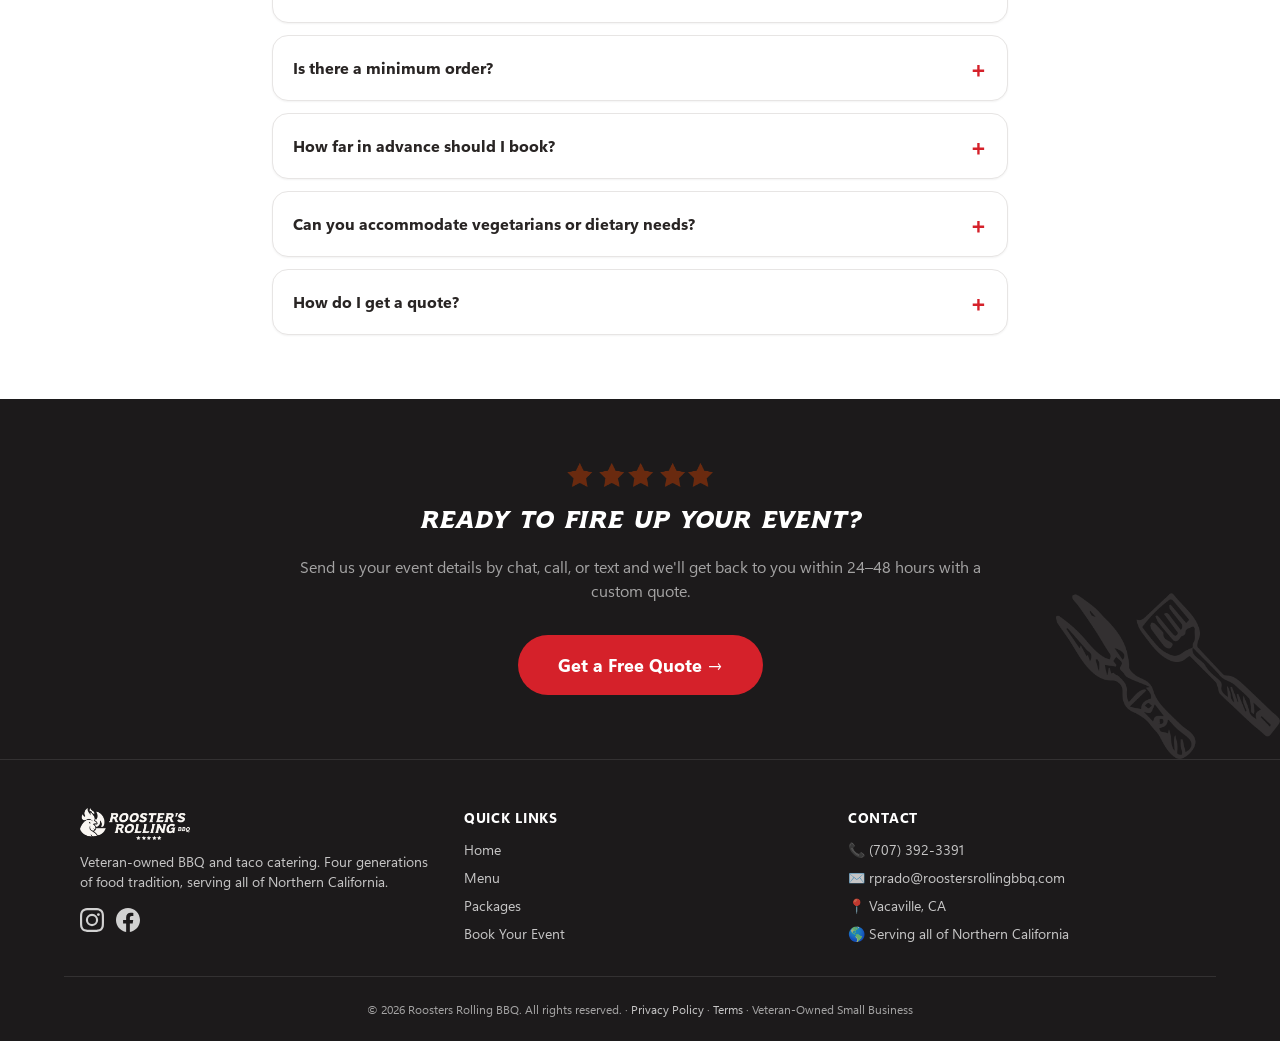
==== commit 2d094f68: "Make the award section compact and minimal Replace the full dark award band (large plaque, paragraph" ====
--- a/index.html
+++ b/index.html
@@ -211,25 +211,19 @@
     </div>
   </section>
 
-  <!-- AWARD — Best of BusinessRate 2025, Caterer -->
-  <section style="background-color:var(--brand-black);" class="py-16 relative overflow-hidden text-white">
-    <img src="assets/brand-pattern.png" alt="" aria-hidden="true" loading="lazy" class="absolute inset-0 w-full h-full object-cover pointer-events-none select-none" style="opacity:0.04;" />
-    <div class="relative max-w-5xl mx-auto px-4">
-      <div class="flex flex-col md:flex-row items-center gap-8 md:gap-12">
+  <!-- AWARD — Best of BusinessRate 2025, Caterer (compact strip) -->
+  <section style="background-color:var(--brand-offwhite);" class="py-8 border-t border-b border-stone-200">
+    <div class="max-w-3xl mx-auto px-4">
+      <div class="flex items-center justify-center gap-4">
         <img
           src="assets/media/award-best-caterer-2025.png"
-          alt="Best of BusinessRate 2025 Caterer award presented to Rooster's Rolling BBQ Catering, Vacaville, California"
+          alt="Best of BusinessRate 2025 Caterer award — Rooster's Rolling BBQ, Vacaville, California"
           width="600" height="904" loading="lazy"
-          class="w-40 md:w-52 h-auto flex-shrink-0" />
-        <div class="text-center md:text-left">
-          <div class="inline-block text-xs font-bold px-3 py-1 rounded-full mb-4 tracking-widest uppercase" style="background-color:#d4af37;color:var(--brand-black);">
-            🏆 Award Winning
-          </div>
-          <h2 class="text-3xl md:text-4xl font-black mb-3">Voted Best Caterer of 2025</h2>
-          <p class="mb-6" style="color:rgba(255,255,255,0.75);max-width:34rem;">
-            Rooster's Rolling BBQ was named <strong class="text-white">Best of BusinessRate 2025 — Caterer</strong> for Vacaville and the greater Sacramento area — ranked on recent, real customer reviews.
-          </p>
-          <a href="book.html" class="btn-red text-white font-bold px-8 py-4 rounded-full text-lg inline-block">Book the Award-Winning Crew →</a>
+          class="w-14 md:w-16 h-auto flex-shrink-0" />
+        <div class="text-left">
+          <p class="text-xs font-bold tracking-widest uppercase" style="color:#a8842b;">🏆 Award Winning</p>
+          <p class="text-lg md:text-xl font-black text-stone-800 leading-tight">Voted Best Caterer of 2025</p>
+          <p class="text-sm text-stone-500">Best of BusinessRate · Vacaville, CA</p>
         </div>
       </div>
     </div>
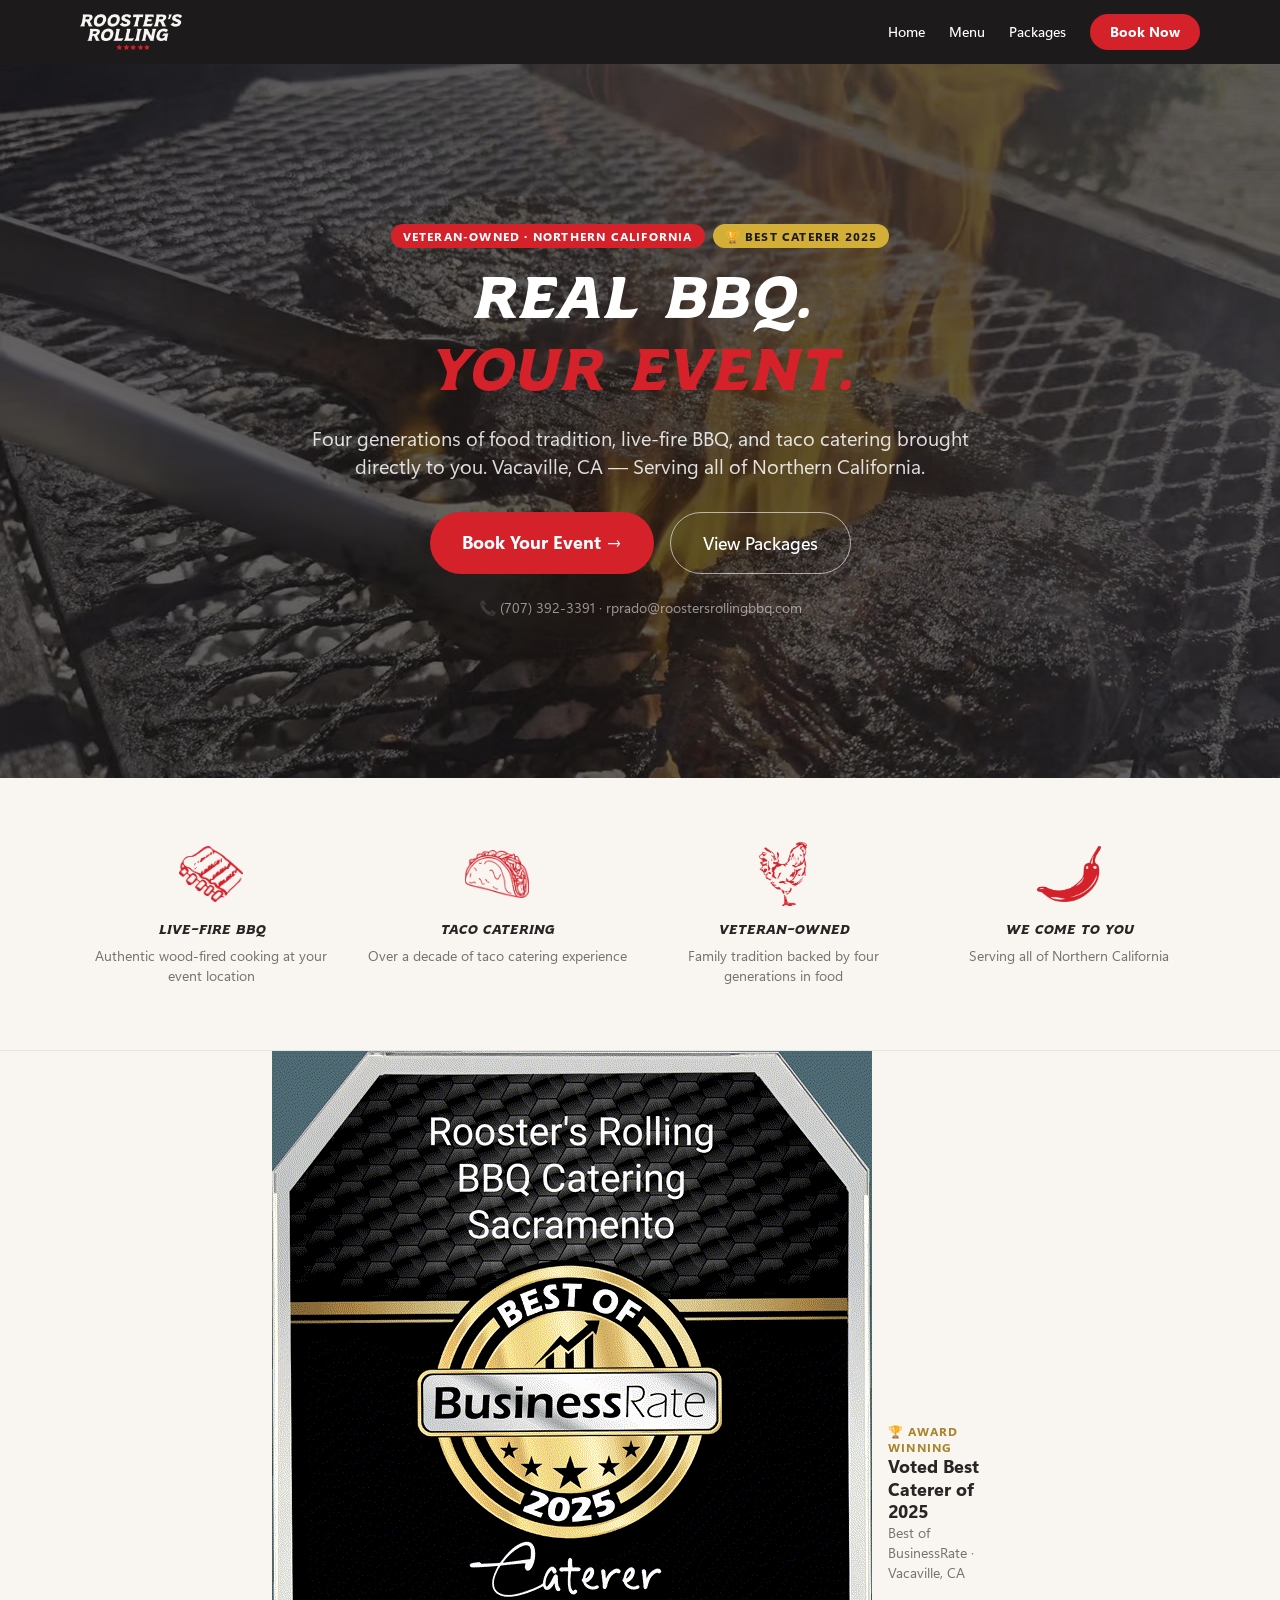
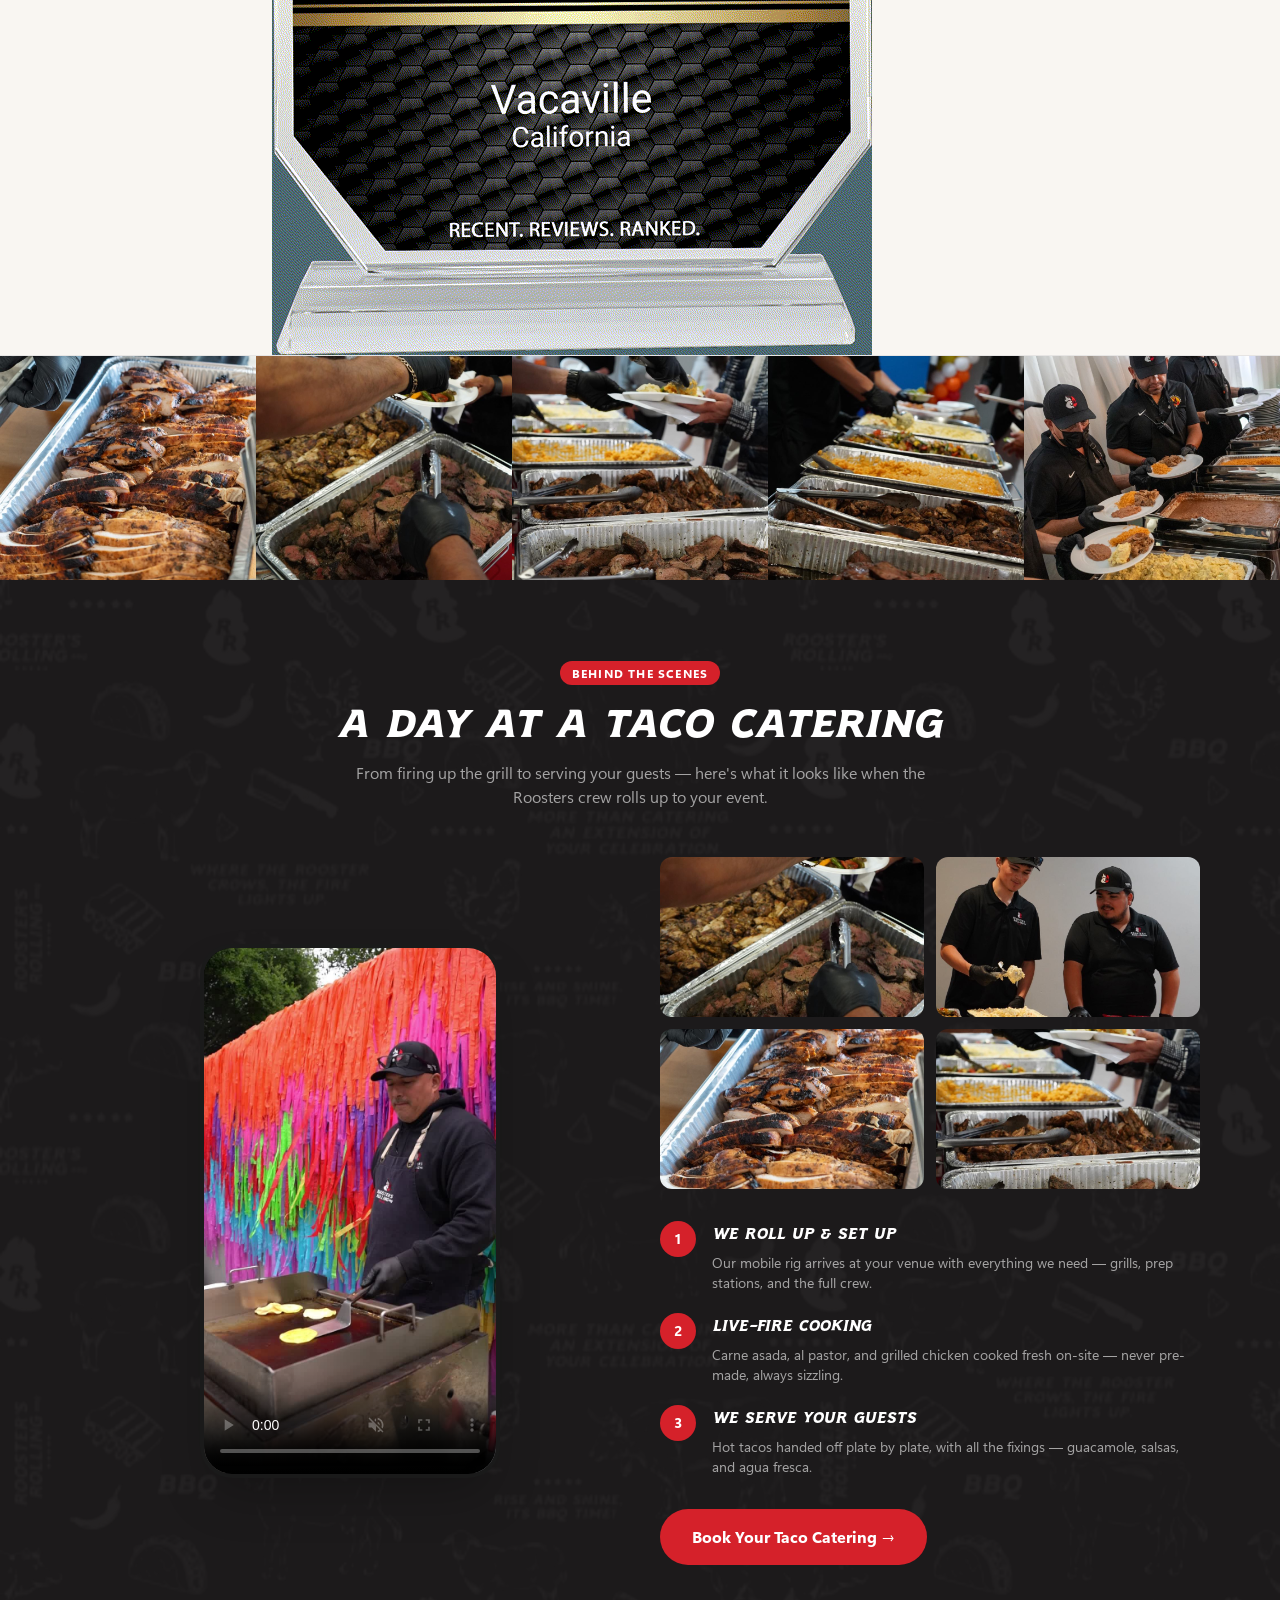
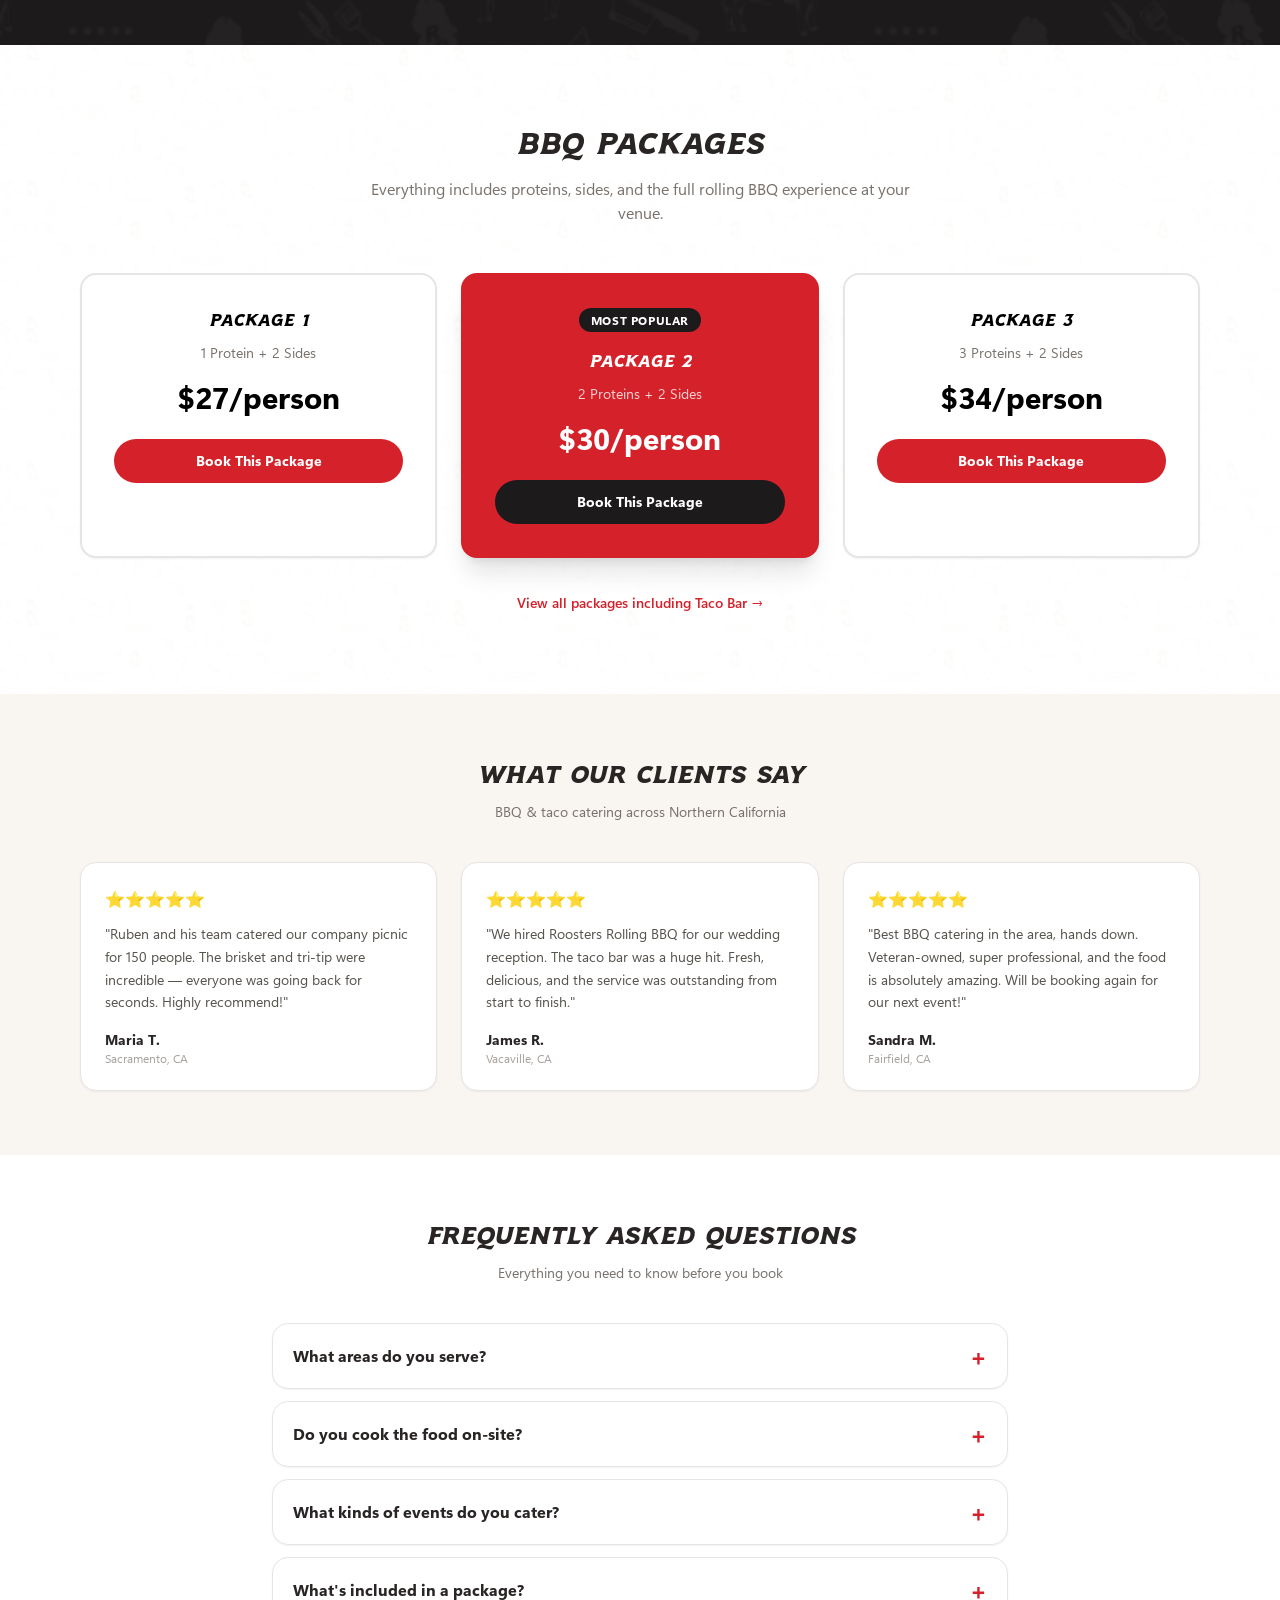
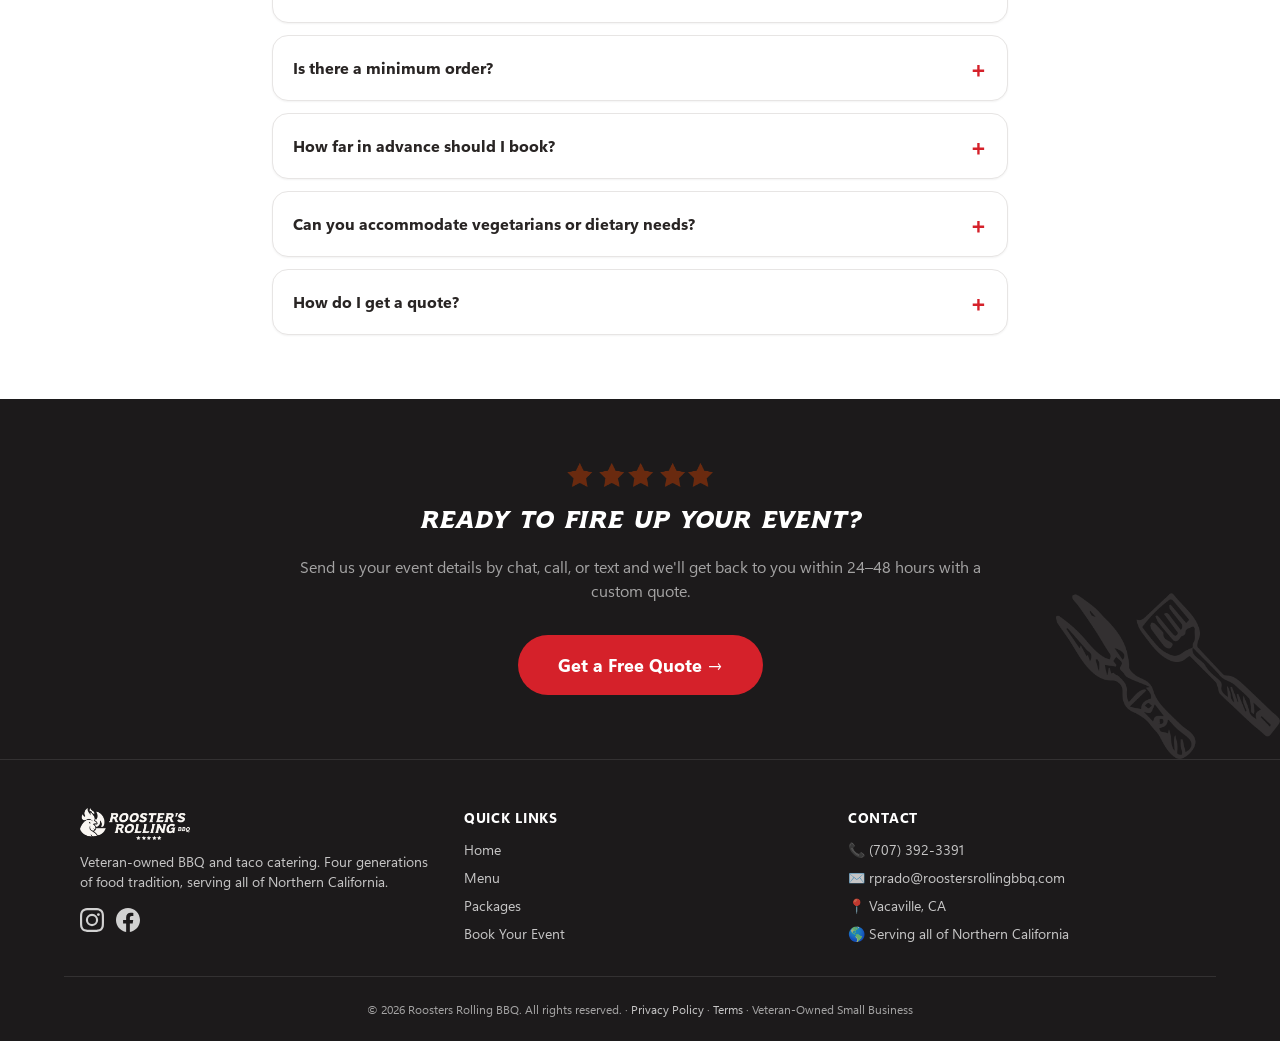
==== commit 96cf49a1: "Make grilled veggies an optional taco add-on, not included Taco Packages 1-3 no longer list grilled " ====
--- a/index.html
+++ b/index.html
@@ -432,7 +432,7 @@
             <span>Can you accommodate vegetarians or dietary needs?</span>
             <span class="ml-4 flex-shrink-0 transition-transform duration-200 group-open:rotate-45" style="color:var(--brand-red);font-size:1.5rem;line-height:1;" aria-hidden="true">+</span>
           </summary>
-          <p class="text-stone-600 text-sm leading-relaxed mt-3">Yes — we offer grilled veggies and several vegetarian-friendly sides like mac &amp; cheese, salads, and pasta. Let us know about any dietary needs when you book and we'll work them in.</p>
+          <p class="text-stone-600 text-sm leading-relaxed mt-3">Yes — grilled veggies can be added to any taco package for +$3 per person, and we offer several vegetarian-friendly sides like mac &amp; cheese, salads, and pasta. Let us know about any dietary needs when you book and we'll work them in.</p>
         </details>
         <details class="group rounded-2xl border border-stone-200 bg-white p-5 shadow-sm">
           <summary class="flex cursor-pointer items-center justify-between font-bold text-stone-800">
@@ -484,7 +484,7 @@
       {
         "@type": "Question",
         "name": "Can you accommodate vegetarians or dietary needs?",
-        "acceptedAnswer": { "@type": "Answer", "text": "Yes — we offer grilled veggies and several vegetarian-friendly sides like mac & cheese, salads, and pasta. Let us know about any dietary needs when you book and we'll work them in." }
+        "acceptedAnswer": { "@type": "Answer", "text": "Yes — grilled veggies can be added to any taco package for +$3 per person, and we offer several vegetarian-friendly sides like mac & cheese, salads, and pasta. Let us know about any dietary needs when you book and we'll work them in." }
       },
       {
         "@type": "Question",
